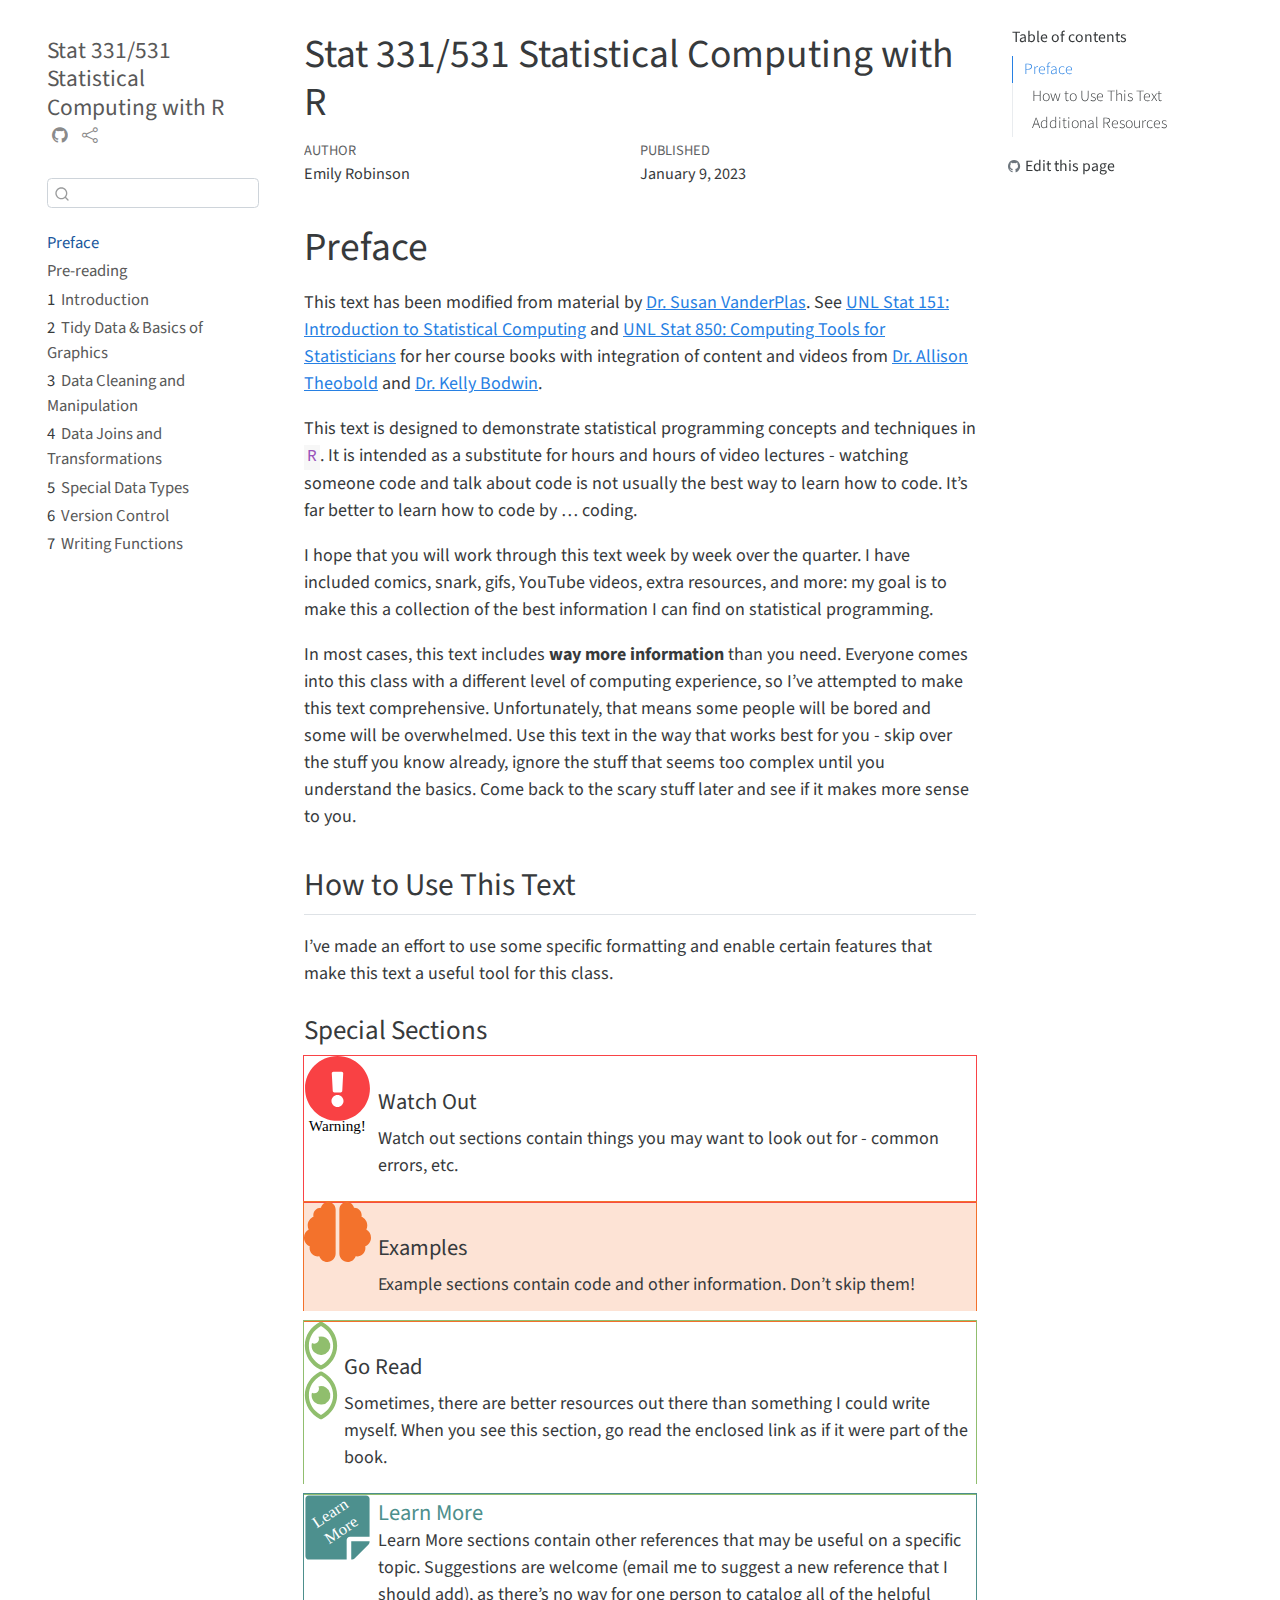
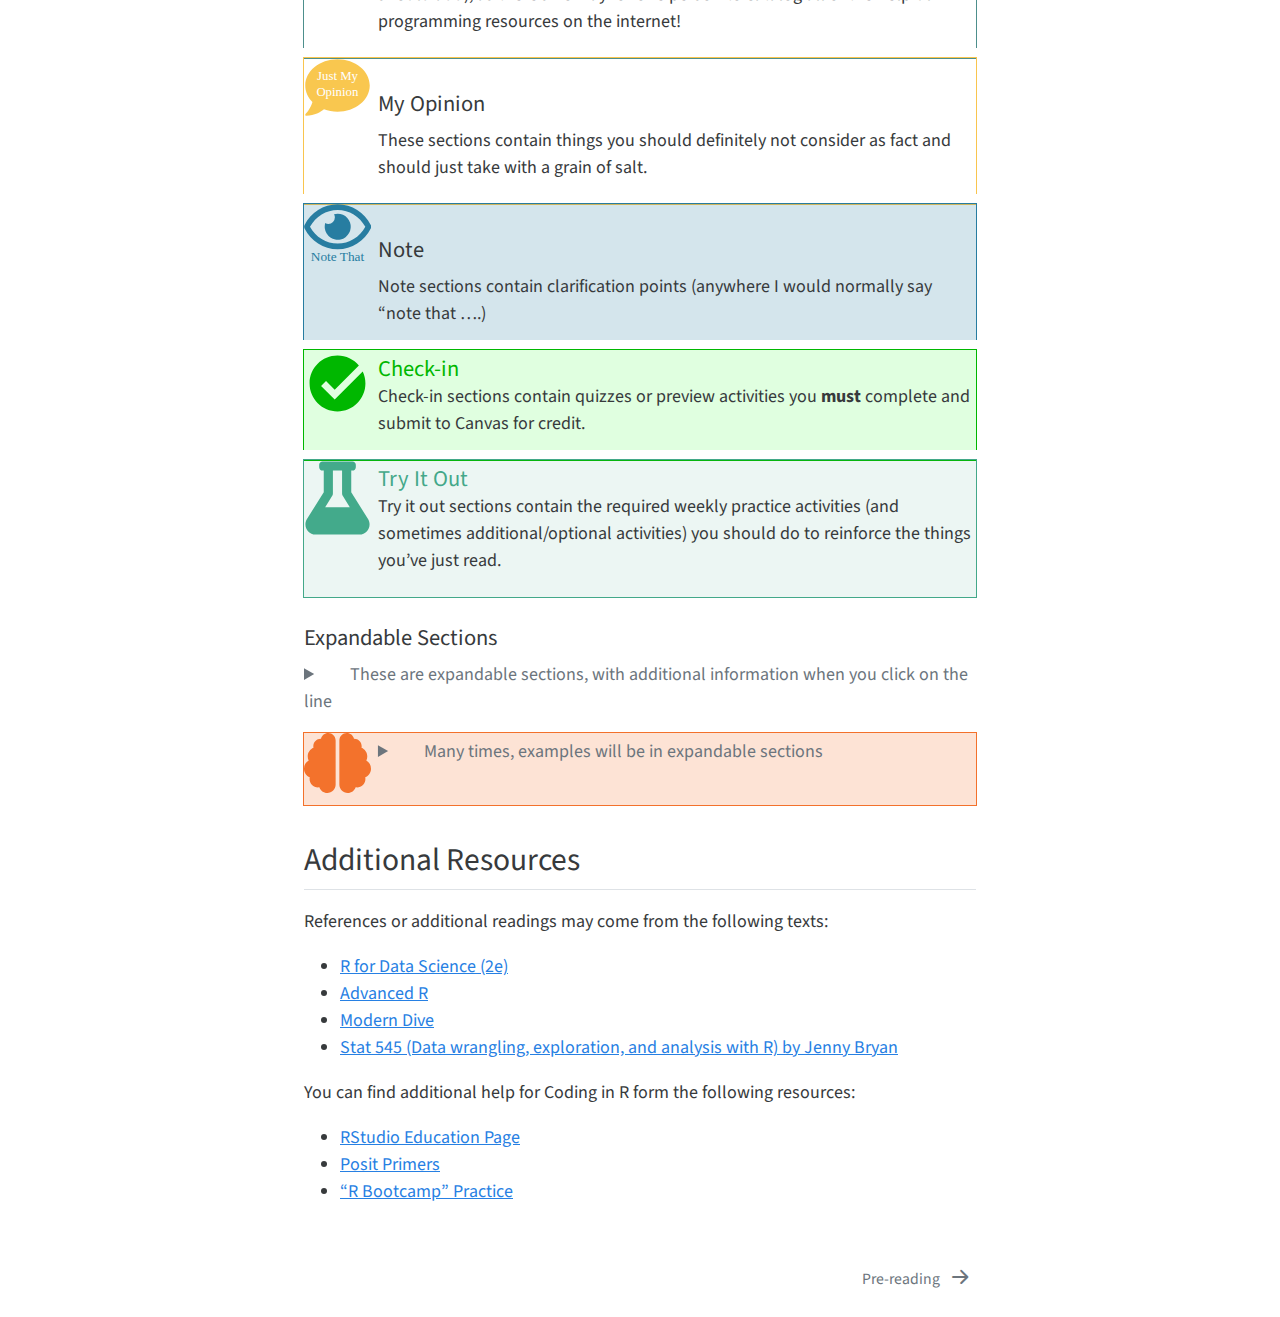
==== docs/index.html @ 4db7c284 "adding week 7 reading + checkin" ====
<!DOCTYPE html>
<html xmlns="http://www.w3.org/1999/xhtml" lang="en" xml:lang="en"><head>

<meta charset="utf-8">
<meta name="generator" content="quarto-1.1.132">

<meta name="viewport" content="width=device-width, initial-scale=1.0, user-scalable=yes">

<meta name="author" content="Emily Robinson">
<meta name="dcterms.date" content="2023-01-09">

<title>Stat 331/531 Statistical Computing with R</title>
<style>
code{white-space: pre-wrap;}
span.smallcaps{font-variant: small-caps;}
div.columns{display: flex; gap: min(4vw, 1.5em);}
div.column{flex: auto; overflow-x: auto;}
div.hanging-indent{margin-left: 1.5em; text-indent: -1.5em;}
ul.task-list{list-style: none;}
ul.task-list li input[type="checkbox"] {
  width: 0.8em;
  margin: 0 0.8em 0.2em -1.6em;
  vertical-align: middle;
}
</style>


<script src="site_libs/quarto-nav/quarto-nav.js"></script>
<script src="site_libs/quarto-nav/headroom.min.js"></script>
<script src="site_libs/clipboard/clipboard.min.js"></script>
<script src="site_libs/quarto-search/autocomplete.umd.js"></script>
<script src="site_libs/quarto-search/fuse.min.js"></script>
<script src="site_libs/quarto-search/quarto-search.js"></script>
<meta name="quarto:offset" content="./">
<link href="./00-prereading.html" rel="next">
<script src="site_libs/quarto-html/quarto.js"></script>
<script src="site_libs/quarto-html/popper.min.js"></script>
<script src="site_libs/quarto-html/tippy.umd.min.js"></script>
<script src="site_libs/quarto-html/anchor.min.js"></script>
<link href="site_libs/quarto-html/tippy.css" rel="stylesheet">
<link href="site_libs/quarto-html/quarto-syntax-highlighting.css" rel="stylesheet" id="quarto-text-highlighting-styles">
<script src="site_libs/bootstrap/bootstrap.min.js"></script>
<link href="site_libs/bootstrap/bootstrap-icons.css" rel="stylesheet">
<link href="site_libs/bootstrap/bootstrap.min.css" rel="stylesheet" id="quarto-bootstrap" data-mode="light">
<script id="quarto-search-options" type="application/json">{
  "location": "sidebar",
  "copy-button": false,
  "collapse-after": 3,
  "panel-placement": "start",
  "type": "textbox",
  "limit": 20,
  "language": {
    "search-no-results-text": "No results",
    "search-matching-documents-text": "matching documents",
    "search-copy-link-title": "Copy link to search",
    "search-hide-matches-text": "Hide additional matches",
    "search-more-match-text": "more match in this document",
    "search-more-matches-text": "more matches in this document",
    "search-clear-button-title": "Clear",
    "search-detached-cancel-button-title": "Cancel",
    "search-submit-button-title": "Submit"
  }
}</script>


<link rel="stylesheet" href="style.css">
</head>

<body class="nav-sidebar floating">

<div id="quarto-search-results"></div>
  <header id="quarto-header" class="headroom fixed-top">
  <nav class="quarto-secondary-nav" data-bs-toggle="collapse" data-bs-target="#quarto-sidebar" aria-controls="quarto-sidebar" aria-expanded="false" aria-label="Toggle sidebar navigation" onclick="if (window.quartoToggleHeadroom) { window.quartoToggleHeadroom(); }">
    <div class="container-fluid d-flex justify-content-between">
      <h1 class="quarto-secondary-nav-title">Stat 331/531 Statistical Computing with R</h1>
      <button type="button" class="quarto-btn-toggle btn" aria-label="Show secondary navigation">
        <i class="bi bi-chevron-right"></i>
      </button>
    </div>
  </nav>
</header>
<!-- content -->
<div id="quarto-content" class="quarto-container page-columns page-rows-contents page-layout-article">
<!-- sidebar -->
  <nav id="quarto-sidebar" class="sidebar collapse sidebar-navigation floating overflow-auto">
    <div class="pt-lg-2 mt-2 text-left sidebar-header">
    <div class="sidebar-title mb-0 py-0">
      <a href="./">Stat 331/531 Statistical Computing with R</a> 
        <div class="sidebar-tools-main">
    <a href="https://github.com/earobinson95/stat331-calpoly-text" title="Source Code" class="sidebar-tool px-1"><i class="bi bi-github"></i></a>
    <a href="" title="Share" id="sidebar-tool-dropdown-0" class="sidebar-tool dropdown-toggle px-1" data-bs-toggle="dropdown" aria-expanded="false"><i class="bi bi-share"></i></a>
    <ul class="dropdown-menu" aria-labelledby="sidebar-tool-dropdown-0">
        <li>
          <a class="dropdown-item sidebar-tools-main-item" href="https://twitter.com/intent/tweet?url=|url|">
            <i class="bi bi-bi-twitter pe-1"></i>
          Twitter
          </a>
        </li>
        <li>
          <a class="dropdown-item sidebar-tools-main-item" href="https://www.facebook.com/sharer/sharer.php?u=|url|">
            <i class="bi bi-bi-facebook pe-1"></i>
          Facebook
          </a>
        </li>
        <li>
          <a class="dropdown-item sidebar-tools-main-item" href="https://www.linkedin.com/sharing/share-offsite/?url=|url|">
            <i class="bi bi-bi-linkedin pe-1"></i>
          LinkedIn
          </a>
        </li>
    </ul>
</div>
    </div>
      </div>
      <div class="mt-2 flex-shrink-0 align-items-center">
        <div class="sidebar-search">
        <div id="quarto-search" class="" title="Search"></div>
        </div>
      </div>
    <div class="sidebar-menu-container"> 
    <ul class="list-unstyled mt-1">
        <li class="sidebar-item">
  <div class="sidebar-item-container"> 
  <a href="./index.html" class="sidebar-item-text sidebar-link active">Preface</a>
  </div>
</li>
        <li class="sidebar-item">
  <div class="sidebar-item-container"> 
  <a href="./00-prereading.html" class="sidebar-item-text sidebar-link">Pre-reading</a>
  </div>
</li>
        <li class="sidebar-item">
  <div class="sidebar-item-container"> 
  <a href="./01-introduction.html" class="sidebar-item-text sidebar-link"><span class="chapter-number">1</span>&nbsp; <span class="chapter-title">Introduction</span></a>
  </div>
</li>
        <li class="sidebar-item">
  <div class="sidebar-item-container"> 
  <a href="./02-tidy-data-and-basics-of-graphics.html" class="sidebar-item-text sidebar-link"><span class="chapter-number">2</span>&nbsp; <span class="chapter-title">Tidy Data &amp; Basics of Graphics</span></a>
  </div>
</li>
        <li class="sidebar-item">
  <div class="sidebar-item-container"> 
  <a href="./03-data-cleaning-and-manipulation.html" class="sidebar-item-text sidebar-link"><span class="chapter-number">3</span>&nbsp; <span class="chapter-title">Data Cleaning and Manipulation</span></a>
  </div>
</li>
        <li class="sidebar-item">
  <div class="sidebar-item-container"> 
  <a href="./04-data-joins-and-transformations.html" class="sidebar-item-text sidebar-link"><span class="chapter-number">4</span>&nbsp; <span class="chapter-title">Data Joins and Transformations</span></a>
  </div>
</li>
        <li class="sidebar-item">
  <div class="sidebar-item-container"> 
  <a href="./05-special-data-types.html" class="sidebar-item-text sidebar-link"><span class="chapter-number">5</span>&nbsp; <span class="chapter-title">Special Data Types</span></a>
  </div>
</li>
        <li class="sidebar-item">
  <div class="sidebar-item-container"> 
  <a href="./06-version-control.html" class="sidebar-item-text sidebar-link"><span class="chapter-number">6</span>&nbsp; <span class="chapter-title">Version Control</span></a>
  </div>
</li>
        <li class="sidebar-item">
  <div class="sidebar-item-container"> 
  <a href="./07-functions.html" class="sidebar-item-text sidebar-link"><span class="chapter-number">7</span>&nbsp; <span class="chapter-title">Writing Functions</span></a>
  </div>
</li>
    </ul>
    </div>
</nav>
<!-- margin-sidebar -->
    <div id="quarto-margin-sidebar" class="sidebar margin-sidebar">
        <nav id="TOC" role="doc-toc" class="toc-active">
    <h2 id="toc-title">Table of contents</h2>
   
  <ul>
  <li><a href="#preface" id="toc-preface" class="nav-link active" data-scroll-target="#preface">Preface</a>
  <ul class="collapse">
  <li><a href="#how-to-use-this-text" id="toc-how-to-use-this-text" class="nav-link" data-scroll-target="#how-to-use-this-text">How to Use This Text</a>
  <ul class="collapse">
  <li><a href="#special-sections" id="toc-special-sections" class="nav-link" data-scroll-target="#special-sections">Special Sections</a></li>
  </ul></li>
  <li><a href="#additional-resources" id="toc-additional-resources" class="nav-link" data-scroll-target="#additional-resources">Additional Resources</a></li>
  </ul></li>
  </ul>
<div class="toc-actions"><div><i class="bi bi-github"></i></div><div class="action-links"><p><a href="https://github.com/earobinson95/stat331-calpoly-text/edit/main/index.qmd" class="toc-action">Edit this page</a></p></div></div></nav>
    </div>
<!-- main -->
<main class="content" id="quarto-document-content">

<header id="title-block-header" class="quarto-title-block default">
<div class="quarto-title">
<h1 class="title d-none d-lg-block">Stat 331/531 Statistical Computing with R</h1>
</div>



<div class="quarto-title-meta">

    <div>
    <div class="quarto-title-meta-heading">Author</div>
    <div class="quarto-title-meta-contents">
             <p>Emily Robinson </p>
          </div>
  </div>
    
    <div>
    <div class="quarto-title-meta-heading">Published</div>
    <div class="quarto-title-meta-contents">
      <p class="date">January 9, 2023</p>
    </div>
  </div>
    
  </div>
  

</header>

<section id="preface" class="level1 unnumbered">
<h1 class="unnumbered">Preface</h1>
<p>This text has been modified from material by <a href="https://github.com/srvanderplas">Dr.&nbsp;Susan VanderPlas</a>. See <a href="https://srvanderplas.github.io/Stat151/index.html">UNL Stat 151: Introduction to Statistical Computing</a> and <a href="https://srvanderplas.github.io/unl-stat850/">UNL Stat 850: Computing Tools for Statisticians</a> for her course books with integration of content and videos from <a href="https://github.com/atheobold">Dr.&nbsp;Allison Theobold</a> and <a href="https://github.com/kbodwin">Dr.&nbsp;Kelly Bodwin</a>.</p>
<p>This text is designed to demonstrate statistical programming concepts and techniques in <code>R</code>. It is intended as a substitute for hours and hours of video lectures - watching someone code and talk about code is not usually the best way to learn how to code. It’s far better to learn how to code by … coding.</p>
<p>I hope that you will work through this text week by week over the quarter. I have included comics, snark, gifs, YouTube videos, extra resources, and more: my goal is to make this a collection of the best information I can find on statistical programming.</p>
<p>In most cases, this text includes <strong>way more information</strong> than you need. Everyone comes into this class with a different level of computing experience, so I’ve attempted to make this text comprehensive. Unfortunately, that means some people will be bored and some will be overwhelmed. Use this text in the way that works best for you - skip over the stuff you know already, ignore the stuff that seems too complex until you understand the basics. Come back to the scary stuff later and see if it makes more sense to you.</p>
<section id="how-to-use-this-text" class="level2">
<h2 class="anchored" data-anchor-id="how-to-use-this-text">How to Use This Text</h2>
<p>I’ve made an effort to use some specific formatting and enable certain features that make this text a useful tool for this class.</p>
<section id="special-sections" class="level3">
<h3 class="anchored" data-anchor-id="special-sections">Special Sections</h3>
<section id="watch-out" class="level4 watchout">
<h4 class="anchored" data-anchor-id="watch-out">Watch Out</h4>
<p>Watch out sections contain things you may want to look out for - common errors, etc.</p>
</section>
<section id="examples" class="level4 ex">
<h4 class="anchored" data-anchor-id="examples">Examples</h4>
<p>Example sections contain code and other information. Don’t skip them!</p>
</section>
<section id="go-read" class="level4 go-read">
<h4 class="anchored" data-anchor-id="go-read">Go Read</h4>
<p>Sometimes, there are better resources out there than something I could write myself. When you see this section, go read the enclosed link as if it were part of the book.</p>
</section>
<section id="learn-more" class="level4 learn-more">
<h4 class="anchored" data-anchor-id="learn-more">Learn More</h4>
<p>Learn More sections contain other references that may be useful on a specific topic. Suggestions are welcome (email me to suggest a new reference that I should add), as there’s no way for one person to catalog all of the helpful programming resources on the internet!</p>
</section>
<section id="my-opinion" class="level4 my-opinion">
<h4 class="anchored" data-anchor-id="my-opinion">My Opinion</h4>
<p>These sections contain things you should definitely not consider as fact and should just take with a grain of salt.</p>
</section>
<section id="note" class="level4 note">
<h4 class="anchored" data-anchor-id="note">Note</h4>
<p>Note sections contain clarification points (anywhere I would normally say “note that ….)</p>
</section>
<section id="check-in" class="level4 check-in">
<h4 class="anchored" data-anchor-id="check-in">Check-in</h4>
<p>Check-in sections contain quizzes or preview activities you <strong>must</strong> complete and submit to Canvas for credit.</p>
</section>
<section id="try-it-out" class="level4 tryitout">
<h4 class="anchored" data-anchor-id="try-it-out">Try It Out</h4>
<p>Try it out sections contain the required weekly practice activities (and sometimes additional/optional activities) you should do to reinforce the things you’ve just read.</p>
</section>
<section id="expandable-sections" class="level4">
<h4 class="anchored" data-anchor-id="expandable-sections">Expandable Sections</h4>
<details>
<summary>
These are expandable sections, with additional information when you click on the line
</summary>
<p>This additional information may be information that is helpful but not essential, or it may be that an example just takes a LOT of space and I want to make sure you can skim the book without having to scroll through a ton of output.</p>
</details>
<details class="ex">
<summary>
Many times, examples will be in expandable sections
</summary>
<p>This keeps the code and output from obscuring the actual information in the textbook that I want you to retain. You can always look up the syntax, but you do need to absorb the details I’ve written out.</p>
</details>
</section>
</section>
</section>
<section id="additional-resources" class="level2">
<h2 class="anchored" data-anchor-id="additional-resources">Additional Resources</h2>
<p>References or additional readings may come from the following texts:</p>
<ul>
<li><a href="https://r4ds.hadley.nz/">R for Data Science (2e)</a></li>
<li><a href="https://adv-r.hadley.nz/">Advanced R</a></li>
<li><a href="https://moderndive.com/">Modern Dive</a></li>
<li><a href="https://stat545.com/">Stat 545 (Data wrangling, exploration, and analysis with R) by Jenny Bryan</a></li>
</ul>
<p>You can find additional help for Coding in R form the following resources:</p>
<ul>
<li><a href="https://education.rstudio.com/learn/beginner/">RStudio Education Page</a></li>
<li><a href="https://posit.cloud/learn/primers">Posit Primers</a></li>
<li><a href="https://r-bootcamp.netlify.app/">“R Bootcamp” Practice</a></li>
</ul>


</section>
</section>

</main> <!-- /main -->
<script id="quarto-html-after-body" type="application/javascript">
window.document.addEventListener("DOMContentLoaded", function (event) {
  const toggleBodyColorMode = (bsSheetEl) => {
    const mode = bsSheetEl.getAttribute("data-mode");
    const bodyEl = window.document.querySelector("body");
    if (mode === "dark") {
      bodyEl.classList.add("quarto-dark");
      bodyEl.classList.remove("quarto-light");
    } else {
      bodyEl.classList.add("quarto-light");
      bodyEl.classList.remove("quarto-dark");
    }
  }
  const toggleBodyColorPrimary = () => {
    const bsSheetEl = window.document.querySelector("link#quarto-bootstrap");
    if (bsSheetEl) {
      toggleBodyColorMode(bsSheetEl);
    }
  }
  toggleBodyColorPrimary();  
  const icon = "";
  const anchorJS = new window.AnchorJS();
  anchorJS.options = {
    placement: 'right',
    icon: icon
  };
  anchorJS.add('.anchored');
  const clipboard = new window.ClipboardJS('.code-copy-button', {
    target: function(trigger) {
      return trigger.previousElementSibling;
    }
  });
  clipboard.on('success', function(e) {
    // button target
    const button = e.trigger;
    // don't keep focus
    button.blur();
    // flash "checked"
    button.classList.add('code-copy-button-checked');
    var currentTitle = button.getAttribute("title");
    button.setAttribute("title", "Copied!");
    setTimeout(function() {
      button.setAttribute("title", currentTitle);
      button.classList.remove('code-copy-button-checked');
    }, 1000);
    // clear code selection
    e.clearSelection();
  });
  function tippyHover(el, contentFn) {
    const config = {
      allowHTML: true,
      content: contentFn,
      maxWidth: 500,
      delay: 100,
      arrow: false,
      appendTo: function(el) {
          return el.parentElement;
      },
      interactive: true,
      interactiveBorder: 10,
      theme: 'quarto',
      placement: 'bottom-start'
    };
    window.tippy(el, config); 
  }
  const noterefs = window.document.querySelectorAll('a[role="doc-noteref"]');
  for (var i=0; i<noterefs.length; i++) {
    const ref = noterefs[i];
    tippyHover(ref, function() {
      // use id or data attribute instead here
      let href = ref.getAttribute('data-footnote-href') || ref.getAttribute('href');
      try { href = new URL(href).hash; } catch {}
      const id = href.replace(/^#\/?/, "");
      const note = window.document.getElementById(id);
      return note.innerHTML;
    });
  }
  var bibliorefs = window.document.querySelectorAll('a[role="doc-biblioref"]');
  for (var i=0; i<bibliorefs.length; i++) {
    const ref = bibliorefs[i];
    const cites = ref.parentNode.getAttribute('data-cites').split(' ');
    tippyHover(ref, function() {
      var popup = window.document.createElement('div');
      cites.forEach(function(cite) {
        var citeDiv = window.document.createElement('div');
        citeDiv.classList.add('hanging-indent');
        citeDiv.classList.add('csl-entry');
        var biblioDiv = window.document.getElementById('ref-' + cite);
        if (biblioDiv) {
          citeDiv.innerHTML = biblioDiv.innerHTML;
        }
        popup.appendChild(citeDiv);
      });
      return popup.innerHTML;
    });
  }
});
</script>
<nav class="page-navigation">
  <div class="nav-page nav-page-previous">
  </div>
  <div class="nav-page nav-page-next">
      <a href="./00-prereading.html" class="pagination-link">
        <span class="nav-page-text">Pre-reading</span> <i class="bi bi-arrow-right-short"></i>
      </a>
  </div>
</nav>
</div> <!-- /content -->



</body></html>
---- docs/site_libs/quarto-html/tippy.css ----
.tippy-box[data-animation=fade][data-state=hidden]{opacity:0}[data-tippy-root]{max-width:calc(100vw - 10px)}.tippy-box{position:relative;background-color:#333;color:#fff;border-radius:4px;font-size:14px;line-height:1.4;white-space:normal;outline:0;transition-property:transform,visibility,opacity}.tippy-box[data-placement^=top]>.tippy-arrow{bottom:0}.tippy-box[data-placement^=top]>.tippy-arrow:before{bottom:-7px;left:0;border-width:8px 8px 0;border-top-color:initial;transform-origin:center top}.tippy-box[data-placement^=bottom]>.tippy-arrow{top:0}.tippy-box[data-placement^=bottom]>.tippy-arrow:before{top:-7px;left:0;border-width:0 8px 8px;border-bottom-color:initial;transform-origin:center bottom}.tippy-box[data-placement^=left]>.tippy-arrow{right:0}.tippy-box[data-placement^=left]>.tippy-arrow:before{border-width:8px 0 8px 8px;border-left-color:initial;right:-7px;transform-origin:center left}.tippy-box[data-placement^=right]>.tippy-arrow{left:0}.tippy-box[data-placement^=right]>.tippy-arrow:before{left:-7px;border-width:8px 8px 8px 0;border-right-color:initial;transform-origin:center right}.tippy-box[data-inertia][data-state=visible]{transition-timing-function:cubic-bezier(.54,1.5,.38,1.11)}.tippy-arrow{width:16px;height:16px;color:#333}.tippy-arrow:before{content:"";position:absolute;border-color:transparent;border-style:solid}.tippy-content{position:relative;padding:5px 9px;z-index:1}
---- docs/site_libs/quarto-html/quarto-syntax-highlighting.css ----
/* quarto syntax highlight colors */
:root {
  --quarto-hl-ot-color: #003B4F;
  --quarto-hl-at-color: #657422;
  --quarto-hl-ss-color: #20794D;
  --quarto-hl-an-color: #5E5E5E;
  --quarto-hl-fu-color: #4758AB;
  --quarto-hl-st-color: #20794D;
  --quarto-hl-cf-color: #003B4F;
  --quarto-hl-op-color: #5E5E5E;
  --quarto-hl-er-color: #AD0000;
  --quarto-hl-bn-color: #AD0000;
  --quarto-hl-al-color: #AD0000;
  --quarto-hl-va-color: #111111;
  --quarto-hl-bu-color: inherit;
  --quarto-hl-ex-color: inherit;
  --quarto-hl-pp-color: #AD0000;
  --quarto-hl-in-color: #5E5E5E;
  --quarto-hl-vs-color: #20794D;
  --quarto-hl-wa-color: #5E5E5E;
  --quarto-hl-do-color: #5E5E5E;
  --quarto-hl-im-color: #00769E;
  --quarto-hl-ch-color: #20794D;
  --quarto-hl-dt-color: #AD0000;
  --quarto-hl-fl-color: #AD0000;
  --quarto-hl-co-color: #5E5E5E;
  --quarto-hl-cv-color: #5E5E5E;
  --quarto-hl-cn-color: #8f5902;
  --quarto-hl-sc-color: #5E5E5E;
  --quarto-hl-dv-color: #AD0000;
  --quarto-hl-kw-color: #003B4F;
}

/* other quarto variables */
:root {
  --quarto-font-monospace: SFMono-Regular, Menlo, Monaco, Consolas, "Liberation Mono", "Courier New", monospace;
}

pre > code.sourceCode > span {
  color: #003B4F;
}

code span {
  color: #003B4F;
}

code.sourceCode > span {
  color: #003B4F;
}

div.sourceCode,
div.sourceCode pre.sourceCode {
  color: #003B4F;
}

code span.ot {
  color: #003B4F;
}

code span.at {
  color: #657422;
}

code span.ss {
  color: #20794D;
}

code span.an {
  color: #5E5E5E;
}

code span.fu {
  color: #4758AB;
}

code span.st {
  color: #20794D;
}

code span.cf {
  color: #003B4F;
}

code span.op {
  color: #5E5E5E;
}

code span.er {
  color: #AD0000;
}

code span.bn {
  color: #AD0000;
}

code span.al {
  color: #AD0000;
}

code span.va {
  color: #111111;
}

code span.pp {
  color: #AD0000;
}

code span.in {
  color: #5E5E5E;
}

code span.vs {
  color: #20794D;
}

code span.wa {
  color: #5E5E5E;
  font-style: italic;
}

code span.do {
  color: #5E5E5E;
  font-style: italic;
}

code span.im {
  color: #00769E;
}

code span.ch {
  color: #20794D;
}

code span.dt {
  color: #AD0000;
}

code span.fl {
  color: #AD0000;
}

code span.co {
  color: #5E5E5E;
}

code span.cv {
  color: #5E5E5E;
  font-style: italic;
}

code span.cn {
  color: #8f5902;
}

code span.sc {
  color: #5E5E5E;
}

code span.dv {
  color: #AD0000;
}

code span.kw {
  color: #003B4F;
}

.prevent-inlining {
  content: "</";
}

/*# sourceMappingURL=debc5d5d77c3f9108843748ff7464032.css.map */
---- docs/style.css ----
/* CSS HEX */
:root {
--red-salsa: hsla(359, 94%, 62%, 1);
--orange-red: hsla(21, 89%, 56%, 1);
--yellow-orange-color-wheel: hsla(33, 94%, 55%, 1);
--mango-tango: hsla(20, 94%, 63%, 1);
--maize-crayola: hsla(42, 93%, 64%, 1);
--pistachio: hsla(94, 38%, 59%, 1);
--zomp: hsla(162, 43%, 46%, 1);
--cadet-blue: hsla(178, 30%, 43%, 1);
--queen-blue: hsla(208, 25%, 45%, 1);
--cg-blue: hsla(198, 61%, 39%, 1);
--red-salsa-bg: hsla(359, 94%, 62%, .2);
--orange-red-bg: hsla(21, 89%, 56%,.2);
--yellow-orange-color-wheel-bg: hsla(33, 94%, 55%,.2);
--mango-tango-bg: hsla(20, 94%, 63%,.2);
--maize-crayola-bg: hsla(42, 93%, 64%, .2);
--pistachio-bg: hsla(94, 38%, 59%, .2);
--zomp-bg: hsla(162, 43%, 46%, .1);
--cadet-blue-bg: hsla(178, 30%, 43%, .2);
--queen-blue-bg: hsla(208, 25%, 45%, .2);
--cg-blue-bg: hsla(198, 61%, 39%, .2);
}

/* Make the toolbar line up with the TOC */
.summary > li:first-child {
    height: 50px;
    padding-top: 10px;
    border-bottom: 1px solid rgba(0,0,0,.07);
}

.book .book-summary ul.summary li.divider {
    height: 0px;
}

/*____Code Chunks____*/

.sourceCode pre {
  margin: 0 !important; /* makes space above and below symmetrical*/
}

.sourceCode {
  margin-bottom: 0.85em; /* adds same amount of margin as a <p> would */
}

div.figure{
  text-align:center;
}
p.caption {
  color: #777;
  margin-top: 10px;
}
p code {
  white-space: inherit;
}
pre {
  word-break: normal;
  word-wrap: normal;
}
pre code {
  white-space: inherit;
}

.watchout,.learn-more,.note,.my-opinion,.tryitout,.check-in, .go-read,.ex{
  background-origin:padding-box!important;
  background-repeat: no-repeat!important;
  background-size:10% auto!important;
  padding:5px 5px 5px 11%!important;
  min-width:99%!important;
  min-height:4em!important;
  /*margin: 20px 20px;*/
  box-shadow: 10px white!important;
}

.watchout {
  background-image:url(theme/warning.svg)!important;
  box-shadow: 0 0 0 1px var(--red-salsa),
              0 0 0 10px white!important;
}

.ex {
  padding:5px 5px 5px 5px;
  margin: 0 0 0 0;
  background-image:url(theme/brain.svg);
  background-color: var(--orange-red-bg);
  box-shadow: 0 0 0 1px var(--orange-red);
}
.ex .panel-tabset {
  background-color: white;
  box-shadow: 0 0 0 1px var(--orange-red);
}

.my-opinion{
  background-image:url(theme/comment.svg);
  /*background-color: var(--maize-crayola-bg);*/
  box-shadow: 0 0 0 1px var(--maize-crayola),
              0 0 0 10px white;
}

.go-read{
  background-size:5% auto!important;
  padding:5px 5px 5px 6%!important;
  background-image:url(theme/eyes.svg);
  box-shadow: 0 0 0 1px var(--pistachio),
              0 0 0 10px white;
}

section.tryitout {
  background-size:5% auto;
  padding:5px 5px 5px 6%;
  min-width:99%;
  min-height:3em;
  background-image:url(theme/tryitout.svg);
  background-color: var(--zomp-bg);
  box-shadow: 0 0 0 1px var(--zomp),
              0 0 0 10px white;
}

.tryitout > h3, .tryitout > h4, .tryitout > h5, .tryitout > h6 {
  color: var(--zomp);
  margin-top: 0 !important;
  margin-bottom:0 !important;
}

.tryitout .panel-tabset {
  background-color: white;
  box-shadow: 0 0 0 1px var(--zomp);
}
/*
.tryitout h1, .tryitout h2, .tryitout h3, .tryitout h4, .tryitout h5, .tryitout h6 {
  margin-top: 0 !important;
  margin-bottom:0 !important;
  color:var(--zomp);
}*/

section.check-in {
  background-size:5% auto;
  padding:5px 5px 5px 6%;
  min-width:99%;
  min-height:3em;
  background-image:url(theme/checkin.svg);
  background-color: #E0FFE0;
  box-shadow: 0 0 0 1px #00B700,
              0 0 0 10px white;
}

.check-in > h3, .check-in > h4, .check-in > h5, .check-in > h6 {
  color: #00B700;
  margin-top: 0 !important;
  margin-bottom:0 !important;
}

.check-in .panel-tabset {
  background-color: white;
  box-shadow: 0 0 0 1px #00B700;
}

section.learn-more{
  background-image:url(theme/learnmore.svg);
  box-shadow: 0 0 0 1px var(--cadet-blue),
              0 0 0 10px white;
  min-height:6em;
}

.learn-more > h3, .learn-more  > h4, .learn-more > h5 , .learn-more > h6 {
  color: var(--cadet-blue);
  margin-top: 0 !important;
  margin-bottom:0 !important;
}

.note {
  background-image:url(theme/notethat.svg);
  background-color: var(--cg-blue-bg);
  box-shadow: 0 0 0 1px var(--cg-blue),
              0 0 0 10px white;
}

details[open] {
  border:2px;
  border-style: solid #226765;
  background: #fcfcfc;
}

details:before {
  content: " ";
  padding-top:2em;
}

details:after {
  content: " ";
  margin-bottom:4em;
}

details img {
  margin-left:auto;
  margin-right:auto;
}

details.ex {
  padding:5px 5px 5px 5px;
  background-color: var(--orange-red-bg);
}
details.ex[open]{
  background: var(--orange-red-bg);
}
summary::-webkit-details-marker {
  display: none
}

summary:before {
  font-family: 'FontAwesome';
  color: #226765;
  font-size: 1em;
  font-weight: bold;
  width: 20px;
  white-space: pre;
  word-wrap: break-word;
}

summary:before{
  content: "\f05a\00a0\00a0";
}

details[open] summary:before {
  font-family: 'FontAwesome';
  content: "\f057\00a0\00a0";
  background-color: #db940022;
  color: #000000;
}


details.ex summary:before{
  color: var(--orange-red);
}

details.ex[open] summary:before {
  color: var(--orange-red);
}

summary.linux:before{
  content: "\f17c\00a0\00a0" !important;
}
summary.mac:before{
  content:"\f179\00a0\00a0" !important;
}
summary.windows:before{
  content:"\f17a\00a0\00a0" !important;
}


/* footnote counter to restart numbering for each chapter and subchapter
  thanks @romles https://stackoverflow.com/questions/50616517/restart-endnote-numbering-after-each-gitbook-style-web-chapter-in-r-bookdown
  thanks @ilyankou for update from footnote-ref to footnoteRef for bookdown 0.9, and .level1 to .page-inner for 0.15 */

  /* don't show the wrong footnote calls */
  .footnote-ref sup,
  .footnoteRef sup {
    display: none;
  }

  /* use a counter for footnote calls */
  .page-inner {
    counter-reset: fn-call;
  }

  .footnote-ref,
  .footnoteRef {
    counter-increment: fn-call;
  }

  /* generate new footnote calls */
  .footnote-ref::after,
  .footnoteRef::after {
    content: counter(fn-call);
    position: relative;
    top: -.5em;
    font-size: 85%;
    line-height: 0;
    vertical-align: baseline;
  }

  /* use a counter for footnotes numbering */
  .footnotes ol {
    list-style: none;
    counter-reset: fn-number;
  }

  .footnotes li {
    counter-increment: fn-number;
  }

  .footnotes p::before {
    content: counter(fn-number) '. ';
  }


.youtube-video-container {
  position: relative;
  overflow: hidden;
  width: 100%;
}

.youtube-video-container::after {
  display: block;
  content: "";
  padding-top: 56.25%;
}

.youtube-video-container iframe {
  position: absolute;
  top: 0;
  left: 0;
  width: 100%;
  height: 100%;
}
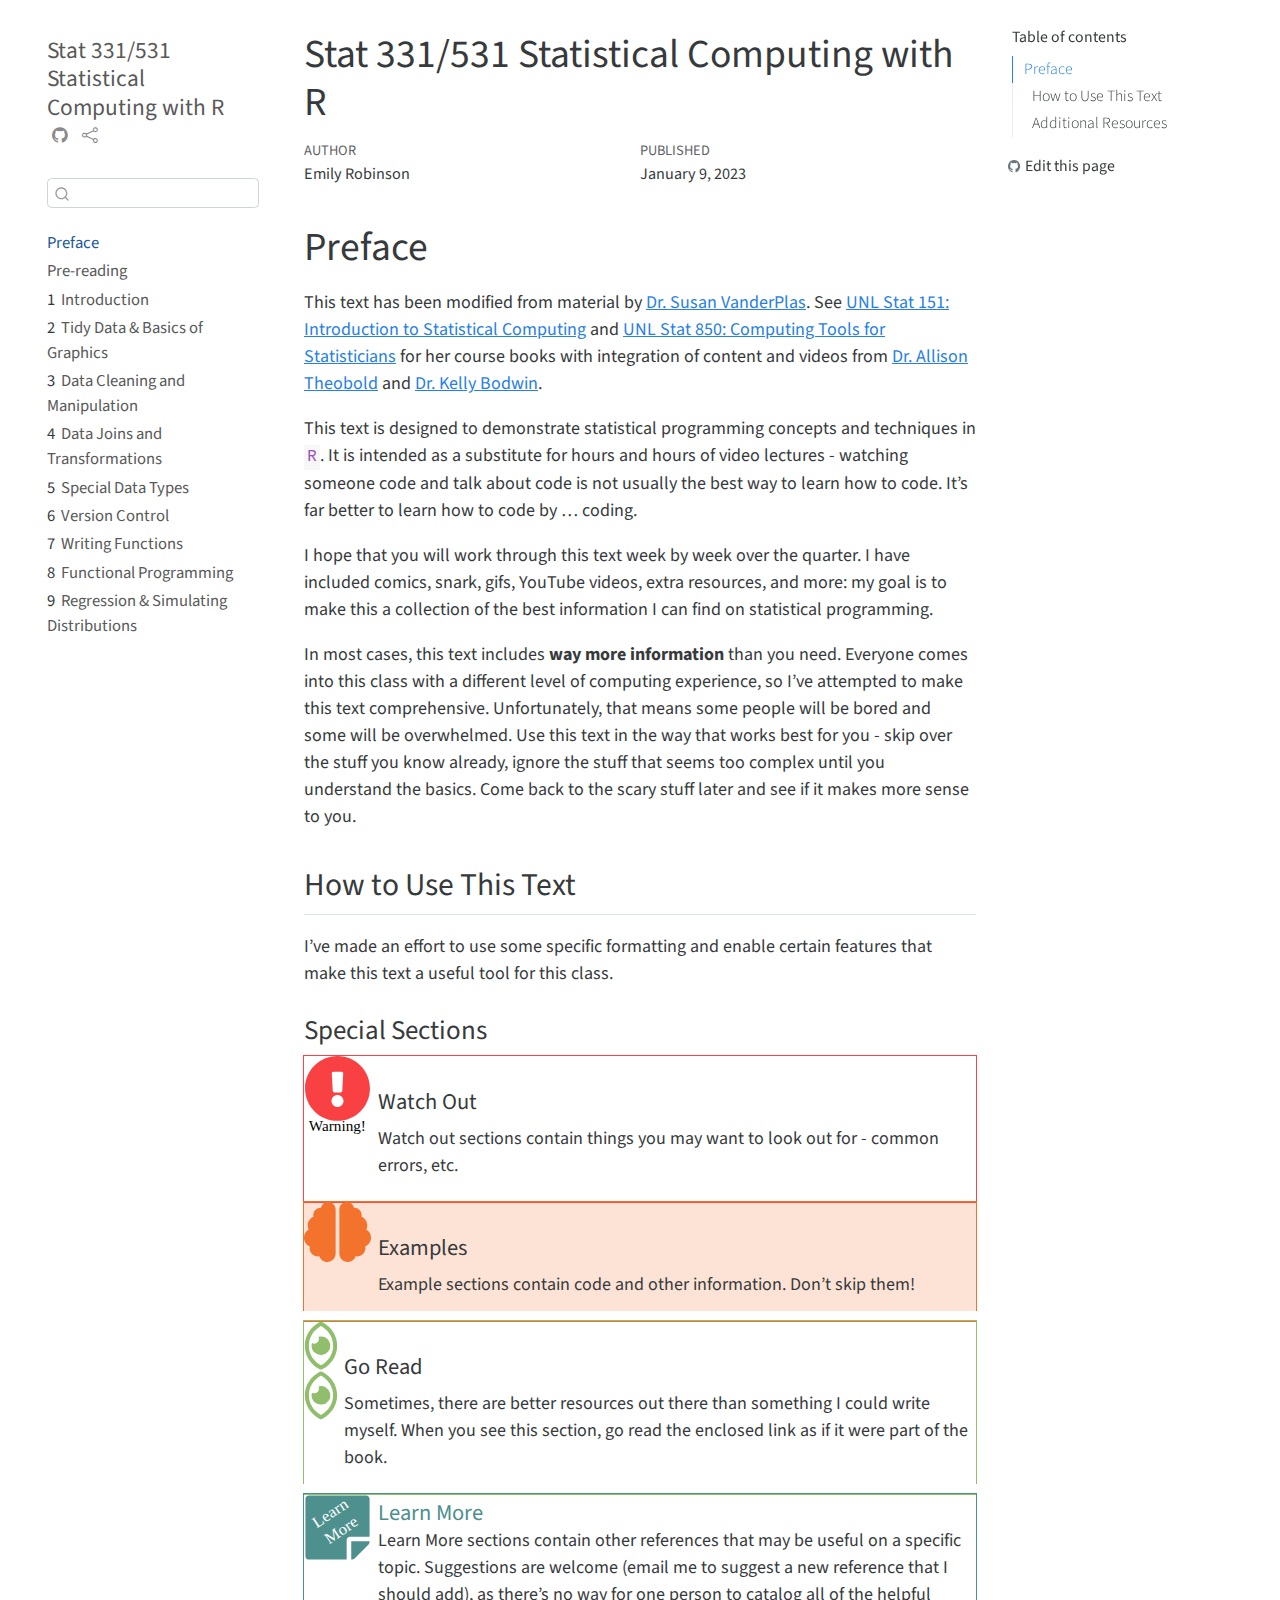
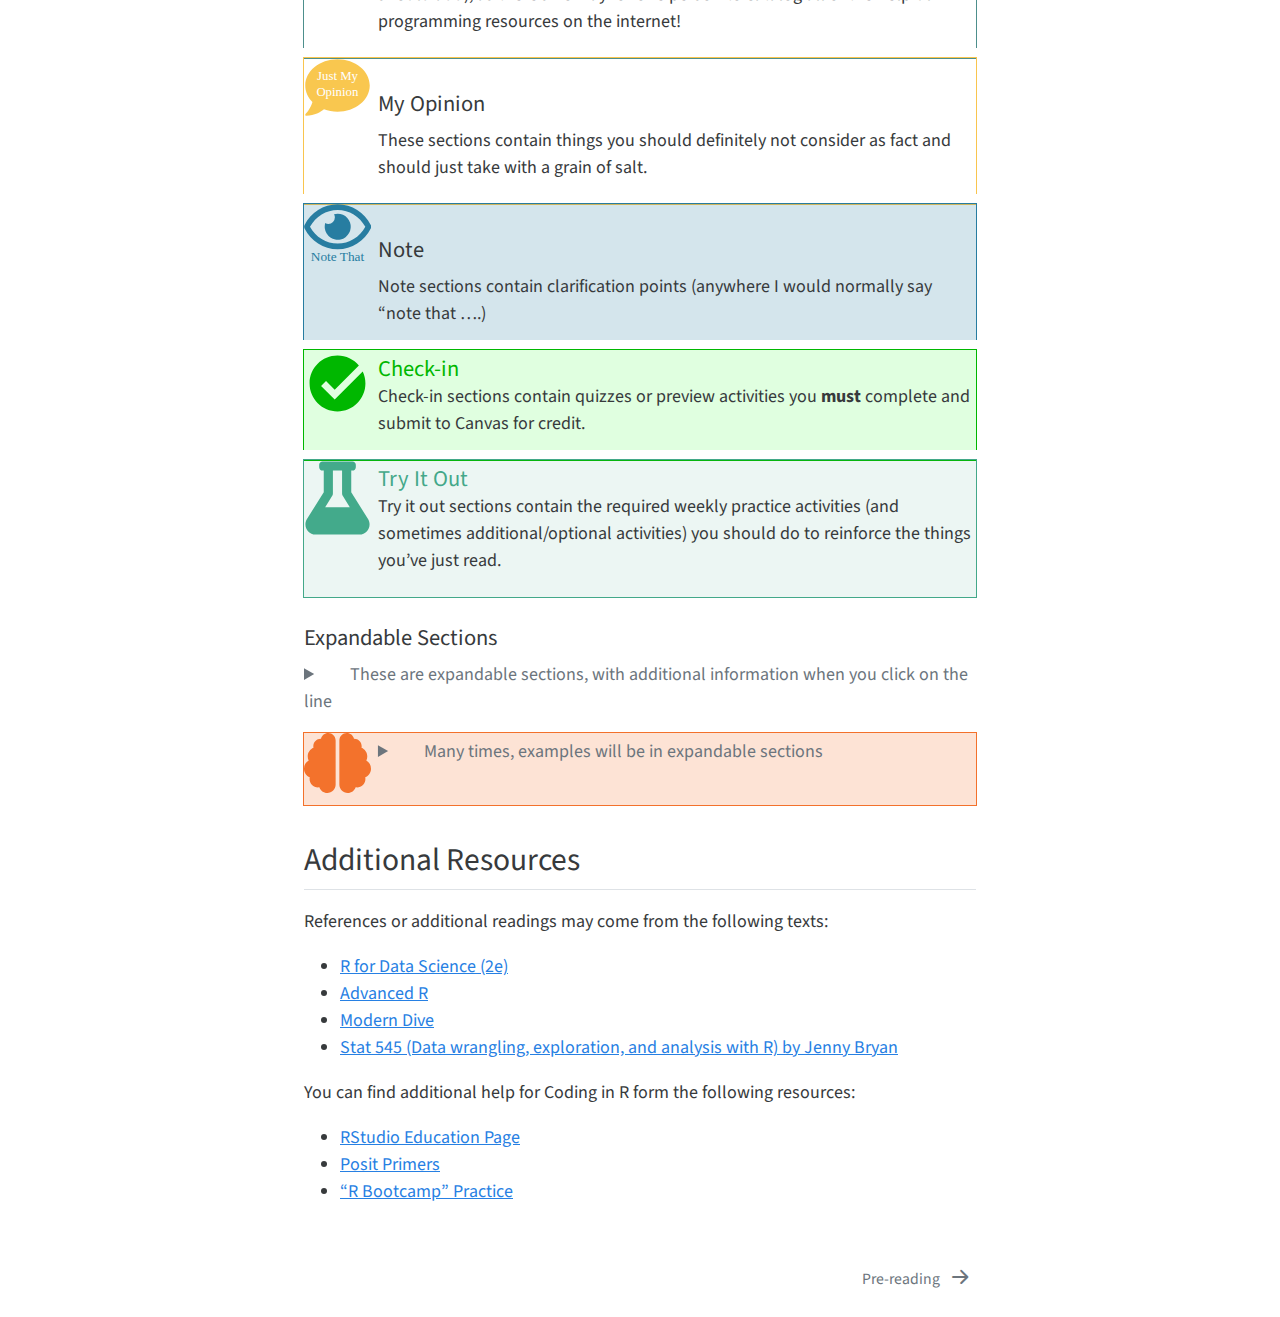
==== commit 69a161a3: "lets try it" ====
--- a/docs/index.html
+++ b/docs/index.html
@@ -164,6 +164,16 @@
   <a href="./07-functions.html" class="sidebar-item-text sidebar-link"><span class="chapter-number">7</span>&nbsp; <span class="chapter-title">Writing Functions</span></a>
   </div>
 </li>
+        <li class="sidebar-item">
+  <div class="sidebar-item-container"> 
+  <a href="./08-functional-programming.html" class="sidebar-item-text sidebar-link"><span class="chapter-number">8</span>&nbsp; <span class="chapter-title">Functional Programming</span></a>
+  </div>
+</li>
+        <li class="sidebar-item">
+  <div class="sidebar-item-container"> 
+  <a href="./09-statistical-modeling-and-simulation.html" class="sidebar-item-text sidebar-link"><span class="chapter-number">9</span>&nbsp; <span class="chapter-title">Regression &amp; Simulating Distributions</span></a>
+  </div>
+</li>
     </ul>
     </div>
 </nav>
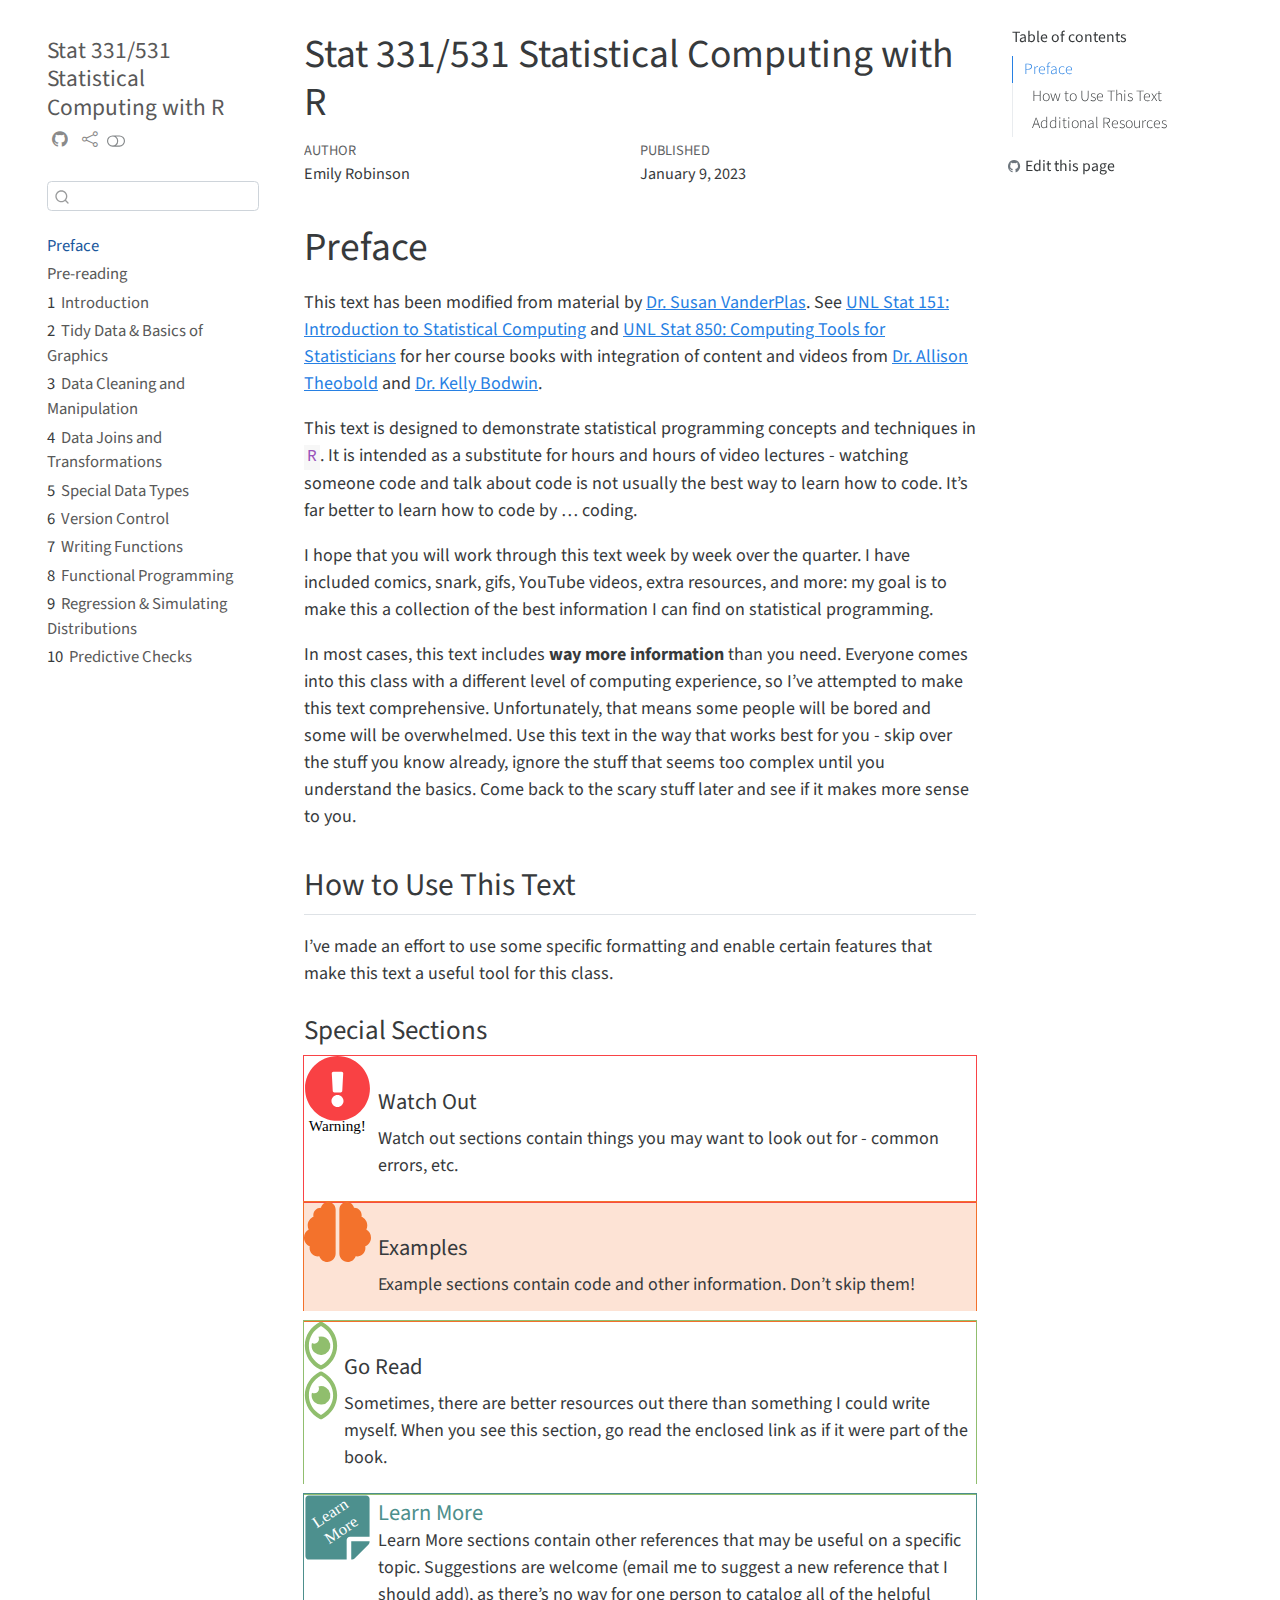
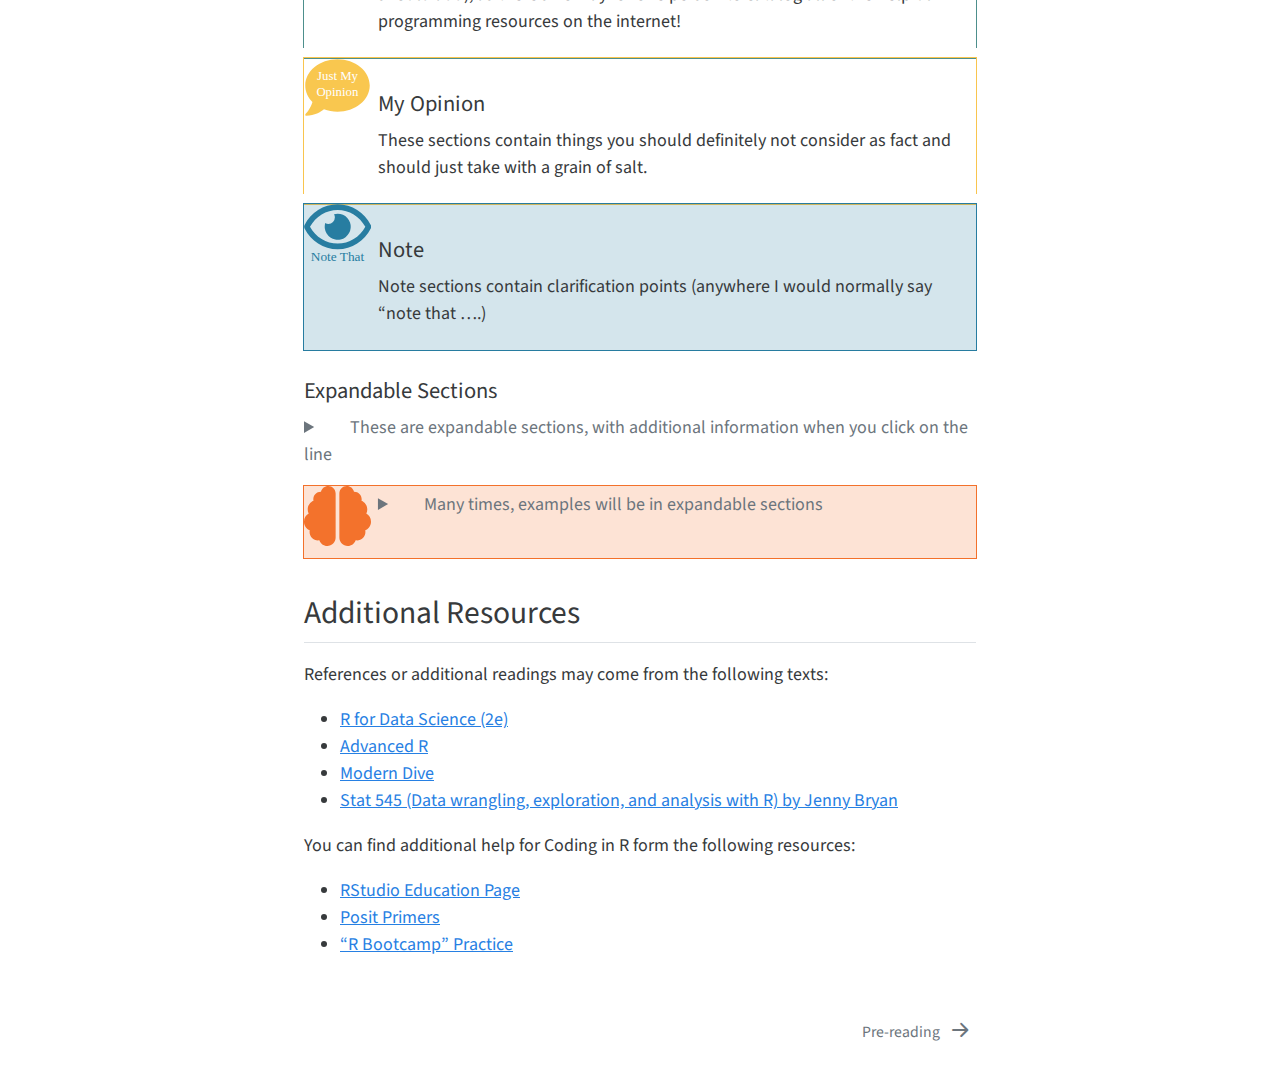
==== commit 2d9b00f2: "comment out check-ins and PAs" ====
--- a/docs/index.html
+++ b/docs/index.html
@@ -38,10 +38,12 @@
 <script src="site_libs/quarto-html/tippy.umd.min.js"></script>
 <script src="site_libs/quarto-html/anchor.min.js"></script>
 <link href="site_libs/quarto-html/tippy.css" rel="stylesheet">
-<link href="site_libs/quarto-html/quarto-syntax-highlighting.css" rel="stylesheet" id="quarto-text-highlighting-styles">
+<link href="site_libs/quarto-html/quarto-syntax-highlighting.css" rel="stylesheet" class="quarto-color-scheme" id="quarto-text-highlighting-styles">
+<link href="site_libs/quarto-html/quarto-syntax-highlighting-dark.css" rel="prefetch" class="quarto-color-scheme quarto-color-alternate" id="quarto-text-highlighting-styles">
 <script src="site_libs/bootstrap/bootstrap.min.js"></script>
 <link href="site_libs/bootstrap/bootstrap-icons.css" rel="stylesheet">
-<link href="site_libs/bootstrap/bootstrap.min.css" rel="stylesheet" id="quarto-bootstrap" data-mode="light">
+<link href="site_libs/bootstrap/bootstrap.min.css" rel="stylesheet" class="quarto-color-scheme" id="quarto-bootstrap" data-mode="light">
+<link href="site_libs/bootstrap/bootstrap-dark.min.css" rel="prefetch" class="quarto-color-scheme quarto-color-alternate" id="quarto-bootstrap" data-mode="dark">
 <script id="quarto-search-options" type="application/json">{
   "location": "sidebar",
   "copy-button": false,
@@ -86,7 +88,7 @@
     <div class="pt-lg-2 mt-2 text-left sidebar-header">
     <div class="sidebar-title mb-0 py-0">
       <a href="./">Stat 331/531 Statistical Computing with R</a> 
-        <div class="sidebar-tools-main">
+        <div class="sidebar-tools-main tools-wide">
     <a href="https://github.com/earobinson95/stat331-calpoly-text" title="Source Code" class="sidebar-tool px-1"><i class="bi bi-github"></i></a>
     <a href="" title="Share" id="sidebar-tool-dropdown-0" class="sidebar-tool dropdown-toggle px-1" data-bs-toggle="dropdown" aria-expanded="false"><i class="bi bi-share"></i></a>
     <ul class="dropdown-menu" aria-labelledby="sidebar-tool-dropdown-0">
@@ -109,6 +111,7 @@
           </a>
         </li>
     </ul>
+  <a href="" class="quarto-color-scheme-toggle sidebar-tool" onclick="window.quartoToggleColorScheme(); return false;" title="Toggle dark mode"><i class="bi"></i></a>
 </div>
     </div>
       </div>
@@ -172,6 +175,11 @@
         <li class="sidebar-item">
   <div class="sidebar-item-container"> 
   <a href="./09-statistical-modeling-and-simulation.html" class="sidebar-item-text sidebar-link"><span class="chapter-number">9</span>&nbsp; <span class="chapter-title">Regression &amp; Simulating Distributions</span></a>
+  </div>
+</li>
+        <li class="sidebar-item">
+  <div class="sidebar-item-container"> 
+  <a href="./10-predictive-checks.html" class="sidebar-item-text sidebar-link"><span class="chapter-number">10</span>&nbsp; <span class="chapter-title">Predictive Checks</span></a>
   </div>
 </li>
     </ul>
@@ -260,14 +268,14 @@
 <h4 class="anchored" data-anchor-id="note">Note</h4>
 <p>Note sections contain clarification points (anywhere I would normally say “note that ….)</p>
 </section>
-<section id="check-in" class="level4 check-in">
-<h4 class="anchored" data-anchor-id="check-in">Check-in</h4>
-<p>Check-in sections contain quizzes or preview activities you <strong>must</strong> complete and submit to Canvas for credit.</p>
-</section>
-<section id="try-it-out" class="level4 tryitout">
-<h4 class="anchored" data-anchor-id="try-it-out">Try It Out</h4>
-<p>Try it out sections contain the required weekly practice activities (and sometimes additional/optional activities) you should do to reinforce the things you’ve just read.</p>
-</section>
+<!-- ::: check-in -->
+<!-- #### Check-in -->
+<!-- Check-in sections contain quizzes or preview activities you **must** complete and submit to Canvas for credit. -->
+<!-- ::: -->
+<!-- ::: tryitout -->
+<!-- #### Try It Out -->
+<!-- Try it out sections contain the required weekly practice activities (and sometimes additional/optional activities) you should do to reinforce the things you've just read. -->
+<!-- ::: -->
 <section id="expandable-sections" class="level4">
 <h4 class="anchored" data-anchor-id="expandable-sections">Expandable Sections</h4>
 <details>
@@ -326,6 +334,119 @@
     }
   }
   toggleBodyColorPrimary();  
+  const disableStylesheet = (stylesheets) => {
+    for (let i=0; i < stylesheets.length; i++) {
+      const stylesheet = stylesheets[i];
+      stylesheet.rel = 'prefetch';
+    }
+  }
+  const enableStylesheet = (stylesheets) => {
+    for (let i=0; i < stylesheets.length; i++) {
+      const stylesheet = stylesheets[i];
+      stylesheet.rel = 'stylesheet';
+    }
+  }
+  const manageTransitions = (selector, allowTransitions) => {
+    const els = window.document.querySelectorAll(selector);
+    for (let i=0; i < els.length; i++) {
+      const el = els[i];
+      if (allowTransitions) {
+        el.classList.remove('notransition');
+      } else {
+        el.classList.add('notransition');
+      }
+    }
+  }
+  const toggleColorMode = (alternate) => {
+    // Switch the stylesheets
+    const alternateStylesheets = window.document.querySelectorAll('link.quarto-color-scheme.quarto-color-alternate');
+    manageTransitions('#quarto-margin-sidebar .nav-link', false);
+    if (alternate) {
+      enableStylesheet(alternateStylesheets);
+      for (const sheetNode of alternateStylesheets) {
+        if (sheetNode.id === "quarto-bootstrap") {
+          toggleBodyColorMode(sheetNode);
+        }
+      }
+    } else {
+      disableStylesheet(alternateStylesheets);
+      toggleBodyColorPrimary();
+    }
+    manageTransitions('#quarto-margin-sidebar .nav-link', true);
+    // Switch the toggles
+    const toggles = window.document.querySelectorAll('.quarto-color-scheme-toggle');
+    for (let i=0; i < toggles.length; i++) {
+      const toggle = toggles[i];
+      if (toggle) {
+        if (alternate) {
+          toggle.classList.add("alternate");     
+        } else {
+          toggle.classList.remove("alternate");
+        }
+      }
+    }
+    // Hack to workaround the fact that safari doesn't
+    // properly recolor the scrollbar when toggling (#1455)
+    if (navigator.userAgent.indexOf('Safari') > 0 && navigator.userAgent.indexOf('Chrome') == -1) {
+      manageTransitions("body", false);
+      window.scrollTo(0, 1);
+      setTimeout(() => {
+        window.scrollTo(0, 0);
+        manageTransitions("body", true);
+      }, 40);  
+    }
+  }
+  const isFileUrl = () => { 
+    return window.location.protocol === 'file:';
+  }
+  const hasAlternateSentinel = () => {  
+    let styleSentinel = getColorSchemeSentinel();
+    if (styleSentinel !== null) {
+      return styleSentinel === "alternate";
+    } else {
+      return false;
+    }
+  }
+  const setStyleSentinel = (alternate) => {
+    const value = alternate ? "alternate" : "default";
+    if (!isFileUrl()) {
+      window.localStorage.setItem("quarto-color-scheme", value);
+    } else {
+      localAlternateSentinel = value;
+    }
+  }
+  const getColorSchemeSentinel = () => {
+    if (!isFileUrl()) {
+      const storageValue = window.localStorage.getItem("quarto-color-scheme");
+      return storageValue != null ? storageValue : localAlternateSentinel;
+    } else {
+      return localAlternateSentinel;
+    }
+  }
+  let localAlternateSentinel = 'default';
+  // Dark / light mode switch
+  window.quartoToggleColorScheme = () => {
+    // Read the current dark / light value 
+    let toAlternate = !hasAlternateSentinel();
+    toggleColorMode(toAlternate);
+    setStyleSentinel(toAlternate);
+  };
+  // Ensure there is a toggle, if there isn't float one in the top right
+  if (window.document.querySelector('.quarto-color-scheme-toggle') === null) {
+    const a = window.document.createElement('a');
+    a.classList.add('top-right');
+    a.classList.add('quarto-color-scheme-toggle');
+    a.href = "";
+    a.onclick = function() { try { window.quartoToggleColorScheme(); } catch {} return false; };
+    const i = window.document.createElement("i");
+    i.classList.add('bi');
+    a.appendChild(i);
+    window.document.body.appendChild(a);
+  }
+  // Switch to dark mode if need be
+  if (hasAlternateSentinel()) {
+    toggleColorMode(true);
+  } 
   const icon = "";
   const anchorJS = new window.AnchorJS();
   anchorJS.options = {
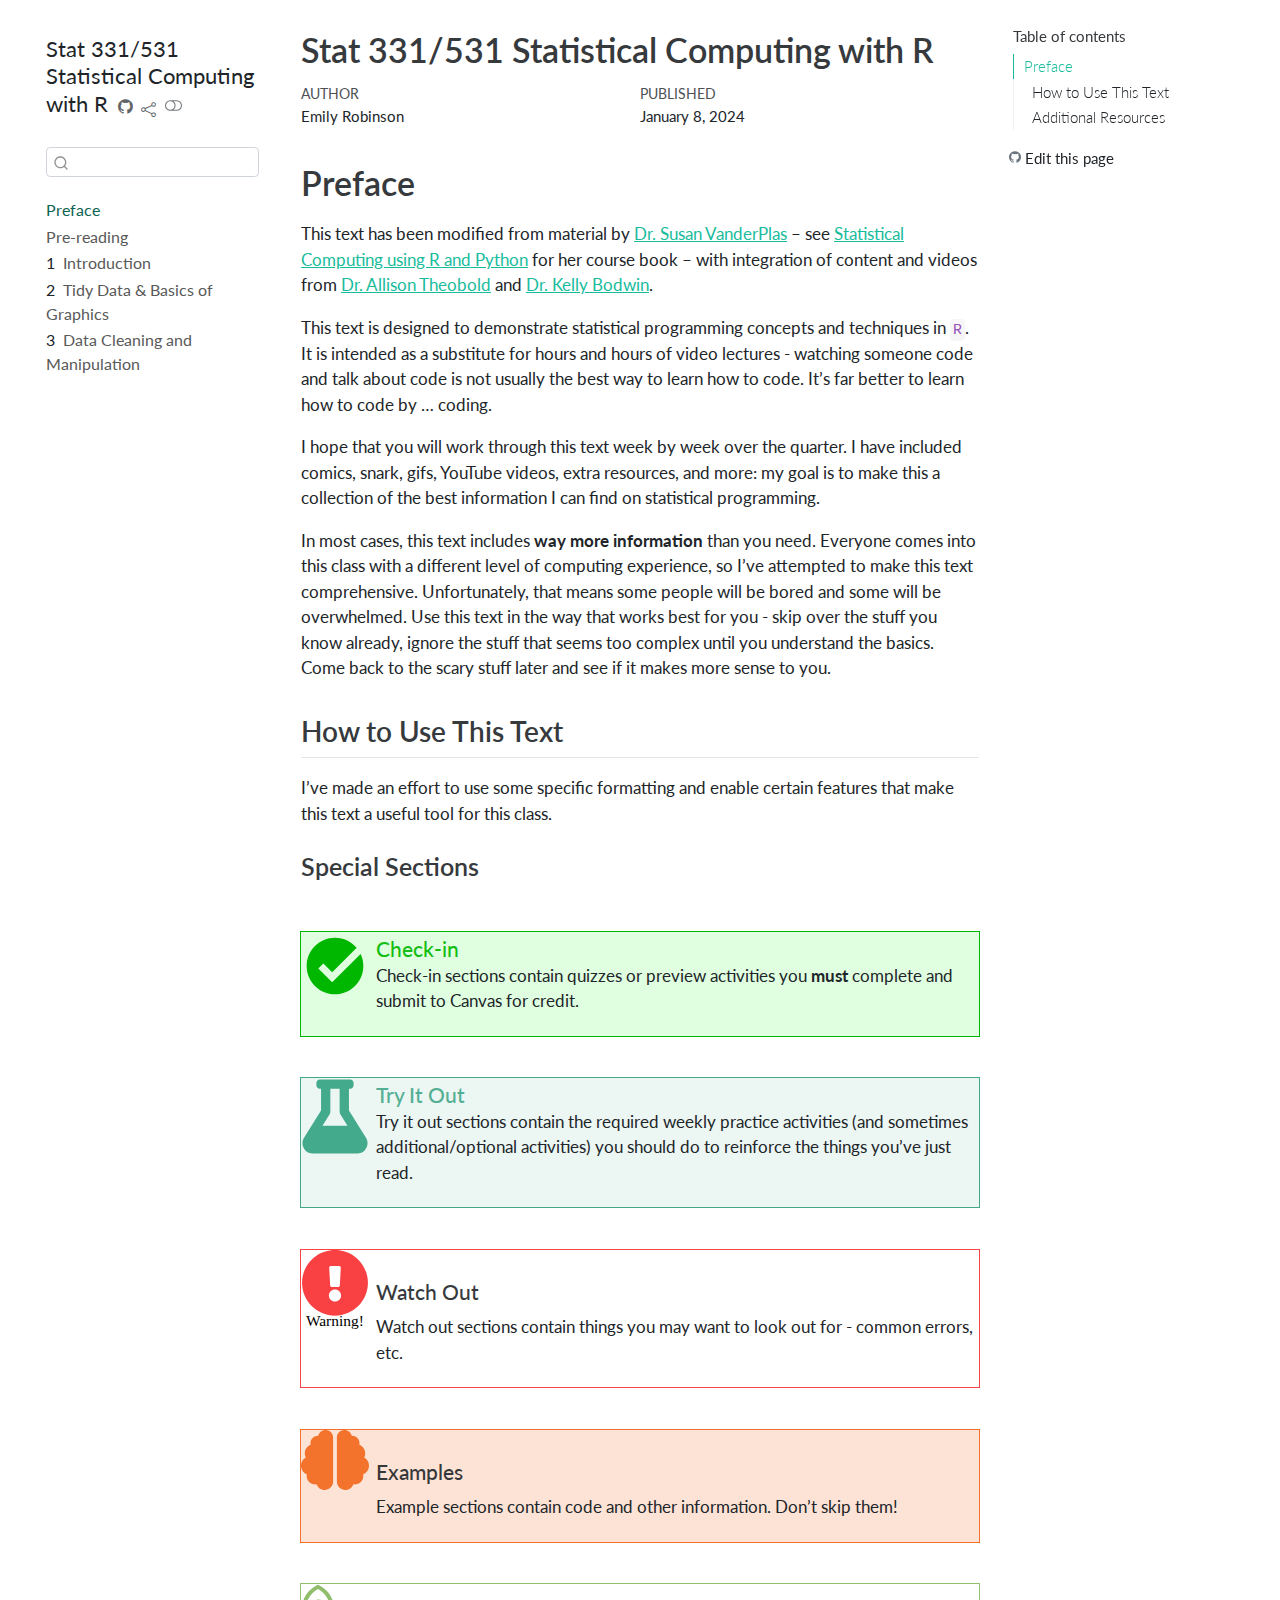
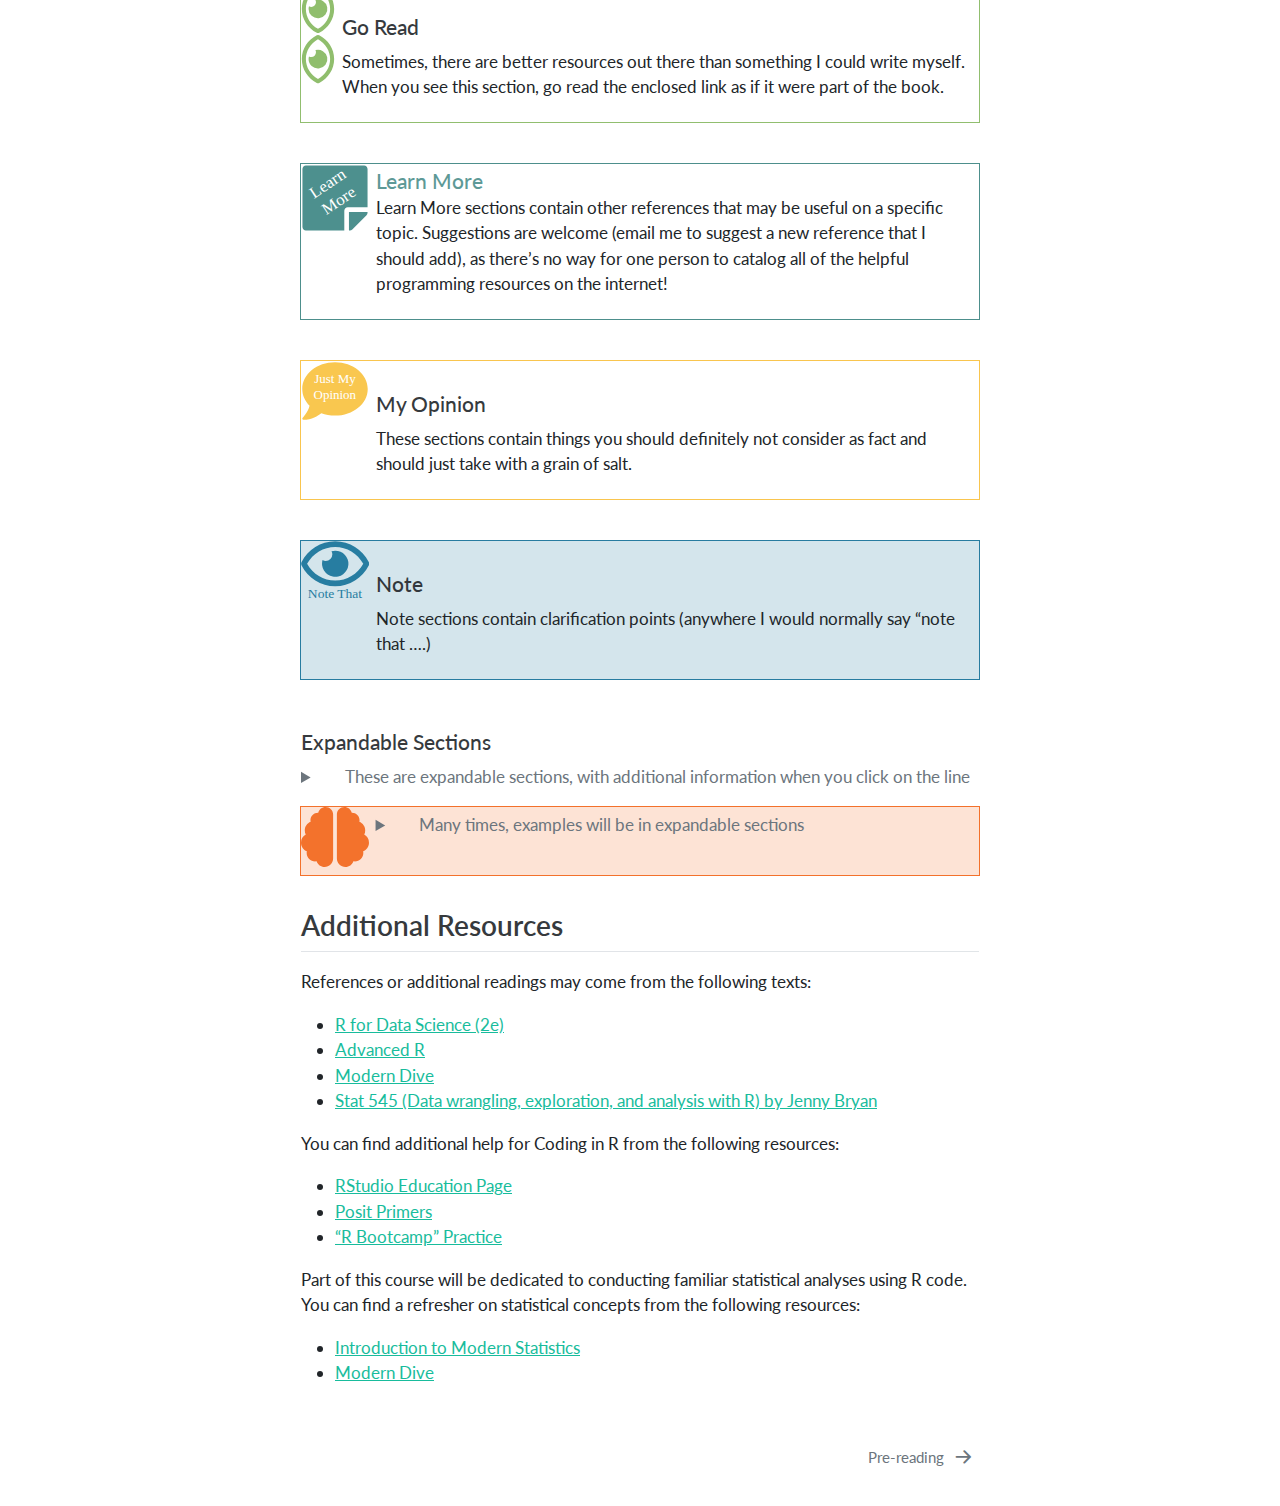
==== commit 0f59be8d: "add ch. 3" ====
--- a/docs/index.html
+++ b/docs/index.html
@@ -1,14 +1,11 @@
 <!DOCTYPE html>
 <html xmlns="http://www.w3.org/1999/xhtml" lang="en" xml:lang="en"><head>
-
+<meta http-equiv="Content-Type" content="text/html; charset=UTF-8">
 <meta charset="utf-8">
-<meta name="generator" content="quarto-1.1.132">
-
+<meta name="generator" content="quarto-1.3.450">
 <meta name="viewport" content="width=device-width, initial-scale=1.0, user-scalable=yes">
-
 <meta name="author" content="Emily Robinson">
-<meta name="dcterms.date" content="2023-01-09">
-
+<meta name="dcterms.date" content="2024-01-08">
 <title>Stat 331/531 Statistical Computing with R</title>
 <style>
 code{white-space: pre-wrap;}
@@ -19,11 +16,10 @@
 ul.task-list{list-style: none;}
 ul.task-list li input[type="checkbox"] {
   width: 0.8em;
-  margin: 0 0.8em 0.2em -1.6em;
+  margin: 0 0.8em 0.2em -1em; /* quarto-specific, see https://github.com/quarto-dev/quarto-cli/issues/4556 */ 
   vertical-align: middle;
 }
 </style>
-
 
 <script src="site_libs/quarto-nav/quarto-nav.js"></script>
 <script src="site_libs/quarto-nav/headroom.min.js"></script>
@@ -44,7 +40,7 @@
 <link href="site_libs/bootstrap/bootstrap-icons.css" rel="stylesheet">
 <link href="site_libs/bootstrap/bootstrap.min.css" rel="stylesheet" class="quarto-color-scheme" id="quarto-bootstrap" data-mode="light">
 <link href="site_libs/bootstrap/bootstrap-dark.min.css" rel="prefetch" class="quarto-color-scheme quarto-color-alternate" id="quarto-bootstrap" data-mode="dark">
-<script id="quarto-search-options" type="application/json">{
+<link href="site_libs/quarto-contrib/line-highlight-1.0.0/line-highlight.css" rel="stylesheet"><script id="quarto-search-options" type="application/json">{
   "location": "sidebar",
   "copy-button": false,
   "collapse-after": 3,
@@ -60,154 +56,123 @@
     "search-more-matches-text": "more matches in this document",
     "search-clear-button-title": "Clear",
     "search-detached-cancel-button-title": "Cancel",
-    "search-submit-button-title": "Submit"
-  }
-}</script>
-
-
+    "search-submit-button-title": "Submit",
+    "search-label": "Search"
+  }
+}</script><link href="site_libs/font-awesome-6.4.2/css/all.min.css" rel="stylesheet">
+<link href="site_libs/font-awesome-6.4.2/css/v4-shims.min.css" rel="stylesheet">
 <link rel="stylesheet" href="style.css">
 </head>
-
 <body class="nav-sidebar floating">
 
 <div id="quarto-search-results"></div>
-  <header id="quarto-header" class="headroom fixed-top">
-  <nav class="quarto-secondary-nav" data-bs-toggle="collapse" data-bs-target="#quarto-sidebar" aria-controls="quarto-sidebar" aria-expanded="false" aria-label="Toggle sidebar navigation" onclick="if (window.quartoToggleHeadroom) { window.quartoToggleHeadroom(); }">
-    <div class="container-fluid d-flex justify-content-between">
-      <h1 class="quarto-secondary-nav-title">Stat 331/531 Statistical Computing with R</h1>
-      <button type="button" class="quarto-btn-toggle btn" aria-label="Show secondary navigation">
-        <i class="bi bi-chevron-right"></i>
+  <header id="quarto-header" class="headroom fixed-top"><nav class="quarto-secondary-nav"><div class="container-fluid d-flex">
+      <button type="button" class="quarto-btn-toggle btn" data-bs-toggle="collapse" data-bs-target="#quarto-sidebar,#quarto-sidebar-glass" aria-controls="quarto-sidebar" aria-expanded="false" aria-label="Toggle sidebar navigation" onclick="if (window.quartoToggleHeadroom) { window.quartoToggleHeadroom(); }">
+        <i class="bi bi-layout-text-sidebar-reverse"></i>
+      </button>
+      <nav class="quarto-page-breadcrumbs" aria-label="breadcrumb"><ol class="breadcrumb"><li class="breadcrumb-item"><a href="./index.html">Preface</a></li></ol></nav>
+      <a class="flex-grow-1" role="button" data-bs-toggle="collapse" data-bs-target="#quarto-sidebar,#quarto-sidebar-glass" aria-controls="quarto-sidebar" aria-expanded="false" aria-label="Toggle sidebar navigation" onclick="if (window.quartoToggleHeadroom) { window.quartoToggleHeadroom(); }">      
+      </a>
+      <button type="button" class="btn quarto-search-button" aria-label="" onclick="window.quartoOpenSearch();">
+        <i class="bi bi-search"></i>
       </button>
     </div>
-  </nav>
-</header>
-<!-- content -->
-<div id="quarto-content" class="quarto-container page-columns page-rows-contents page-layout-article">
+  </nav></header><!-- content --><div id="quarto-content" class="quarto-container page-columns page-rows-contents page-layout-article">
 <!-- sidebar -->
-  <nav id="quarto-sidebar" class="sidebar collapse sidebar-navigation floating overflow-auto">
-    <div class="pt-lg-2 mt-2 text-left sidebar-header">
+  <nav id="quarto-sidebar" class="sidebar collapse collapse-horizontal sidebar-navigation floating overflow-auto"><div class="pt-lg-2 mt-2 text-left sidebar-header">
     <div class="sidebar-title mb-0 py-0">
       <a href="./">Stat 331/531 Statistical Computing with R</a> 
         <div class="sidebar-tools-main tools-wide">
-    <a href="https://github.com/earobinson95/stat331-calpoly-text" title="Source Code" class="sidebar-tool px-1"><i class="bi bi-github"></i></a>
-    <a href="" title="Share" id="sidebar-tool-dropdown-0" class="sidebar-tool dropdown-toggle px-1" data-bs-toggle="dropdown" aria-expanded="false"><i class="bi bi-share"></i></a>
-    <ul class="dropdown-menu" aria-labelledby="sidebar-tool-dropdown-0">
-        <li>
-          <a class="dropdown-item sidebar-tools-main-item" href="https://twitter.com/intent/tweet?url=|url|">
-            <i class="bi bi-bi-twitter pe-1"></i>
-          Twitter
-          </a>
-        </li>
-        <li>
-          <a class="dropdown-item sidebar-tools-main-item" href="https://www.facebook.com/sharer/sharer.php?u=|url|">
-            <i class="bi bi-bi-facebook pe-1"></i>
-          Facebook
-          </a>
-        </li>
-        <li>
-          <a class="dropdown-item sidebar-tools-main-item" href="https://www.linkedin.com/sharing/share-offsite/?url=|url|">
-            <i class="bi bi-bi-linkedin pe-1"></i>
-          LinkedIn
-          </a>
-        </li>
-    </ul>
-  <a href="" class="quarto-color-scheme-toggle sidebar-tool" onclick="window.quartoToggleColorScheme(); return false;" title="Toggle dark mode"><i class="bi"></i></a>
+    <a href="https://github.com/earobinson95/stat331-calpoly-text" rel="" title="Source Code" class="quarto-navigation-tool px-1" aria-label="Source Code"><i class="bi bi-github"></i></a>
+    <div class="dropdown">
+      <a href="" title="Share" id="quarto-navigation-tool-dropdown-0" class="quarto-navigation-tool dropdown-toggle px-1" data-bs-toggle="dropdown" aria-expanded="false" aria-label="Share"><i class="bi bi-share"></i></a>
+      <ul class="dropdown-menu" aria-labelledby="quarto-navigation-tool-dropdown-0">
+<li>
+            <a class="dropdown-item sidebar-tools-main-item" href="https://twitter.com/intent/tweet?url=%7Curl%7C">
+              <i class="bi bi-bi-twitter pe-1"></i>
+            Twitter
+            </a>
+          </li>
+          <li>
+            <a class="dropdown-item sidebar-tools-main-item" href="https://www.facebook.com/sharer/sharer.php?u=%7Curl%7C">
+              <i class="bi bi-bi-facebook pe-1"></i>
+            Facebook
+            </a>
+          </li>
+          <li>
+            <a class="dropdown-item sidebar-tools-main-item" href="https://www.linkedin.com/sharing/share-offsite/?url=%7Curl%7C">
+              <i class="bi bi-bi-linkedin pe-1"></i>
+            LinkedIn
+            </a>
+          </li>
+      </ul>
+</div>
+  <a href="" class="quarto-color-scheme-toggle quarto-navigation-tool  px-1" onclick="window.quartoToggleColorScheme(); return false;" title="Toggle dark mode"><i class="bi"></i></a>
 </div>
     </div>
       </div>
-      <div class="mt-2 flex-shrink-0 align-items-center">
+        <div class="mt-2 flex-shrink-0 align-items-center">
         <div class="sidebar-search">
         <div id="quarto-search" class="" title="Search"></div>
         </div>
-      </div>
+        </div>
     <div class="sidebar-menu-container"> 
     <ul class="list-unstyled mt-1">
-        <li class="sidebar-item">
+<li class="sidebar-item">
   <div class="sidebar-item-container"> 
-  <a href="./index.html" class="sidebar-item-text sidebar-link active">Preface</a>
+  <a href="./index.html" class="sidebar-item-text sidebar-link active">
+ <span class="menu-text">Preface</span></a>
   </div>
 </li>
         <li class="sidebar-item">
   <div class="sidebar-item-container"> 
-  <a href="./00-prereading.html" class="sidebar-item-text sidebar-link">Pre-reading</a>
+  <a href="./00-prereading.html" class="sidebar-item-text sidebar-link">
+ <span class="menu-text">Pre-reading</span></a>
   </div>
 </li>
         <li class="sidebar-item">
   <div class="sidebar-item-container"> 
-  <a href="./01-introduction.html" class="sidebar-item-text sidebar-link"><span class="chapter-number">1</span>&nbsp; <span class="chapter-title">Introduction</span></a>
+  <a href="./01-introduction.html" class="sidebar-item-text sidebar-link">
+ <span class="menu-text"><span class="chapter-number">1</span>&nbsp; <span class="chapter-title">Introduction</span></span></a>
   </div>
 </li>
         <li class="sidebar-item">
   <div class="sidebar-item-container"> 
-  <a href="./02-tidy-data-and-basics-of-graphics.html" class="sidebar-item-text sidebar-link"><span class="chapter-number">2</span>&nbsp; <span class="chapter-title">Tidy Data &amp; Basics of Graphics</span></a>
+  <a href="./02-tidy-data-and-basics-of-graphics.html" class="sidebar-item-text sidebar-link">
+ <span class="menu-text"><span class="chapter-number">2</span>&nbsp; <span class="chapter-title">Tidy Data &amp; Basics of Graphics</span></span></a>
   </div>
 </li>
         <li class="sidebar-item">
   <div class="sidebar-item-container"> 
-  <a href="./03-data-cleaning-and-manipulation.html" class="sidebar-item-text sidebar-link"><span class="chapter-number">3</span>&nbsp; <span class="chapter-title">Data Cleaning and Manipulation</span></a>
-  </div>
-</li>
-        <li class="sidebar-item">
-  <div class="sidebar-item-container"> 
-  <a href="./04-data-joins-and-transformations.html" class="sidebar-item-text sidebar-link"><span class="chapter-number">4</span>&nbsp; <span class="chapter-title">Data Joins and Transformations</span></a>
-  </div>
-</li>
-        <li class="sidebar-item">
-  <div class="sidebar-item-container"> 
-  <a href="./05-special-data-types.html" class="sidebar-item-text sidebar-link"><span class="chapter-number">5</span>&nbsp; <span class="chapter-title">Special Data Types</span></a>
-  </div>
-</li>
-        <li class="sidebar-item">
-  <div class="sidebar-item-container"> 
-  <a href="./06-version-control.html" class="sidebar-item-text sidebar-link"><span class="chapter-number">6</span>&nbsp; <span class="chapter-title">Version Control</span></a>
-  </div>
-</li>
-        <li class="sidebar-item">
-  <div class="sidebar-item-container"> 
-  <a href="./07-functions.html" class="sidebar-item-text sidebar-link"><span class="chapter-number">7</span>&nbsp; <span class="chapter-title">Writing Functions</span></a>
-  </div>
-</li>
-        <li class="sidebar-item">
-  <div class="sidebar-item-container"> 
-  <a href="./08-functional-programming.html" class="sidebar-item-text sidebar-link"><span class="chapter-number">8</span>&nbsp; <span class="chapter-title">Functional Programming</span></a>
-  </div>
-</li>
-        <li class="sidebar-item">
-  <div class="sidebar-item-container"> 
-  <a href="./09-statistical-modeling-and-simulation.html" class="sidebar-item-text sidebar-link"><span class="chapter-number">9</span>&nbsp; <span class="chapter-title">Regression &amp; Simulating Distributions</span></a>
-  </div>
-</li>
-        <li class="sidebar-item">
-  <div class="sidebar-item-container"> 
-  <a href="./10-predictive-checks.html" class="sidebar-item-text sidebar-link"><span class="chapter-number">10</span>&nbsp; <span class="chapter-title">Predictive Checks</span></a>
+  <a href="./03-data-cleaning-and-manipulation.html" class="sidebar-item-text sidebar-link">
+ <span class="menu-text"><span class="chapter-number">3</span>&nbsp; <span class="chapter-title">Data Cleaning and Manipulation</span></span></a>
   </div>
 </li>
     </ul>
-    </div>
-</nav>
+</div>
+</nav><div id="quarto-sidebar-glass" data-bs-toggle="collapse" data-bs-target="#quarto-sidebar,#quarto-sidebar-glass"></div>
 <!-- margin-sidebar -->
     <div id="quarto-margin-sidebar" class="sidebar margin-sidebar">
-        <nav id="TOC" role="doc-toc" class="toc-active">
-    <h2 id="toc-title">Table of contents</h2>
+        <nav id="TOC" role="doc-toc" class="toc-active"><h2 id="toc-title">Table of contents</h2>
    
   <ul>
-  <li><a href="#preface" id="toc-preface" class="nav-link active" data-scroll-target="#preface">Preface</a>
+<li>
+<a href="#preface" id="toc-preface" class="nav-link active" data-scroll-target="#preface">Preface</a>
   <ul class="collapse">
-  <li><a href="#how-to-use-this-text" id="toc-how-to-use-this-text" class="nav-link" data-scroll-target="#how-to-use-this-text">How to Use This Text</a>
+<li>
+<a href="#how-to-use-this-text" id="toc-how-to-use-this-text" class="nav-link" data-scroll-target="#how-to-use-this-text">How to Use This Text</a>
   <ul class="collapse">
-  <li><a href="#special-sections" id="toc-special-sections" class="nav-link" data-scroll-target="#special-sections">Special Sections</a></li>
-  </ul></li>
+<li><a href="#special-sections" id="toc-special-sections" class="nav-link" data-scroll-target="#special-sections">Special Sections</a></li>
+  </ul>
+</li>
   <li><a href="#additional-resources" id="toc-additional-resources" class="nav-link" data-scroll-target="#additional-resources">Additional Resources</a></li>
-  </ul></li>
   </ul>
-<div class="toc-actions"><div><i class="bi bi-github"></i></div><div class="action-links"><p><a href="https://github.com/earobinson95/stat331-calpoly-text/edit/main/index.qmd" class="toc-action">Edit this page</a></p></div></div></nav>
+</li>
+  </ul><div class="toc-actions"><div><i class="bi bi-github"></i></div><div class="action-links"><p><a href="https://github.com/earobinson95/stat331-calpoly-text/edit/main/index.qmd" class="toc-action">Edit this page</a></p></div></div></nav>
     </div>
 <!-- main -->
-<main class="content" id="quarto-document-content">
-
-<header id="title-block-header" class="quarto-title-block default">
-<div class="quarto-title">
-<h1 class="title d-none d-lg-block">Stat 331/531 Statistical Computing with R</h1>
+<main class="content" id="quarto-document-content"><header id="title-block-header" class="quarto-title-block default"><div class="quarto-title">
+<h1 class="title">Stat 331/531 Statistical Computing with R</h1>
 </div>
 
 
@@ -224,77 +189,55 @@
     <div>
     <div class="quarto-title-meta-heading">Published</div>
     <div class="quarto-title-meta-contents">
-      <p class="date">January 9, 2023</p>
+      <p class="date">January 8, 2024</p>
     </div>
   </div>
+  
     
   </div>
   
 
-</header>
-
-<section id="preface" class="level1 unnumbered">
-<h1 class="unnumbered">Preface</h1>
-<p>This text has been modified from material by <a href="https://github.com/srvanderplas">Dr.&nbsp;Susan VanderPlas</a>. See <a href="https://srvanderplas.github.io/Stat151/index.html">UNL Stat 151: Introduction to Statistical Computing</a> and <a href="https://srvanderplas.github.io/unl-stat850/">UNL Stat 850: Computing Tools for Statisticians</a> for her course books with integration of content and videos from <a href="https://github.com/atheobold">Dr.&nbsp;Allison Theobold</a> and <a href="https://github.com/kbodwin">Dr.&nbsp;Kelly Bodwin</a>.</p>
+</header><section id="preface" class="level1 unnumbered"><h1 class="unnumbered">Preface</h1>
+<p>This text has been modified from material by <a href="https://github.com/srvanderplas">Dr.&nbsp;Susan VanderPlas</a> – see <a href="https://srvanderplas.github.io/stat-computing-r-python/">Statistical Computing using R and Python</a> for her course book – with integration of content and videos from <a href="https://github.com/atheobold">Dr.&nbsp;Allison Theobold</a> and <a href="https://github.com/kbodwin">Dr.&nbsp;Kelly Bodwin</a>.</p>
 <p>This text is designed to demonstrate statistical programming concepts and techniques in <code>R</code>. It is intended as a substitute for hours and hours of video lectures - watching someone code and talk about code is not usually the best way to learn how to code. It’s far better to learn how to code by … coding.</p>
 <p>I hope that you will work through this text week by week over the quarter. I have included comics, snark, gifs, YouTube videos, extra resources, and more: my goal is to make this a collection of the best information I can find on statistical programming.</p>
 <p>In most cases, this text includes <strong>way more information</strong> than you need. Everyone comes into this class with a different level of computing experience, so I’ve attempted to make this text comprehensive. Unfortunately, that means some people will be bored and some will be overwhelmed. Use this text in the way that works best for you - skip over the stuff you know already, ignore the stuff that seems too complex until you understand the basics. Come back to the scary stuff later and see if it makes more sense to you.</p>
-<section id="how-to-use-this-text" class="level2">
-<h2 class="anchored" data-anchor-id="how-to-use-this-text">How to Use This Text</h2>
+<section id="how-to-use-this-text" class="level2"><h2 class="anchored" data-anchor-id="how-to-use-this-text">How to Use This Text</h2>
 <p>I’ve made an effort to use some specific formatting and enable certain features that make this text a useful tool for this class.</p>
-<section id="special-sections" class="level3">
-<h3 class="anchored" data-anchor-id="special-sections">Special Sections</h3>
-<section id="watch-out" class="level4 watchout">
-<h4 class="anchored" data-anchor-id="watch-out">Watch Out</h4>
+<section id="special-sections" class="level3"><h3 class="anchored" data-anchor-id="special-sections">Special Sections</h3>
+<p><br></p>
+<section id="check-in" class="level4 check-in"><h4 class="anchored" data-anchor-id="check-in">Check-in</h4>
+<p>Check-in sections contain quizzes or preview activities you <strong>must</strong> complete and submit to Canvas for credit.</p>
+</section><p><br></p>
+<section id="try-it-out" class="level4 tryitout"><h4 class="anchored" data-anchor-id="try-it-out">Try It Out</h4>
+<p>Try it out sections contain the required weekly practice activities (and sometimes additional/optional activities) you should do to reinforce the things you’ve just read.</p>
+</section><p><br></p>
+<section id="watch-out" class="level4 watchout"><h4 class="anchored" data-anchor-id="watch-out">Watch Out</h4>
 <p>Watch out sections contain things you may want to look out for - common errors, etc.</p>
-</section>
-<section id="examples" class="level4 ex">
-<h4 class="anchored" data-anchor-id="examples">Examples</h4>
+</section><p><br></p>
+<section id="examples" class="level4 ex"><h4 class="anchored" data-anchor-id="examples">Examples</h4>
 <p>Example sections contain code and other information. Don’t skip them!</p>
-</section>
-<section id="go-read" class="level4 go-read">
-<h4 class="anchored" data-anchor-id="go-read">Go Read</h4>
+</section><p><br></p>
+<section id="go-read" class="level4 go-read"><h4 class="anchored" data-anchor-id="go-read">Go Read</h4>
 <p>Sometimes, there are better resources out there than something I could write myself. When you see this section, go read the enclosed link as if it were part of the book.</p>
-</section>
-<section id="learn-more" class="level4 learn-more">
-<h4 class="anchored" data-anchor-id="learn-more">Learn More</h4>
+</section><p><br></p>
+<section id="learn-more" class="level4 learn-more"><h4 class="anchored" data-anchor-id="learn-more">Learn More</h4>
 <p>Learn More sections contain other references that may be useful on a specific topic. Suggestions are welcome (email me to suggest a new reference that I should add), as there’s no way for one person to catalog all of the helpful programming resources on the internet!</p>
-</section>
-<section id="my-opinion" class="level4 my-opinion">
-<h4 class="anchored" data-anchor-id="my-opinion">My Opinion</h4>
+</section><p><br></p>
+<section id="my-opinion" class="level4 my-opinion"><h4 class="anchored" data-anchor-id="my-opinion">My Opinion</h4>
 <p>These sections contain things you should definitely not consider as fact and should just take with a grain of salt.</p>
-</section>
-<section id="note" class="level4 note">
-<h4 class="anchored" data-anchor-id="note">Note</h4>
+</section><p><br></p>
+<section id="note" class="level4 note"><h4 class="anchored" data-anchor-id="note">Note</h4>
 <p>Note sections contain clarification points (anywhere I would normally say “note that ….)</p>
-</section>
-<!-- ::: check-in -->
-<!-- #### Check-in -->
-<!-- Check-in sections contain quizzes or preview activities you **must** complete and submit to Canvas for credit. -->
-<!-- ::: -->
-<!-- ::: tryitout -->
-<!-- #### Try It Out -->
-<!-- Try it out sections contain the required weekly practice activities (and sometimes additional/optional activities) you should do to reinforce the things you've just read. -->
-<!-- ::: -->
-<section id="expandable-sections" class="level4">
-<h4 class="anchored" data-anchor-id="expandable-sections">Expandable Sections</h4>
-<details>
-<summary>
+</section><p><br></p>
+<section id="expandable-sections" class="level4"><h4 class="anchored" data-anchor-id="expandable-sections">Expandable Sections</h4>
+<details><summary>
 These are expandable sections, with additional information when you click on the line
-</summary>
-<p>This additional information may be information that is helpful but not essential, or it may be that an example just takes a LOT of space and I want to make sure you can skim the book without having to scroll through a ton of output.</p>
-</details>
-<details class="ex">
-<summary>
+</summary><p>This additional information may be information that is helpful but not essential, or it may be that an example just takes a LOT of space and I want to make sure you can skim the book without having to scroll through a ton of output.</p>
+</details><details class="ex"><summary>
 Many times, examples will be in expandable sections
-</summary>
-<p>This keeps the code and output from obscuring the actual information in the textbook that I want you to retain. You can always look up the syntax, but you do need to absorb the details I’ve written out.</p>
-</details>
-</section>
-</section>
-</section>
-<section id="additional-resources" class="level2">
-<h2 class="anchored" data-anchor-id="additional-resources">Additional Resources</h2>
+</summary><p>This keeps the code and output from obscuring the actual information in the textbook that I want you to retain. You can always look up the syntax, but you do need to absorb the details I’ve written out.</p>
+</details></section></section></section><section id="additional-resources" class="level2"><h2 class="anchored" data-anchor-id="additional-resources">Additional Resources</h2>
 <p>References or additional readings may come from the following texts:</p>
 <ul>
 <li><a href="https://r4ds.hadley.nz/">R for Data Science (2e)</a></li>
@@ -302,19 +245,20 @@
 <li><a href="https://moderndive.com/">Modern Dive</a></li>
 <li><a href="https://stat545.com/">Stat 545 (Data wrangling, exploration, and analysis with R) by Jenny Bryan</a></li>
 </ul>
-<p>You can find additional help for Coding in R form the following resources:</p>
+<p>You can find additional help for Coding in R from the following resources:</p>
 <ul>
 <li><a href="https://education.rstudio.com/learn/beginner/">RStudio Education Page</a></li>
 <li><a href="https://posit.cloud/learn/primers">Posit Primers</a></li>
 <li><a href="https://r-bootcamp.netlify.app/">“R Bootcamp” Practice</a></li>
 </ul>
-
-
-</section>
-</section>
-
-</main> <!-- /main -->
-<script id="quarto-html-after-body" type="application/javascript">
+<p>Part of this course will be dedicated to conducting familiar statistical analyses using R code. You can find a refresher on statistical concepts from the following resources:</p>
+<ul>
+<li><a href="https://openintro-ims.netlify.app/">Introduction to Modern Statistics</a></li>
+<li><a href="https://moderndive.com/1-getting-started.html">Modern Dive</a></li>
+</ul>
+
+
+</section></section></main><!-- /main --><script id="quarto-html-after-body" type="application/javascript">
 window.document.addEventListener("DOMContentLoaded", function (event) {
   const toggleBodyColorMode = (bsSheetEl) => {
     const mode = bsSheetEl.getAttribute("data-mode");
@@ -446,7 +390,9 @@
   // Switch to dark mode if need be
   if (hasAlternateSentinel()) {
     toggleColorMode(true);
-  } 
+  } else {
+    toggleColorMode(false);
+  }
   const icon = "";
   const anchorJS = new window.AnchorJS();
   anchorJS.options = {
@@ -454,9 +400,23 @@
     icon: icon
   };
   anchorJS.add('.anchored');
+  const isCodeAnnotation = (el) => {
+    for (const clz of el.classList) {
+      if (clz.startsWith('code-annotation-')) {                     
+        return true;
+      }
+    }
+    return false;
+  }
   const clipboard = new window.ClipboardJS('.code-copy-button', {
-    target: function(trigger) {
-      return trigger.previousElementSibling;
+    text: function(trigger) {
+      const codeEl = trigger.previousElementSibling.cloneNode(true);
+      for (const childEl of codeEl.children) {
+        if (isCodeAnnotation(childEl)) {
+          childEl.remove();
+        }
+      }
+      return codeEl.innerText;
     }
   });
   clipboard.on('success', function(e) {
@@ -468,7 +428,24 @@
     button.classList.add('code-copy-button-checked');
     var currentTitle = button.getAttribute("title");
     button.setAttribute("title", "Copied!");
+    let tooltip;
+    if (window.bootstrap) {
+      button.setAttribute("data-bs-toggle", "tooltip");
+      button.setAttribute("data-bs-placement", "left");
+      button.setAttribute("data-bs-title", "Copied!");
+      tooltip = new bootstrap.Tooltip(button, 
+        { trigger: "manual", 
+          customClass: "code-copy-button-tooltip",
+          offset: [0, -8]});
+      tooltip.show();    
+    }
     setTimeout(function() {
+      if (tooltip) {
+        tooltip.hide();
+        button.removeAttribute("data-bs-title");
+        button.removeAttribute("data-bs-toggle");
+        button.removeAttribute("data-bs-placement");
+      }
       button.setAttribute("title", currentTitle);
       button.classList.remove('code-copy-button-checked');
     }, 1000);
@@ -504,29 +481,131 @@
       return note.innerHTML;
     });
   }
+      let selectedAnnoteEl;
+      const selectorForAnnotation = ( cell, annotation) => {
+        let cellAttr = 'data-code-cell="' + cell + '"';
+        let lineAttr = 'data-code-annotation="' +  annotation + '"';
+        const selector = 'span[' + cellAttr + '][' + lineAttr + ']';
+        return selector;
+      }
+      const selectCodeLines = (annoteEl) => {
+        const doc = window.document;
+        const targetCell = annoteEl.getAttribute("data-target-cell");
+        const targetAnnotation = annoteEl.getAttribute("data-target-annotation");
+        const annoteSpan = window.document.querySelector(selectorForAnnotation(targetCell, targetAnnotation));
+        const lines = annoteSpan.getAttribute("data-code-lines").split(",");
+        const lineIds = lines.map((line) => {
+          return targetCell + "-" + line;
+        })
+        let top = null;
+        let height = null;
+        let parent = null;
+        if (lineIds.length > 0) {
+            //compute the position of the single el (top and bottom and make a div)
+            const el = window.document.getElementById(lineIds[0]);
+            top = el.offsetTop;
+            height = el.offsetHeight;
+            parent = el.parentElement.parentElement;
+          if (lineIds.length > 1) {
+            const lastEl = window.document.getElementById(lineIds[lineIds.length - 1]);
+            const bottom = lastEl.offsetTop + lastEl.offsetHeight;
+            height = bottom - top;
+          }
+          if (top !== null && height !== null && parent !== null) {
+            // cook up a div (if necessary) and position it 
+            let div = window.document.getElementById("code-annotation-line-highlight");
+            if (div === null) {
+              div = window.document.createElement("div");
+              div.setAttribute("id", "code-annotation-line-highlight");
+              div.style.position = 'absolute';
+              parent.appendChild(div);
+            }
+            div.style.top = top - 2 + "px";
+            div.style.height = height + 4 + "px";
+            let gutterDiv = window.document.getElementById("code-annotation-line-highlight-gutter");
+            if (gutterDiv === null) {
+              gutterDiv = window.document.createElement("div");
+              gutterDiv.setAttribute("id", "code-annotation-line-highlight-gutter");
+              gutterDiv.style.position = 'absolute';
+              const codeCell = window.document.getElementById(targetCell);
+              const gutter = codeCell.querySelector('.code-annotation-gutter');
+              gutter.appendChild(gutterDiv);
+            }
+            gutterDiv.style.top = top - 2 + "px";
+            gutterDiv.style.height = height + 4 + "px";
+          }
+          selectedAnnoteEl = annoteEl;
+        }
+      };
+      const unselectCodeLines = () => {
+        const elementsIds = ["code-annotation-line-highlight", "code-annotation-line-highlight-gutter"];
+        elementsIds.forEach((elId) => {
+          const div = window.document.getElementById(elId);
+          if (div) {
+            div.remove();
+          }
+        });
+        selectedAnnoteEl = undefined;
+      };
+      // Attach click handler to the DT
+      const annoteDls = window.document.querySelectorAll('dt[data-target-cell]');
+      for (const annoteDlNode of annoteDls) {
+        annoteDlNode.addEventListener('click', (event) => {
+          const clickedEl = event.target;
+          if (clickedEl !== selectedAnnoteEl) {
+            unselectCodeLines();
+            const activeEl = window.document.querySelector('dt[data-target-cell].code-annotation-active');
+            if (activeEl) {
+              activeEl.classList.remove('code-annotation-active');
+            }
+            selectCodeLines(clickedEl);
+            clickedEl.classList.add('code-annotation-active');
+          } else {
+            // Unselect the line
+            unselectCodeLines();
+            clickedEl.classList.remove('code-annotation-active');
+          }
+        });
+      }
+  const findCites = (el) => {
+    const parentEl = el.parentElement;
+    if (parentEl) {
+      const cites = parentEl.dataset.cites;
+      if (cites) {
+        return {
+          el,
+          cites: cites.split(' ')
+        };
+      } else {
+        return findCites(el.parentElement)
+      }
+    } else {
+      return undefined;
+    }
+  };
   var bibliorefs = window.document.querySelectorAll('a[role="doc-biblioref"]');
   for (var i=0; i<bibliorefs.length; i++) {
     const ref = bibliorefs[i];
-    const cites = ref.parentNode.getAttribute('data-cites').split(' ');
-    tippyHover(ref, function() {
-      var popup = window.document.createElement('div');
-      cites.forEach(function(cite) {
-        var citeDiv = window.document.createElement('div');
-        citeDiv.classList.add('hanging-indent');
-        citeDiv.classList.add('csl-entry');
-        var biblioDiv = window.document.getElementById('ref-' + cite);
-        if (biblioDiv) {
-          citeDiv.innerHTML = biblioDiv.innerHTML;
-        }
-        popup.appendChild(citeDiv);
+    const citeInfo = findCites(ref);
+    if (citeInfo) {
+      tippyHover(citeInfo.el, function() {
+        var popup = window.document.createElement('div');
+        citeInfo.cites.forEach(function(cite) {
+          var citeDiv = window.document.createElement('div');
+          citeDiv.classList.add('hanging-indent');
+          citeDiv.classList.add('csl-entry');
+          var biblioDiv = window.document.getElementById('ref-' + cite);
+          if (biblioDiv) {
+            citeDiv.innerHTML = biblioDiv.innerHTML;
+          }
+          popup.appendChild(citeDiv);
+        });
+        return popup.innerHTML;
       });
-      return popup.innerHTML;
-    });
+    }
   }
 });
-</script>
-<nav class="page-navigation">
-  <div class="nav-page nav-page-previous">
+</script><nav class="page-navigation"><div class="nav-page nav-page-previous">
   </div>
   <div class="nav-page nav-page-next">
       <a href="./00-prereading.html" class="pagination-link">
@@ -538,4 +617,5 @@
 
 
 
+<script src="site_libs/quarto-contrib/line-highlight-1.0.0/line-highlight.js" defer="true"></script>
 </body></html>--- a/docs/site_libs/quarto-html/quarto-syntax-highlighting.css
+++ b/docs/site_libs/quarto-html/quarto-syntax-highlighting.css
@@ -55,62 +55,85 @@
 
 code span.ot {
   color: #003B4F;
+  font-style: inherit;
 }
 
 code span.at {
   color: #657422;
+  font-style: inherit;
 }
 
 code span.ss {
   color: #20794D;
+  font-style: inherit;
 }
 
 code span.an {
   color: #5E5E5E;
+  font-style: inherit;
 }
 
 code span.fu {
   color: #4758AB;
+  font-style: inherit;
 }
 
 code span.st {
   color: #20794D;
+  font-style: inherit;
 }
 
 code span.cf {
   color: #003B4F;
+  font-style: inherit;
 }
 
 code span.op {
   color: #5E5E5E;
+  font-style: inherit;
 }
 
 code span.er {
   color: #AD0000;
+  font-style: inherit;
 }
 
 code span.bn {
   color: #AD0000;
+  font-style: inherit;
 }
 
 code span.al {
   color: #AD0000;
+  font-style: inherit;
 }
 
 code span.va {
   color: #111111;
+  font-style: inherit;
+}
+
+code span.bu {
+  font-style: inherit;
+}
+
+code span.ex {
+  font-style: inherit;
 }
 
 code span.pp {
   color: #AD0000;
+  font-style: inherit;
 }
 
 code span.in {
   color: #5E5E5E;
+  font-style: inherit;
 }
 
 code span.vs {
   color: #20794D;
+  font-style: inherit;
 }
 
 code span.wa {
@@ -125,22 +148,27 @@
 
 code span.im {
   color: #00769E;
+  font-style: inherit;
 }
 
 code span.ch {
   color: #20794D;
+  font-style: inherit;
 }
 
 code span.dt {
   color: #AD0000;
+  font-style: inherit;
 }
 
 code span.fl {
   color: #AD0000;
+  font-style: inherit;
 }
 
 code span.co {
   color: #5E5E5E;
+  font-style: inherit;
 }
 
 code span.cv {
@@ -150,18 +178,22 @@
 
 code span.cn {
   color: #8f5902;
+  font-style: inherit;
 }
 
 code span.sc {
   color: #5E5E5E;
+  font-style: inherit;
 }
 
 code span.dv {
   color: #AD0000;
+  font-style: inherit;
 }
 
 code span.kw {
   color: #003B4F;
+  font-style: inherit;
 }
 
 .prevent-inlining {
--- a/docs/site_libs/quarto-html/quarto-syntax-highlighting-dark.css
+++ b/docs/site_libs/quarto-html/quarto-syntax-highlighting-dark.css
@@ -0,0 +1,189 @@
+/* quarto syntax highlight colors */
+:root {
+  --quarto-hl-al-color: #f07178;
+  --quarto-hl-an-color: #d4d0ab;
+  --quarto-hl-at-color: #00e0e0;
+  --quarto-hl-bn-color: #d4d0ab;
+  --quarto-hl-bu-color: #abe338;
+  --quarto-hl-ch-color: #abe338;
+  --quarto-hl-co-color: #f8f8f2;
+  --quarto-hl-cv-color: #ffd700;
+  --quarto-hl-cn-color: #ffd700;
+  --quarto-hl-cf-color: #ffa07a;
+  --quarto-hl-dt-color: #ffa07a;
+  --quarto-hl-dv-color: #d4d0ab;
+  --quarto-hl-do-color: #f8f8f2;
+  --quarto-hl-er-color: #f07178;
+  --quarto-hl-ex-color: #00e0e0;
+  --quarto-hl-fl-color: #d4d0ab;
+  --quarto-hl-fu-color: #ffa07a;
+  --quarto-hl-im-color: #abe338;
+  --quarto-hl-in-color: #d4d0ab;
+  --quarto-hl-kw-color: #ffa07a;
+  --quarto-hl-op-color: #ffa07a;
+  --quarto-hl-ot-color: #00e0e0;
+  --quarto-hl-pp-color: #dcc6e0;
+  --quarto-hl-re-color: #00e0e0;
+  --quarto-hl-sc-color: #abe338;
+  --quarto-hl-ss-color: #abe338;
+  --quarto-hl-st-color: #abe338;
+  --quarto-hl-va-color: #00e0e0;
+  --quarto-hl-vs-color: #abe338;
+  --quarto-hl-wa-color: #dcc6e0;
+}
+
+/* other quarto variables */
+:root {
+  --quarto-font-monospace: SFMono-Regular, Menlo, Monaco, Consolas, "Liberation Mono", "Courier New", monospace;
+}
+
+code span.al {
+  background-color: #2a0f15;
+  font-weight: bold;
+  color: #f07178;
+}
+
+code span.an {
+  color: #d4d0ab;
+}
+
+code span.at {
+  color: #00e0e0;
+}
+
+code span.bn {
+  color: #d4d0ab;
+}
+
+code span.bu {
+  color: #abe338;
+}
+
+code span.ch {
+  color: #abe338;
+}
+
+code span.co {
+  font-style: italic;
+  color: #f8f8f2;
+}
+
+code span.cv {
+  color: #ffd700;
+}
+
+code span.cn {
+  color: #ffd700;
+}
+
+code span.cf {
+  font-weight: bold;
+  color: #ffa07a;
+}
+
+code span.dt {
+  color: #ffa07a;
+}
+
+code span.dv {
+  color: #d4d0ab;
+}
+
+code span.do {
+  color: #f8f8f2;
+}
+
+code span.er {
+  color: #f07178;
+  text-decoration: underline;
+}
+
+code span.ex {
+  font-weight: bold;
+  color: #00e0e0;
+}
+
+code span.fl {
+  color: #d4d0ab;
+}
+
+code span.fu {
+  color: #ffa07a;
+}
+
+code span.im {
+  color: #abe338;
+}
+
+code span.in {
+  color: #d4d0ab;
+}
+
+code span.kw {
+  font-weight: bold;
+  color: #ffa07a;
+}
+
+pre > code.sourceCode > span {
+  color: #f8f8f2;
+}
+
+code span {
+  color: #f8f8f2;
+}
+
+code.sourceCode > span {
+  color: #f8f8f2;
+}
+
+div.sourceCode,
+div.sourceCode pre.sourceCode {
+  color: #f8f8f2;
+}
+
+code span.op {
+  color: #ffa07a;
+}
+
+code span.ot {
+  color: #00e0e0;
+}
+
+code span.pp {
+  color: #dcc6e0;
+}
+
+code span.re {
+  background-color: #f8f8f2;
+  color: #00e0e0;
+}
+
+code span.sc {
+  color: #abe338;
+}
+
+code span.ss {
+  color: #abe338;
+}
+
+code span.st {
+  color: #abe338;
+}
+
+code span.va {
+  color: #00e0e0;
+}
+
+code span.vs {
+  color: #abe338;
+}
+
+code span.wa {
+  color: #dcc6e0;
+}
+
+.prevent-inlining {
+  content: "</";
+}
+
+/*# sourceMappingURL=935a306eefa94366c21e1a970dddb765.css.map */
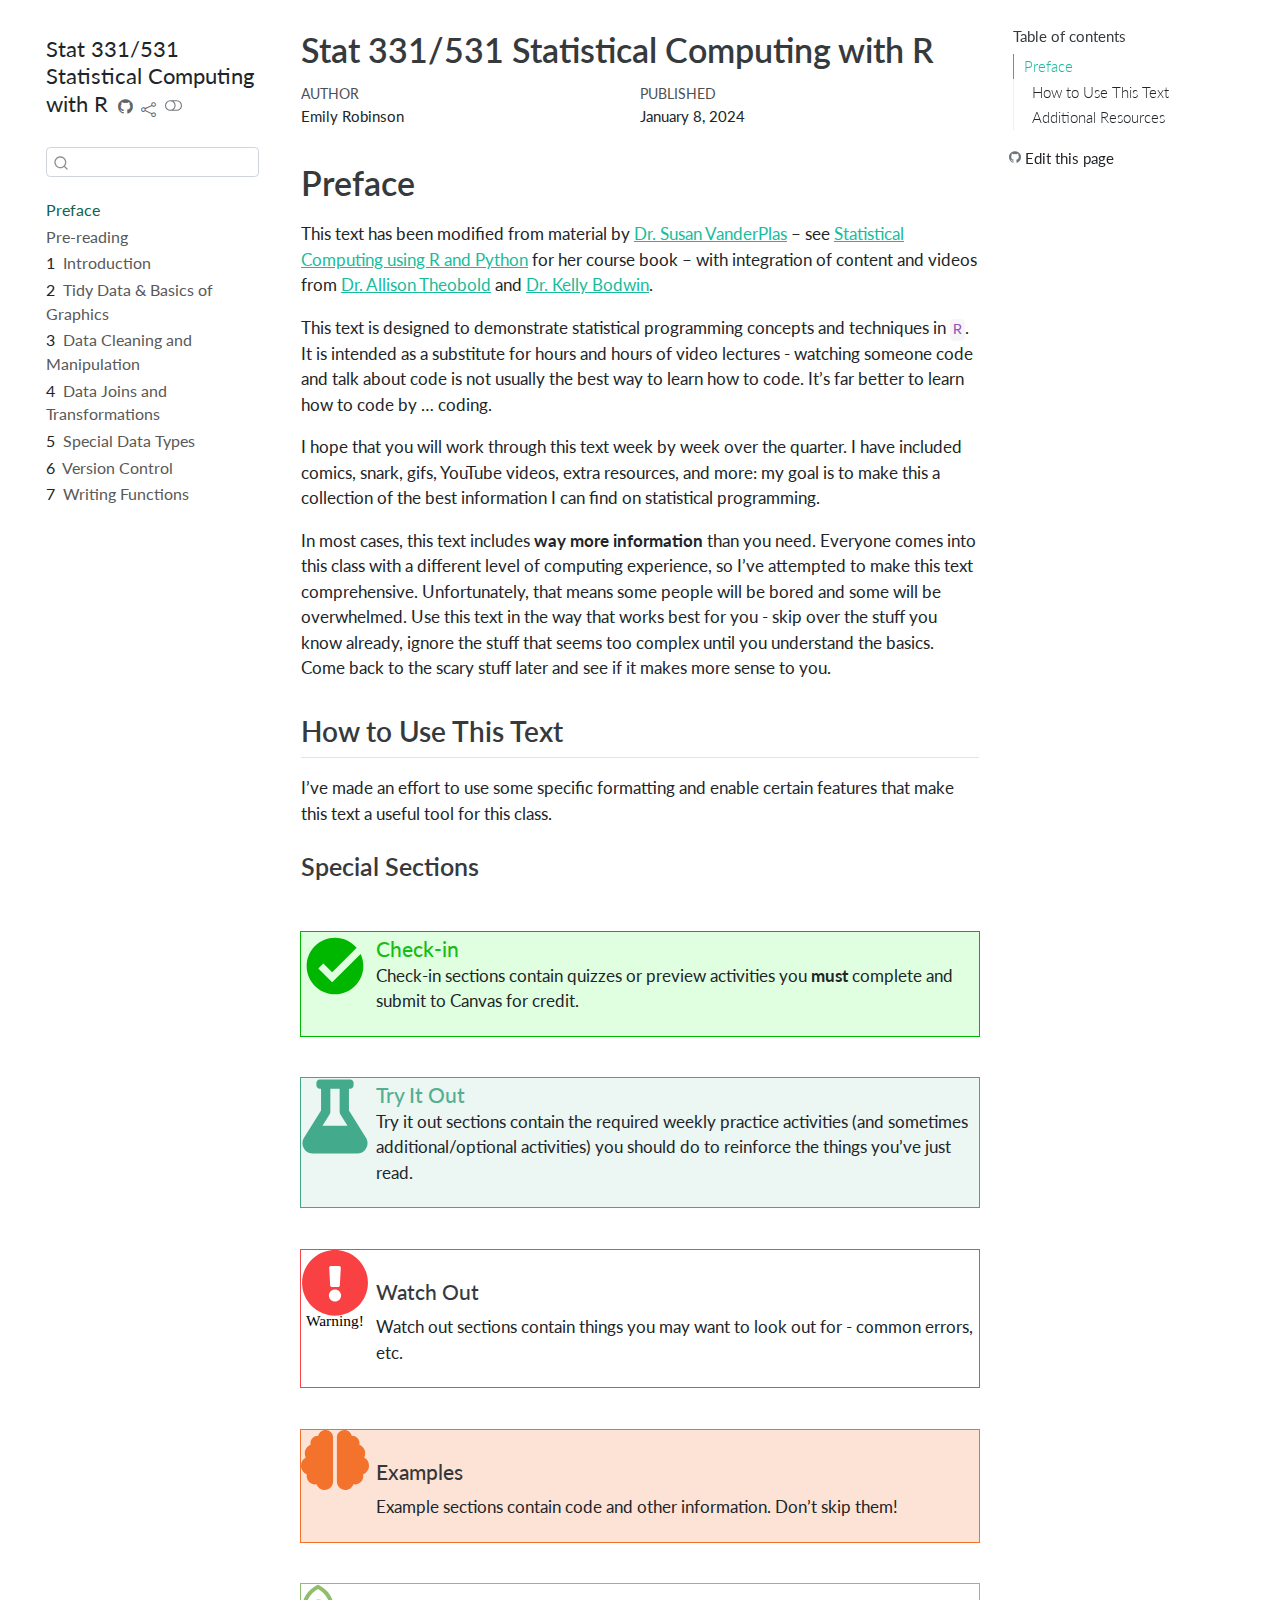
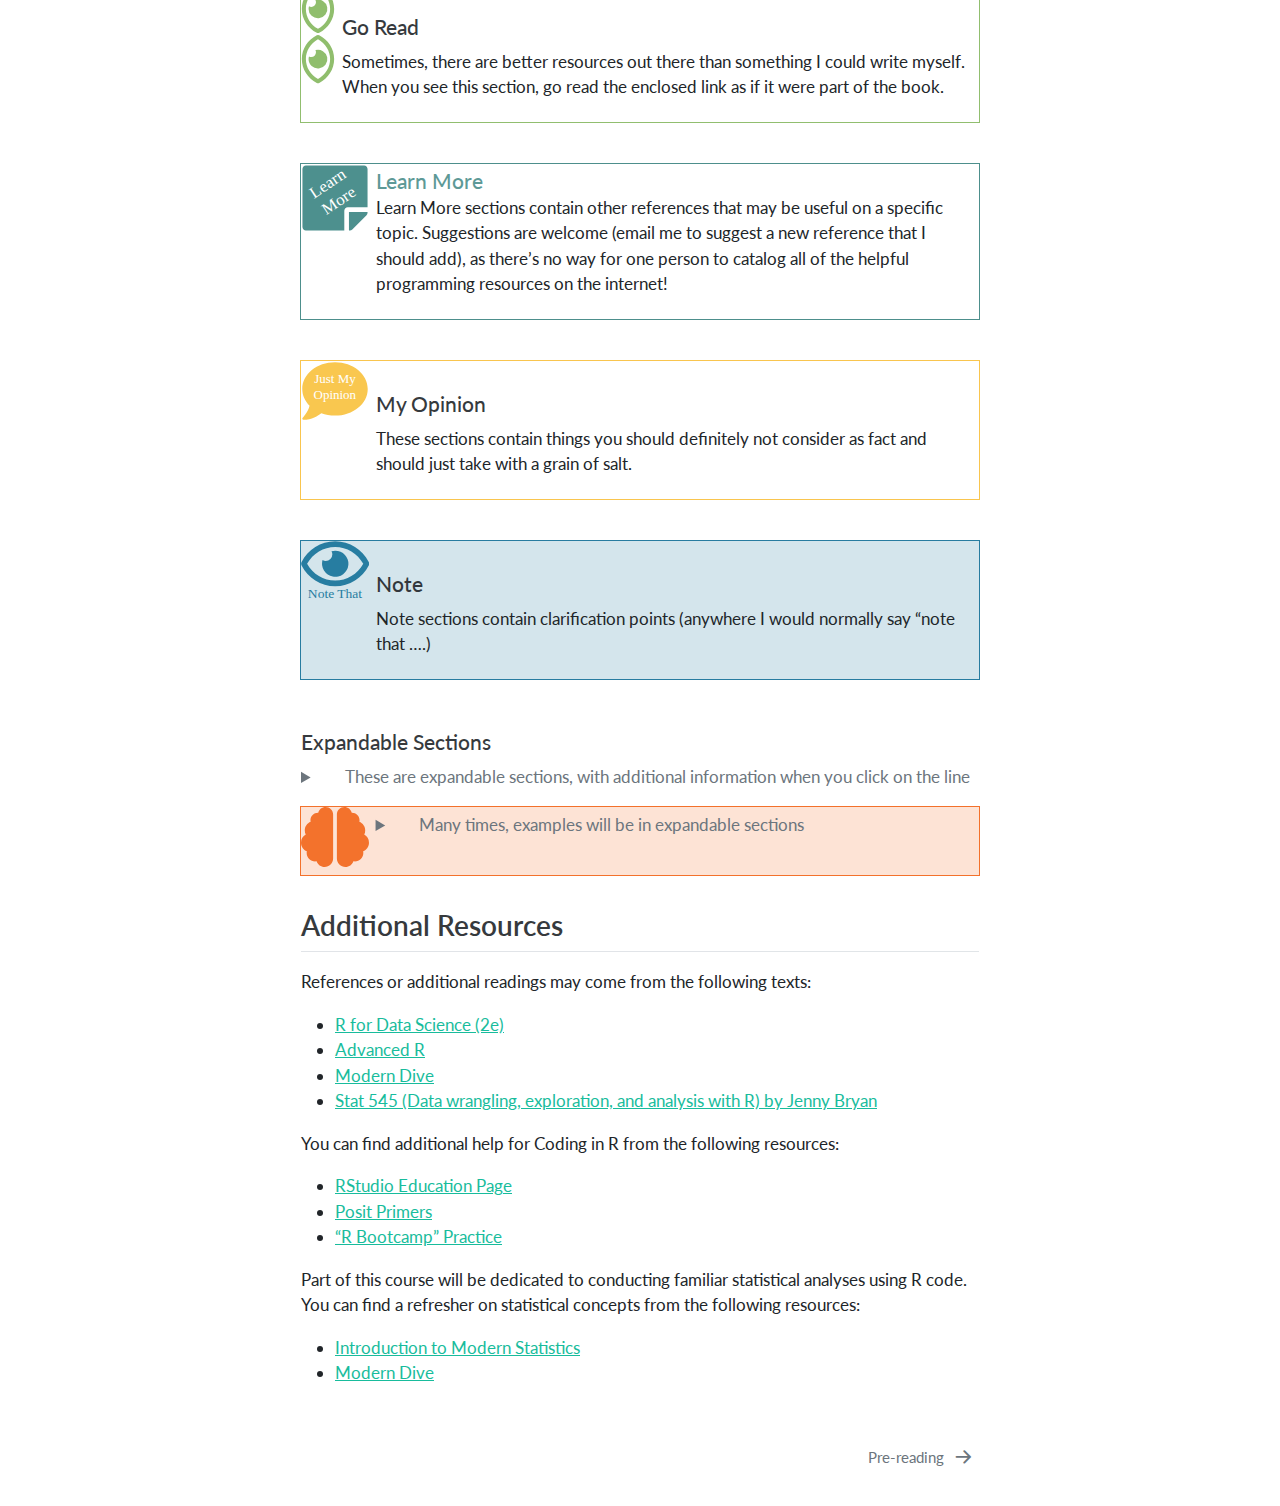
==== commit 2be6b0e2: "add week 7" ====
--- a/docs/index.html
+++ b/docs/index.html
@@ -146,6 +146,30 @@
   <div class="sidebar-item-container"> 
   <a href="./03-data-cleaning-and-manipulation.html" class="sidebar-item-text sidebar-link">
  <span class="menu-text"><span class="chapter-number">3</span>&nbsp; <span class="chapter-title">Data Cleaning and Manipulation</span></span></a>
+  </div>
+</li>
+        <li class="sidebar-item">
+  <div class="sidebar-item-container"> 
+  <a href="./04-data-joins-and-transformations.html" class="sidebar-item-text sidebar-link">
+ <span class="menu-text"><span class="chapter-number">4</span>&nbsp; <span class="chapter-title">Data Joins and Transformations</span></span></a>
+  </div>
+</li>
+        <li class="sidebar-item">
+  <div class="sidebar-item-container"> 
+  <a href="./05-special-data-types.html" class="sidebar-item-text sidebar-link">
+ <span class="menu-text"><span class="chapter-number">5</span>&nbsp; <span class="chapter-title">Special Data Types</span></span></a>
+  </div>
+</li>
+        <li class="sidebar-item">
+  <div class="sidebar-item-container"> 
+  <a href="./06-version-control.html" class="sidebar-item-text sidebar-link">
+ <span class="menu-text"><span class="chapter-number">6</span>&nbsp; <span class="chapter-title">Version Control</span></span></a>
+  </div>
+</li>
+        <li class="sidebar-item">
+  <div class="sidebar-item-container"> 
+  <a href="./07-functions.html" class="sidebar-item-text sidebar-link">
+ <span class="menu-text"><span class="chapter-number">7</span>&nbsp; <span class="chapter-title">Writing Functions</span></span></a>
   </div>
 </li>
     </ul>
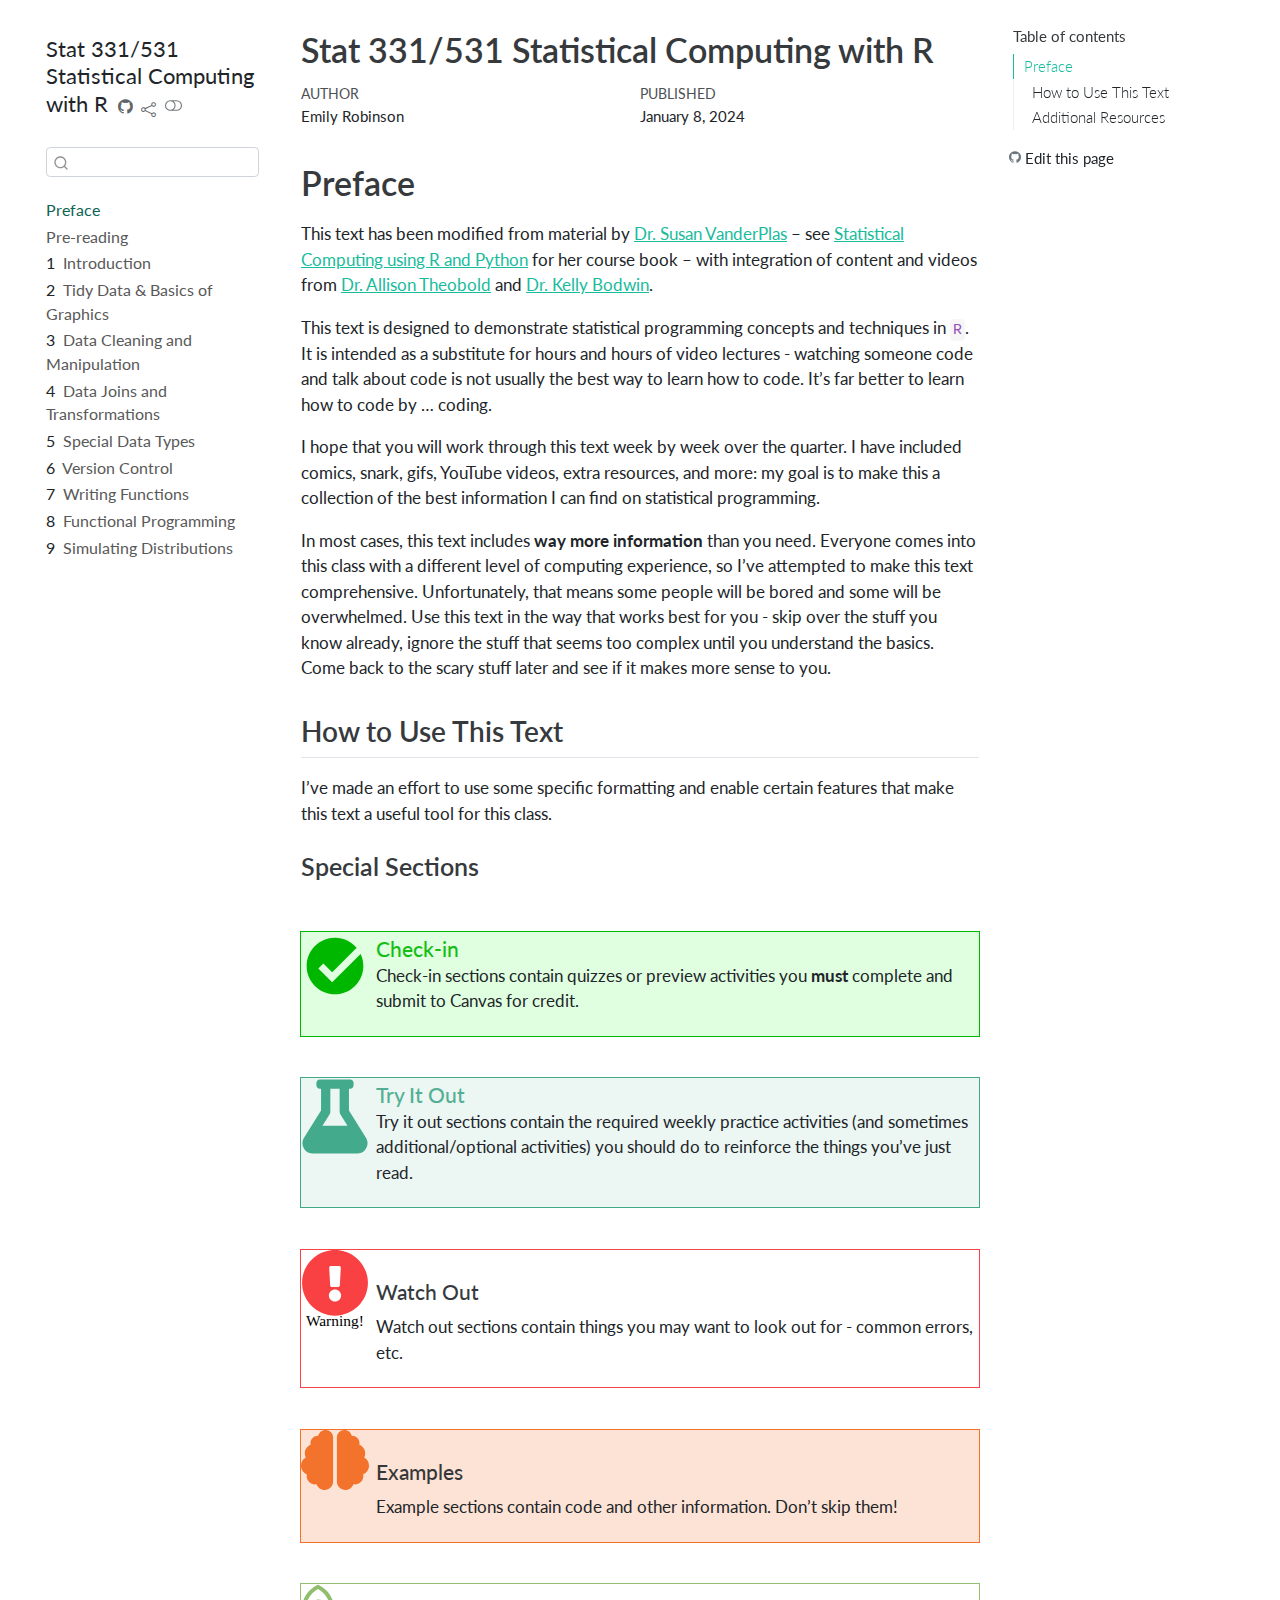
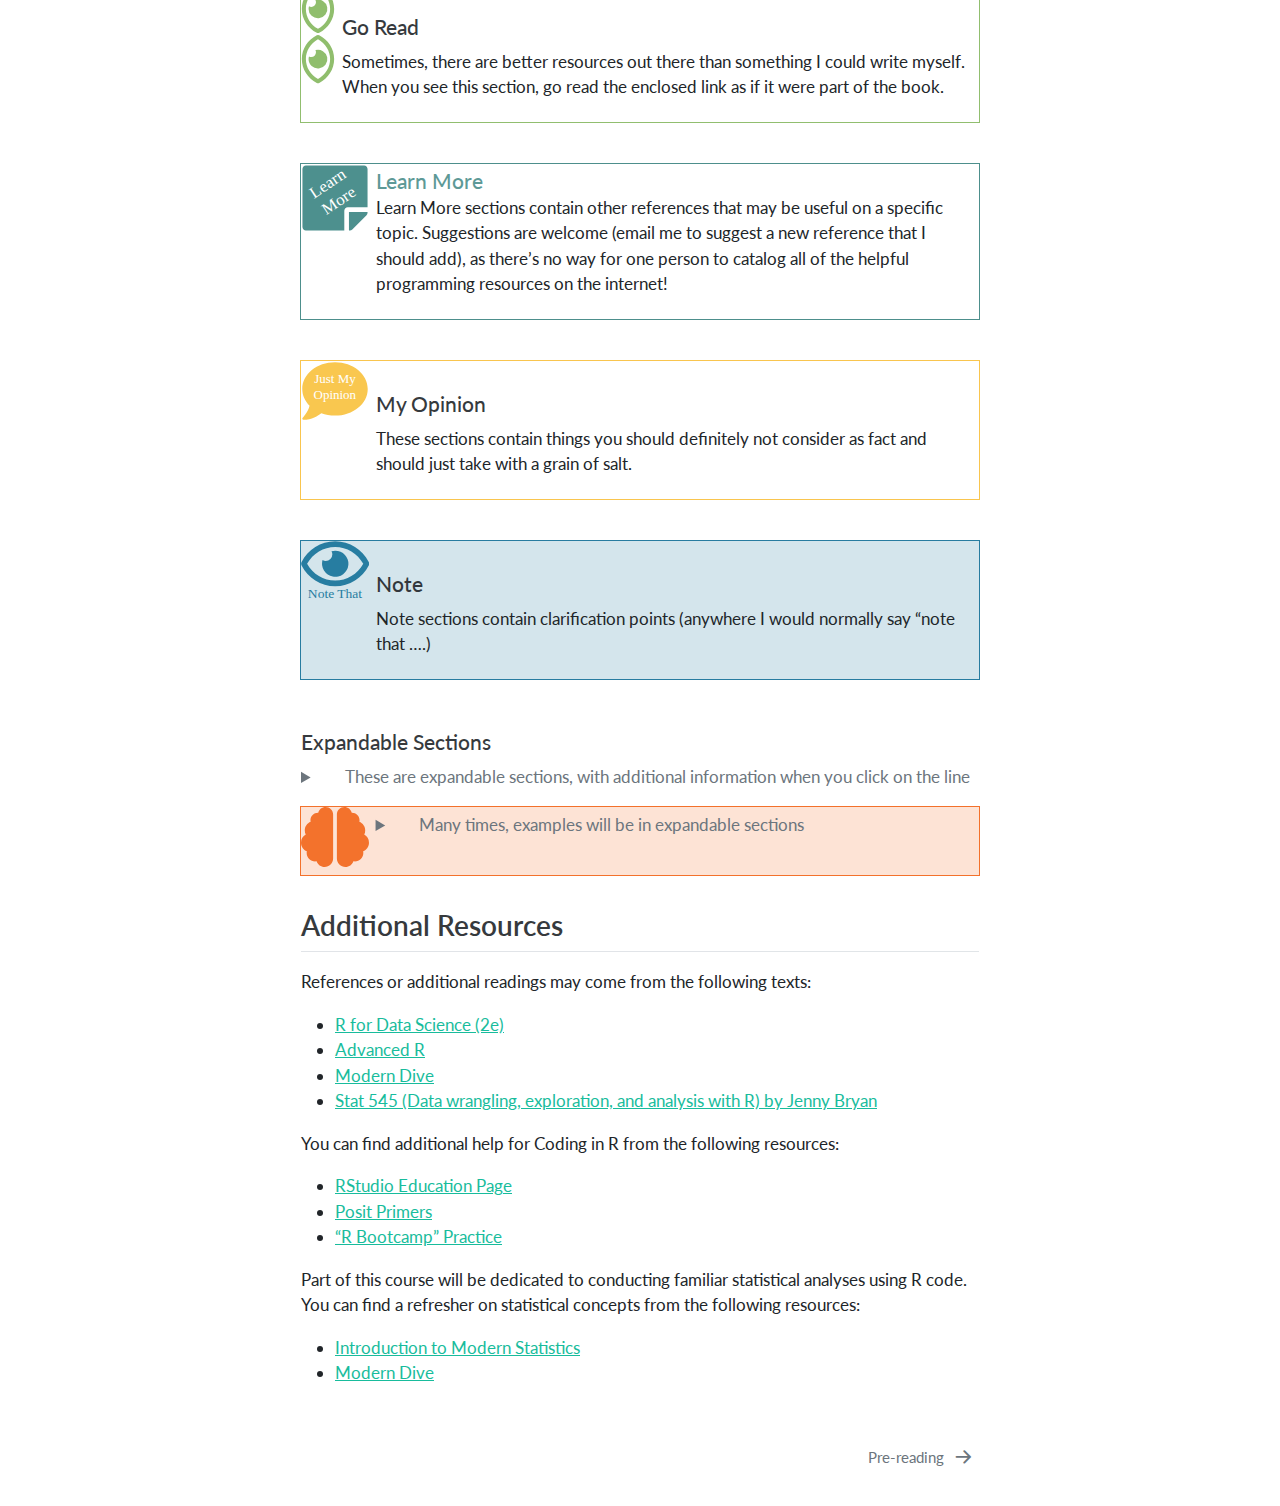
==== commit 54255fad: "week 9 text" ====
--- a/docs/index.html
+++ b/docs/index.html
@@ -170,6 +170,18 @@
   <div class="sidebar-item-container"> 
   <a href="./07-functions.html" class="sidebar-item-text sidebar-link">
  <span class="menu-text"><span class="chapter-number">7</span>&nbsp; <span class="chapter-title">Writing Functions</span></span></a>
+  </div>
+</li>
+        <li class="sidebar-item">
+  <div class="sidebar-item-container"> 
+  <a href="./08-functional-programming.html" class="sidebar-item-text sidebar-link">
+ <span class="menu-text"><span class="chapter-number">8</span>&nbsp; <span class="chapter-title">Functional Programming</span></span></a>
+  </div>
+</li>
+        <li class="sidebar-item">
+  <div class="sidebar-item-container"> 
+  <a href="./09-statistical-modeling-and-simulation.html" class="sidebar-item-text sidebar-link">
+ <span class="menu-text"><span class="chapter-number">9</span>&nbsp; <span class="chapter-title">Simulating Distributions</span></span></a>
   </div>
 </li>
     </ul>
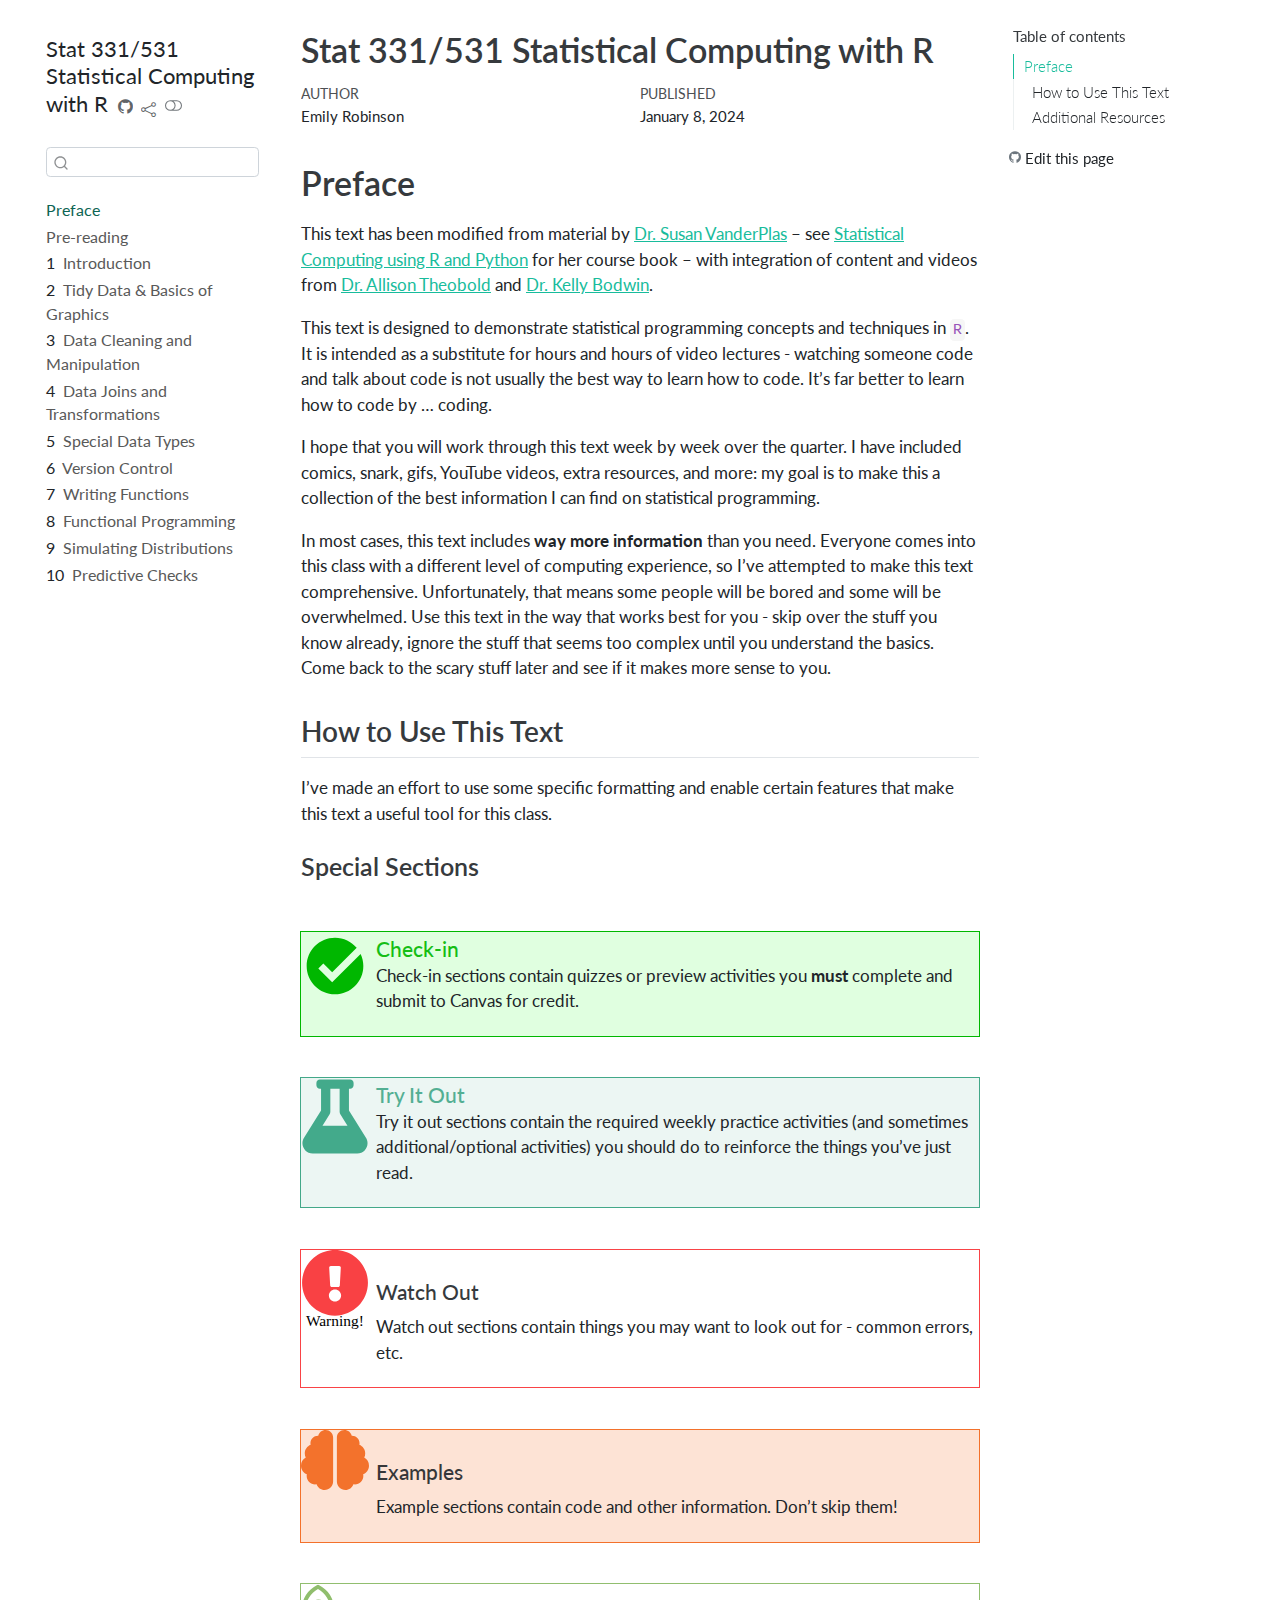
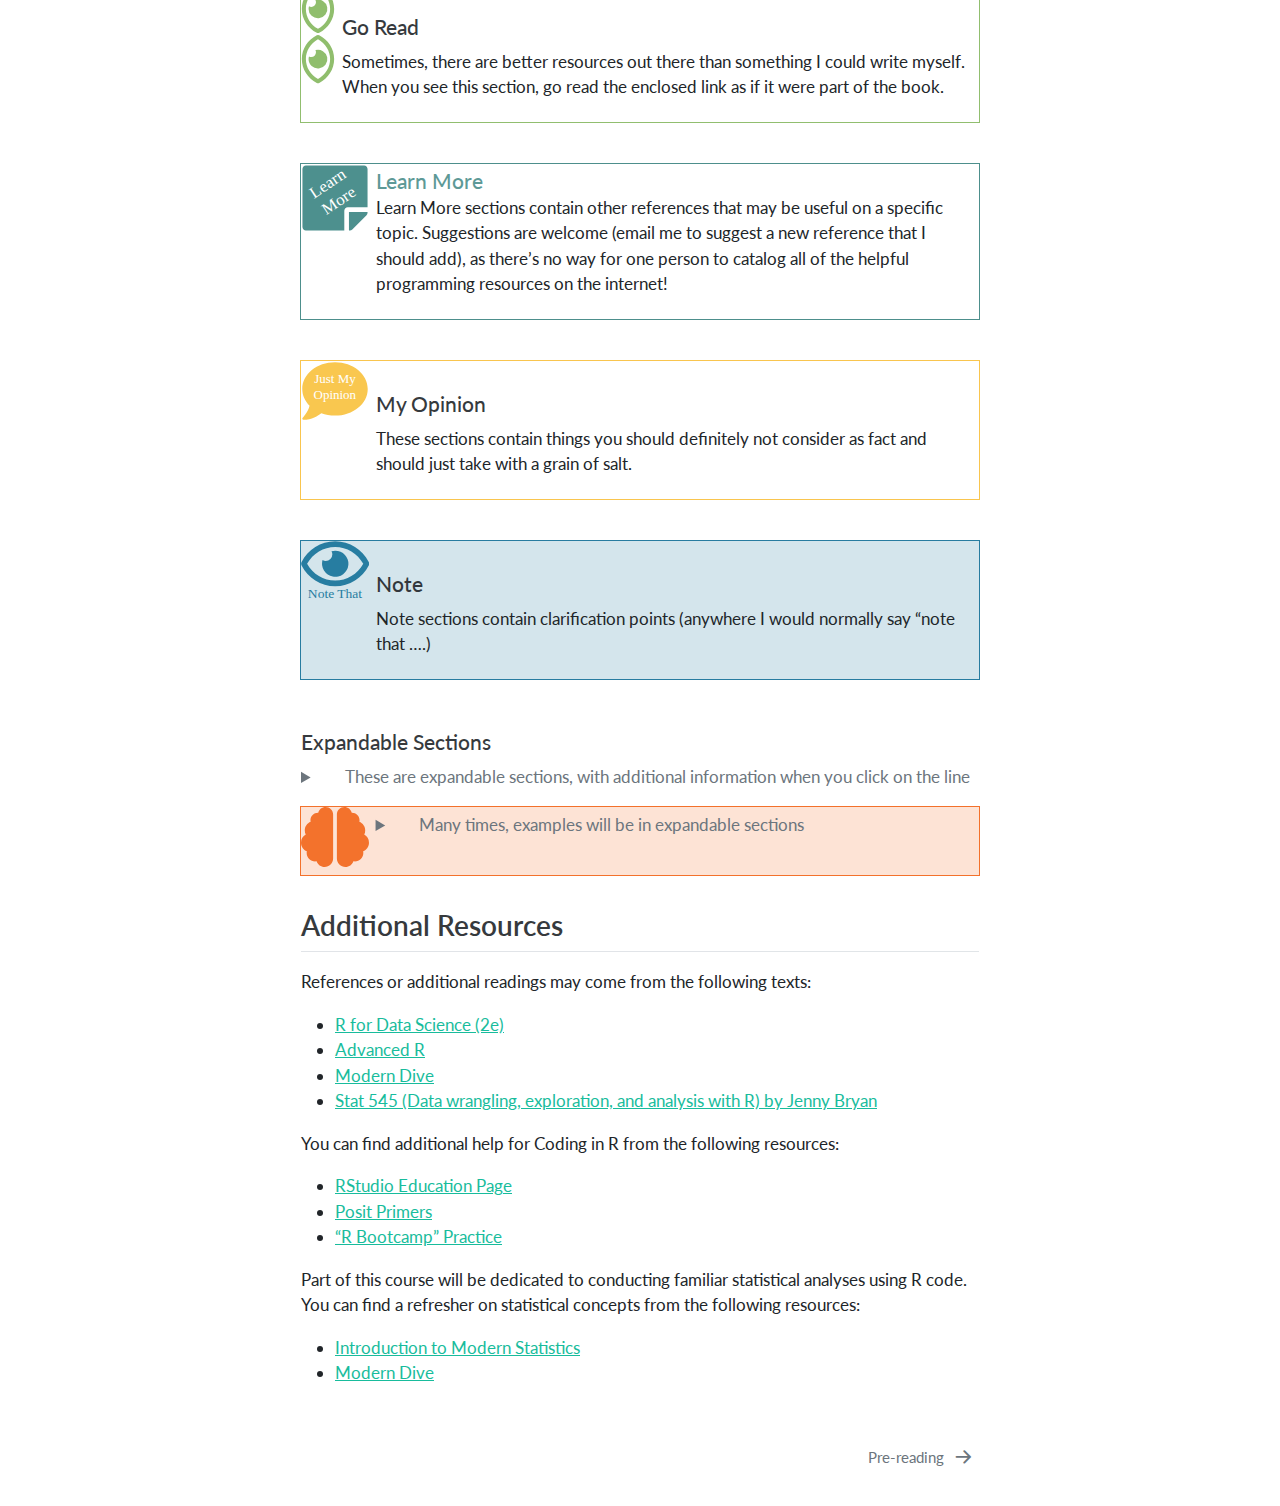
==== commit 2c9893ee: "pred checks week 10" ====
--- a/docs/index.html
+++ b/docs/index.html
@@ -182,6 +182,12 @@
   <div class="sidebar-item-container"> 
   <a href="./09-statistical-modeling-and-simulation.html" class="sidebar-item-text sidebar-link">
  <span class="menu-text"><span class="chapter-number">9</span>&nbsp; <span class="chapter-title">Simulating Distributions</span></span></a>
+  </div>
+</li>
+        <li class="sidebar-item">
+  <div class="sidebar-item-container"> 
+  <a href="./10-predictive-checks.html" class="sidebar-item-text sidebar-link">
+ <span class="menu-text"><span class="chapter-number">10</span>&nbsp; <span class="chapter-title">Predictive Checks</span></span></a>
   </div>
 </li>
     </ul>
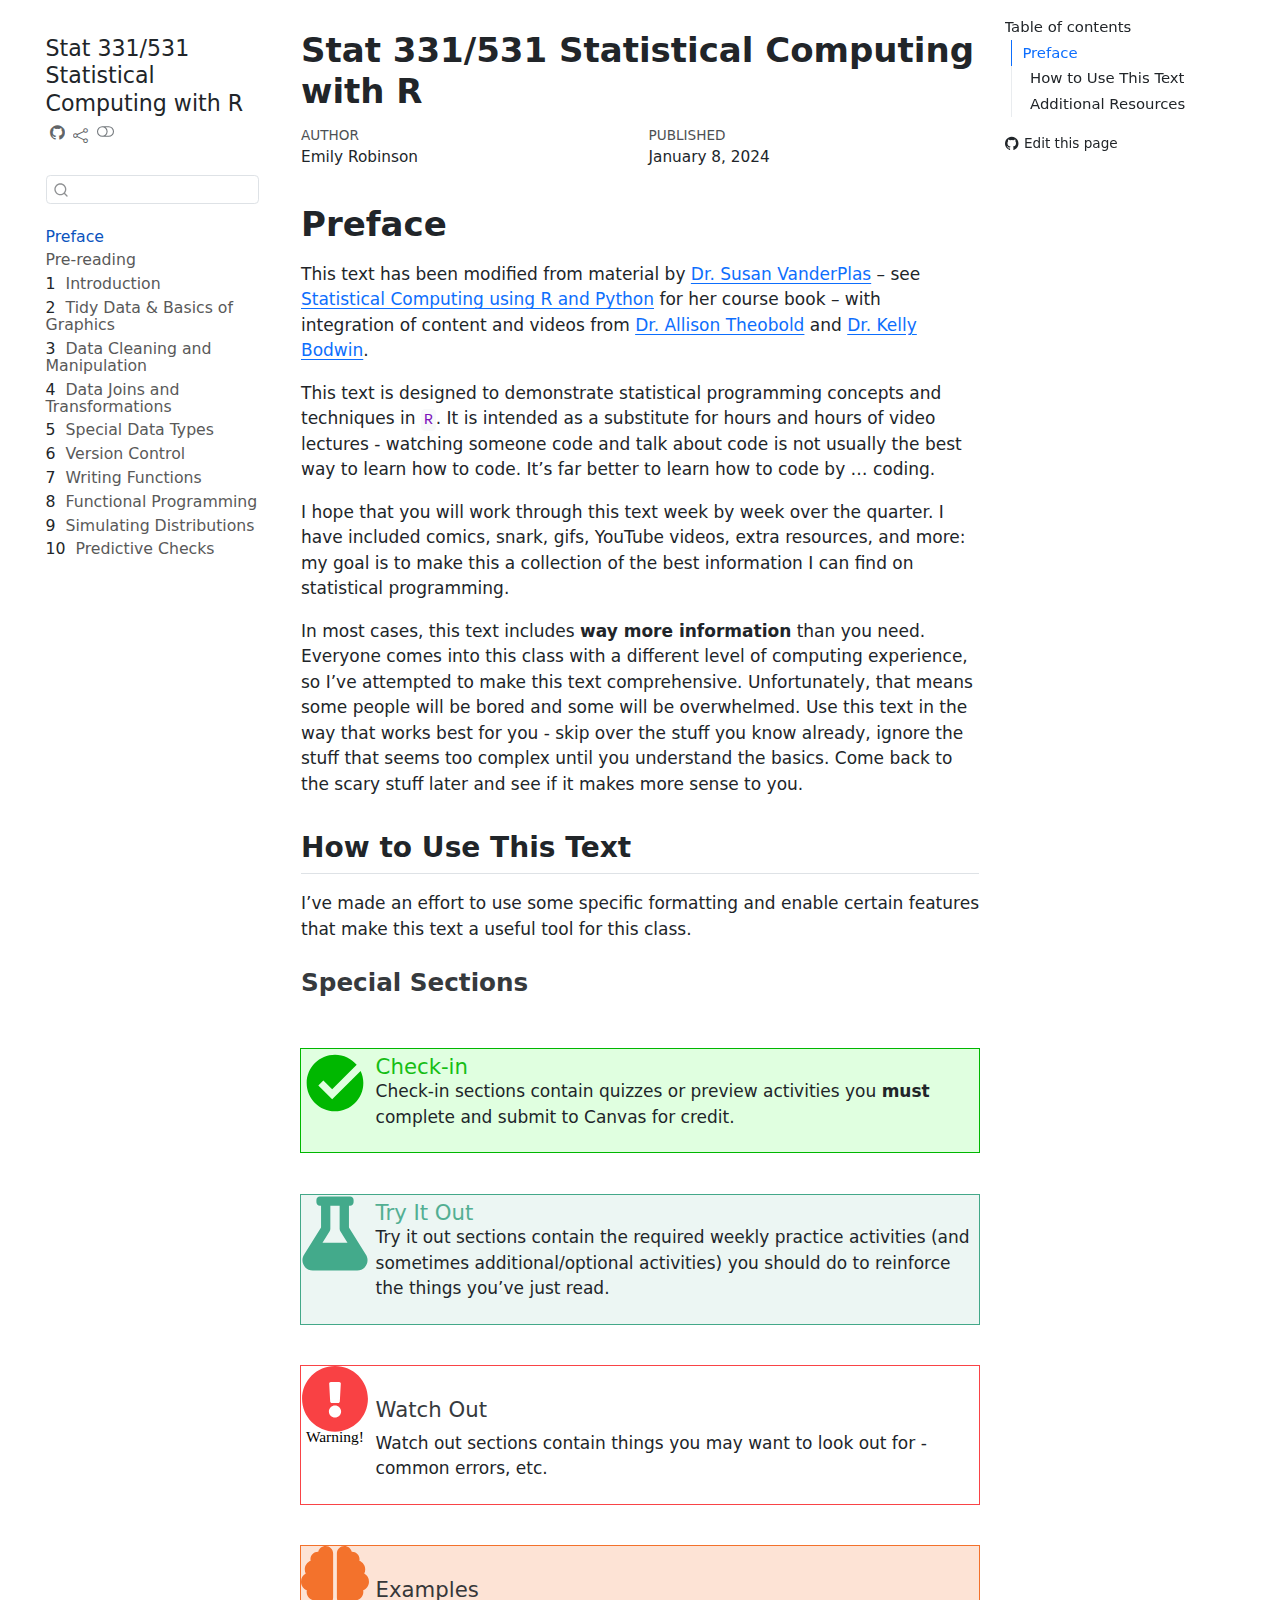
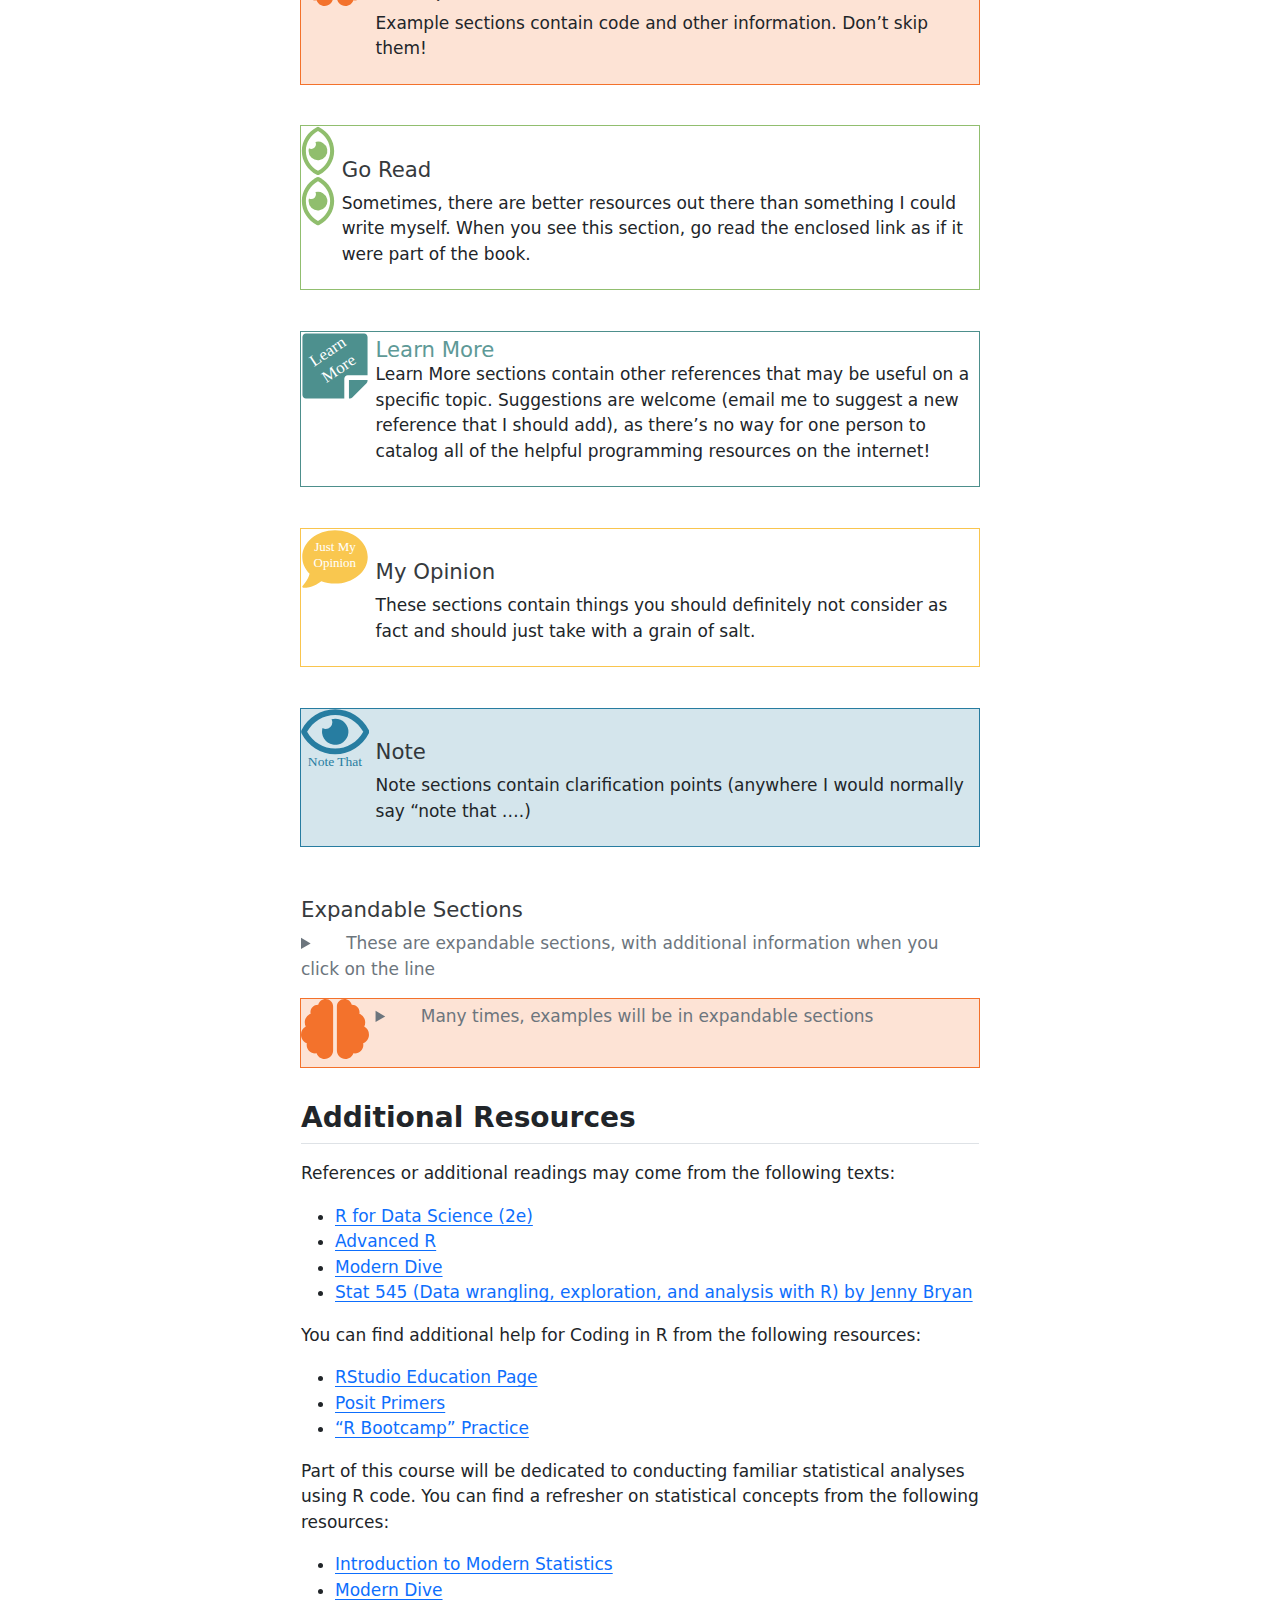
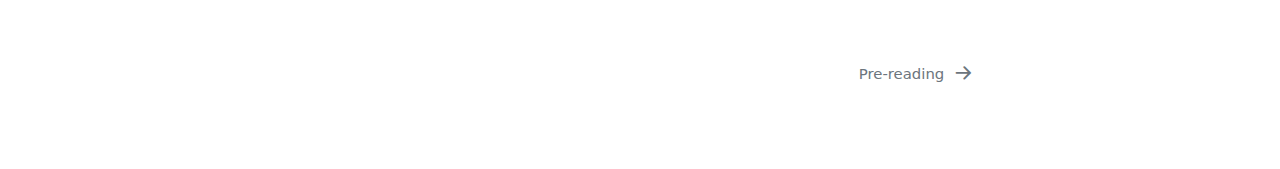
==== commit 102d8363: "re-rendering for faster loading" ====
--- a/docs/index.html
+++ b/docs/index.html
@@ -1,11 +1,14 @@
 <!DOCTYPE html>
 <html xmlns="http://www.w3.org/1999/xhtml" lang="en" xml:lang="en"><head>
-<meta http-equiv="Content-Type" content="text/html; charset=UTF-8">
+
 <meta charset="utf-8">
-<meta name="generator" content="quarto-1.3.450">
+<meta name="generator" content="quarto-1.6.40">
+
 <meta name="viewport" content="width=device-width, initial-scale=1.0, user-scalable=yes">
+
 <meta name="author" content="Emily Robinson">
 <meta name="dcterms.date" content="2024-01-08">
+
 <title>Stat 331/531 Statistical Computing with R</title>
 <style>
 code{white-space: pre-wrap;}
@@ -21,6 +24,7 @@
 }
 </style>
 
+
 <script src="site_libs/quarto-nav/quarto-nav.js"></script>
 <script src="site_libs/quarto-nav/headroom.min.js"></script>
 <script src="site_libs/clipboard/clipboard.min.js"></script>
@@ -34,19 +38,26 @@
 <script src="site_libs/quarto-html/tippy.umd.min.js"></script>
 <script src="site_libs/quarto-html/anchor.min.js"></script>
 <link href="site_libs/quarto-html/tippy.css" rel="stylesheet">
-<link href="site_libs/quarto-html/quarto-syntax-highlighting.css" rel="stylesheet" class="quarto-color-scheme" id="quarto-text-highlighting-styles">
-<link href="site_libs/quarto-html/quarto-syntax-highlighting-dark.css" rel="prefetch" class="quarto-color-scheme quarto-color-alternate" id="quarto-text-highlighting-styles">
+<link href="site_libs/quarto-html/quarto-syntax-highlighting-549806ee2085284f45b00abea8c6df48.css" rel="stylesheet" class="quarto-color-scheme" id="quarto-text-highlighting-styles">
+<link href="site_libs/quarto-html/quarto-syntax-highlighting-dark-8ea72dc5fed832574809a9c94082fbbb.css" rel="prefetch" class="quarto-color-scheme quarto-color-alternate" id="quarto-text-highlighting-styles">
 <script src="site_libs/bootstrap/bootstrap.min.js"></script>
 <link href="site_libs/bootstrap/bootstrap-icons.css" rel="stylesheet">
-<link href="site_libs/bootstrap/bootstrap.min.css" rel="stylesheet" class="quarto-color-scheme" id="quarto-bootstrap" data-mode="light">
-<link href="site_libs/bootstrap/bootstrap-dark.min.css" rel="prefetch" class="quarto-color-scheme quarto-color-alternate" id="quarto-bootstrap" data-mode="dark">
-<link href="site_libs/quarto-contrib/line-highlight-1.0.0/line-highlight.css" rel="stylesheet"><script id="quarto-search-options" type="application/json">{
+<link href="site_libs/bootstrap/bootstrap-32dee248df1cfa0041543c586c7ed09c.min.css" rel="stylesheet" append-hash="true" class="quarto-color-scheme" id="quarto-bootstrap" data-mode="light">
+<link href="site_libs/bootstrap/bootstrap-dark-6eb86e081c92c5d01c7afa1be8d32804.min.css" rel="prefetch" append-hash="true" class="quarto-color-scheme quarto-color-alternate" id="quarto-bootstrap" data-mode="dark">
+<link href="site_libs/quarto-contrib/line-highlight-1.0.0/line-highlight.css" rel="stylesheet">
+<script id="quarto-search-options" type="application/json">{
   "location": "sidebar",
   "copy-button": false,
   "collapse-after": 3,
   "panel-placement": "start",
   "type": "textbox",
-  "limit": 20,
+  "limit": 50,
+  "keyboard-shortcut": [
+    "f",
+    "/",
+    "s"
+  ],
+  "show-item-context": false,
   "language": {
     "search-no-results-text": "No results",
     "search-matching-documents-text": "matching documents",
@@ -55,58 +66,69 @@
     "search-more-match-text": "more match in this document",
     "search-more-matches-text": "more matches in this document",
     "search-clear-button-title": "Clear",
+    "search-text-placeholder": "",
     "search-detached-cancel-button-title": "Cancel",
     "search-submit-button-title": "Submit",
     "search-label": "Search"
   }
-}</script><link href="site_libs/font-awesome-6.4.2/css/all.min.css" rel="stylesheet">
+}</script>
+<link href="site_libs/font-awesome-6.4.2/css/all.min.css" rel="stylesheet">
 <link href="site_libs/font-awesome-6.4.2/css/v4-shims.min.css" rel="stylesheet">
+
+
 <link rel="stylesheet" href="style.css">
 </head>
+
 <body class="nav-sidebar floating">
 
 <div id="quarto-search-results"></div>
-  <header id="quarto-header" class="headroom fixed-top"><nav class="quarto-secondary-nav"><div class="container-fluid d-flex">
-      <button type="button" class="quarto-btn-toggle btn" data-bs-toggle="collapse" data-bs-target="#quarto-sidebar,#quarto-sidebar-glass" aria-controls="quarto-sidebar" aria-expanded="false" aria-label="Toggle sidebar navigation" onclick="if (window.quartoToggleHeadroom) { window.quartoToggleHeadroom(); }">
+  <header id="quarto-header" class="headroom fixed-top">
+  <nav class="quarto-secondary-nav">
+    <div class="container-fluid d-flex">
+      <button type="button" class="quarto-btn-toggle btn" data-bs-toggle="collapse" role="button" data-bs-target=".quarto-sidebar-collapse-item" aria-controls="quarto-sidebar" aria-expanded="false" aria-label="Toggle sidebar navigation" onclick="if (window.quartoToggleHeadroom) { window.quartoToggleHeadroom(); }">
         <i class="bi bi-layout-text-sidebar-reverse"></i>
       </button>
-      <nav class="quarto-page-breadcrumbs" aria-label="breadcrumb"><ol class="breadcrumb"><li class="breadcrumb-item"><a href="./index.html">Preface</a></li></ol></nav>
-      <a class="flex-grow-1" role="button" data-bs-toggle="collapse" data-bs-target="#quarto-sidebar,#quarto-sidebar-glass" aria-controls="quarto-sidebar" aria-expanded="false" aria-label="Toggle sidebar navigation" onclick="if (window.quartoToggleHeadroom) { window.quartoToggleHeadroom(); }">      
-      </a>
-      <button type="button" class="btn quarto-search-button" aria-label="" onclick="window.quartoOpenSearch();">
+        <nav class="quarto-page-breadcrumbs" aria-label="breadcrumb"><ol class="breadcrumb"><li class="breadcrumb-item"><a href="./index.html">Preface</a></li></ol></nav>
+        <a class="flex-grow-1" role="navigation" data-bs-toggle="collapse" data-bs-target=".quarto-sidebar-collapse-item" aria-controls="quarto-sidebar" aria-expanded="false" aria-label="Toggle sidebar navigation" onclick="if (window.quartoToggleHeadroom) { window.quartoToggleHeadroom(); }">      
+        </a>
+      <button type="button" class="btn quarto-search-button" aria-label="Search" onclick="window.quartoOpenSearch();">
         <i class="bi bi-search"></i>
       </button>
     </div>
-  </nav></header><!-- content --><div id="quarto-content" class="quarto-container page-columns page-rows-contents page-layout-article">
+  </nav>
+</header>
+<!-- content -->
+<div id="quarto-content" class="quarto-container page-columns page-rows-contents page-layout-article">
 <!-- sidebar -->
-  <nav id="quarto-sidebar" class="sidebar collapse collapse-horizontal sidebar-navigation floating overflow-auto"><div class="pt-lg-2 mt-2 text-left sidebar-header">
+  <nav id="quarto-sidebar" class="sidebar collapse collapse-horizontal quarto-sidebar-collapse-item sidebar-navigation floating overflow-auto">
+    <div class="pt-lg-2 mt-2 text-left sidebar-header">
     <div class="sidebar-title mb-0 py-0">
       <a href="./">Stat 331/531 Statistical Computing with R</a> 
         <div class="sidebar-tools-main tools-wide">
-    <a href="https://github.com/earobinson95/stat331-calpoly-text" rel="" title="Source Code" class="quarto-navigation-tool px-1" aria-label="Source Code"><i class="bi bi-github"></i></a>
+    <a href="https://github.com/earobinson95/stat331-calpoly-text" title="Source Code" class="quarto-navigation-tool px-1" aria-label="Source Code"><i class="bi bi-github"></i></a>
     <div class="dropdown">
-      <a href="" title="Share" id="quarto-navigation-tool-dropdown-0" class="quarto-navigation-tool dropdown-toggle px-1" data-bs-toggle="dropdown" aria-expanded="false" aria-label="Share"><i class="bi bi-share"></i></a>
+      <a href="" title="Share" id="quarto-navigation-tool-dropdown-0" class="quarto-navigation-tool dropdown-toggle px-1" data-bs-toggle="dropdown" aria-expanded="false" role="link" aria-label="Share"><i class="bi bi-share"></i></a>
       <ul class="dropdown-menu" aria-labelledby="quarto-navigation-tool-dropdown-0">
-<li>
-            <a class="dropdown-item sidebar-tools-main-item" href="https://twitter.com/intent/tweet?url=%7Curl%7C">
-              <i class="bi bi-bi-twitter pe-1"></i>
+          <li>
+            <a class="dropdown-item sidebar-tools-main-item" href="https://twitter.com/intent/tweet?url=|url|">
+              <i class="bi bi-twitter pe-1"></i>
             Twitter
             </a>
           </li>
           <li>
-            <a class="dropdown-item sidebar-tools-main-item" href="https://www.facebook.com/sharer/sharer.php?u=%7Curl%7C">
-              <i class="bi bi-bi-facebook pe-1"></i>
+            <a class="dropdown-item sidebar-tools-main-item" href="https://www.facebook.com/sharer/sharer.php?u=|url|">
+              <i class="bi bi-facebook pe-1"></i>
             Facebook
             </a>
           </li>
           <li>
-            <a class="dropdown-item sidebar-tools-main-item" href="https://www.linkedin.com/sharing/share-offsite/?url=%7Curl%7C">
-              <i class="bi bi-bi-linkedin pe-1"></i>
+            <a class="dropdown-item sidebar-tools-main-item" href="https://www.linkedin.com/sharing/share-offsite/?url=|url|">
+              <i class="bi bi-linkedin pe-1"></i>
             LinkedIn
             </a>
           </li>
       </ul>
-</div>
+    </div>
   <a href="" class="quarto-color-scheme-toggle quarto-navigation-tool  px-1" onclick="window.quartoToggleColorScheme(); return false;" title="Toggle dark mode"><i class="bi"></i></a>
 </div>
     </div>
@@ -118,7 +140,7 @@
         </div>
     <div class="sidebar-menu-container"> 
     <ul class="list-unstyled mt-1">
-<li class="sidebar-item">
+        <li class="sidebar-item">
   <div class="sidebar-item-container"> 
   <a href="./index.html" class="sidebar-item-text sidebar-link active">
  <span class="menu-text">Preface</span></a>
@@ -191,29 +213,31 @@
   </div>
 </li>
     </ul>
-</div>
-</nav><div id="quarto-sidebar-glass" data-bs-toggle="collapse" data-bs-target="#quarto-sidebar,#quarto-sidebar-glass"></div>
+    </div>
+</nav>
+<div id="quarto-sidebar-glass" class="quarto-sidebar-collapse-item" data-bs-toggle="collapse" data-bs-target=".quarto-sidebar-collapse-item"></div>
 <!-- margin-sidebar -->
     <div id="quarto-margin-sidebar" class="sidebar margin-sidebar">
-        <nav id="TOC" role="doc-toc" class="toc-active"><h2 id="toc-title">Table of contents</h2>
+        <nav id="TOC" role="doc-toc" class="toc-active">
+    <h2 id="toc-title">Table of contents</h2>
    
   <ul>
-<li>
-<a href="#preface" id="toc-preface" class="nav-link active" data-scroll-target="#preface">Preface</a>
+  <li><a href="#preface" id="toc-preface" class="nav-link active" data-scroll-target="#preface">Preface</a>
   <ul class="collapse">
-<li>
-<a href="#how-to-use-this-text" id="toc-how-to-use-this-text" class="nav-link" data-scroll-target="#how-to-use-this-text">How to Use This Text</a>
+  <li><a href="#how-to-use-this-text" id="toc-how-to-use-this-text" class="nav-link" data-scroll-target="#how-to-use-this-text">How to Use This Text</a>
   <ul class="collapse">
-<li><a href="#special-sections" id="toc-special-sections" class="nav-link" data-scroll-target="#special-sections">Special Sections</a></li>
+  <li><a href="#special-sections" id="toc-special-sections" class="nav-link" data-scroll-target="#special-sections">Special Sections</a></li>
+  </ul></li>
+  <li><a href="#additional-resources" id="toc-additional-resources" class="nav-link" data-scroll-target="#additional-resources">Additional Resources</a></li>
+  </ul></li>
   </ul>
-</li>
-  <li><a href="#additional-resources" id="toc-additional-resources" class="nav-link" data-scroll-target="#additional-resources">Additional Resources</a></li>
-  </ul>
-</li>
-  </ul><div class="toc-actions"><div><i class="bi bi-github"></i></div><div class="action-links"><p><a href="https://github.com/earobinson95/stat331-calpoly-text/edit/main/index.qmd" class="toc-action">Edit this page</a></p></div></div></nav>
+<div class="toc-actions"><ul><li><a href="https://github.com/earobinson95/stat331-calpoly-text/edit/main/index.qmd" class="toc-action"><i class="bi bi-github"></i>Edit this page</a></li></ul></div></nav>
     </div>
 <!-- main -->
-<main class="content" id="quarto-document-content"><header id="title-block-header" class="quarto-title-block default"><div class="quarto-title">
+<main class="content" id="quarto-document-content">
+
+<header id="title-block-header" class="quarto-title-block default">
+<div class="quarto-title">
 <h1 class="title">Stat 331/531 Statistical Computing with R</h1>
 </div>
 
@@ -239,47 +263,81 @@
   </div>
   
 
-</header><section id="preface" class="level1 unnumbered"><h1 class="unnumbered">Preface</h1>
+
+</header>
+
+
+<section id="preface" class="level1 unnumbered">
+<h1 class="unnumbered">Preface</h1>
 <p>This text has been modified from material by <a href="https://github.com/srvanderplas">Dr.&nbsp;Susan VanderPlas</a> – see <a href="https://srvanderplas.github.io/stat-computing-r-python/">Statistical Computing using R and Python</a> for her course book – with integration of content and videos from <a href="https://github.com/atheobold">Dr.&nbsp;Allison Theobold</a> and <a href="https://github.com/kbodwin">Dr.&nbsp;Kelly Bodwin</a>.</p>
 <p>This text is designed to demonstrate statistical programming concepts and techniques in <code>R</code>. It is intended as a substitute for hours and hours of video lectures - watching someone code and talk about code is not usually the best way to learn how to code. It’s far better to learn how to code by … coding.</p>
 <p>I hope that you will work through this text week by week over the quarter. I have included comics, snark, gifs, YouTube videos, extra resources, and more: my goal is to make this a collection of the best information I can find on statistical programming.</p>
 <p>In most cases, this text includes <strong>way more information</strong> than you need. Everyone comes into this class with a different level of computing experience, so I’ve attempted to make this text comprehensive. Unfortunately, that means some people will be bored and some will be overwhelmed. Use this text in the way that works best for you - skip over the stuff you know already, ignore the stuff that seems too complex until you understand the basics. Come back to the scary stuff later and see if it makes more sense to you.</p>
-<section id="how-to-use-this-text" class="level2"><h2 class="anchored" data-anchor-id="how-to-use-this-text">How to Use This Text</h2>
+<section id="how-to-use-this-text" class="level2">
+<h2 class="anchored" data-anchor-id="how-to-use-this-text">How to Use This Text</h2>
 <p>I’ve made an effort to use some specific formatting and enable certain features that make this text a useful tool for this class.</p>
-<section id="special-sections" class="level3"><h3 class="anchored" data-anchor-id="special-sections">Special Sections</h3>
+<section id="special-sections" class="level3">
+<h3 class="anchored" data-anchor-id="special-sections">Special Sections</h3>
 <p><br></p>
-<section id="check-in" class="level4 check-in"><h4 class="anchored" data-anchor-id="check-in">Check-in</h4>
+<section id="check-in" class="level4 check-in">
+<h4 class="anchored" data-anchor-id="check-in">Check-in</h4>
 <p>Check-in sections contain quizzes or preview activities you <strong>must</strong> complete and submit to Canvas for credit.</p>
-</section><p><br></p>
-<section id="try-it-out" class="level4 tryitout"><h4 class="anchored" data-anchor-id="try-it-out">Try It Out</h4>
+</section>
+<p><br></p>
+<section id="try-it-out" class="level4 tryitout">
+<h4 class="anchored" data-anchor-id="try-it-out">Try It Out</h4>
 <p>Try it out sections contain the required weekly practice activities (and sometimes additional/optional activities) you should do to reinforce the things you’ve just read.</p>
-</section><p><br></p>
-<section id="watch-out" class="level4 watchout"><h4 class="anchored" data-anchor-id="watch-out">Watch Out</h4>
+</section>
+<p><br></p>
+<section id="watch-out" class="level4 watchout">
+<h4 class="anchored" data-anchor-id="watch-out">Watch Out</h4>
 <p>Watch out sections contain things you may want to look out for - common errors, etc.</p>
-</section><p><br></p>
-<section id="examples" class="level4 ex"><h4 class="anchored" data-anchor-id="examples">Examples</h4>
+</section>
+<p><br></p>
+<section id="examples" class="level4 ex">
+<h4 class="anchored" data-anchor-id="examples">Examples</h4>
 <p>Example sections contain code and other information. Don’t skip them!</p>
-</section><p><br></p>
-<section id="go-read" class="level4 go-read"><h4 class="anchored" data-anchor-id="go-read">Go Read</h4>
+</section>
+<p><br></p>
+<section id="go-read" class="level4 go-read">
+<h4 class="anchored" data-anchor-id="go-read">Go Read</h4>
 <p>Sometimes, there are better resources out there than something I could write myself. When you see this section, go read the enclosed link as if it were part of the book.</p>
-</section><p><br></p>
-<section id="learn-more" class="level4 learn-more"><h4 class="anchored" data-anchor-id="learn-more">Learn More</h4>
+</section>
+<p><br></p>
+<section id="learn-more" class="level4 learn-more">
+<h4 class="anchored" data-anchor-id="learn-more">Learn More</h4>
 <p>Learn More sections contain other references that may be useful on a specific topic. Suggestions are welcome (email me to suggest a new reference that I should add), as there’s no way for one person to catalog all of the helpful programming resources on the internet!</p>
-</section><p><br></p>
-<section id="my-opinion" class="level4 my-opinion"><h4 class="anchored" data-anchor-id="my-opinion">My Opinion</h4>
+</section>
+<p><br></p>
+<section id="my-opinion" class="level4 my-opinion">
+<h4 class="anchored" data-anchor-id="my-opinion">My Opinion</h4>
 <p>These sections contain things you should definitely not consider as fact and should just take with a grain of salt.</p>
-</section><p><br></p>
-<section id="note" class="level4 note"><h4 class="anchored" data-anchor-id="note">Note</h4>
+</section>
+<p><br></p>
+<section id="note" class="level4 note">
+<h4 class="anchored" data-anchor-id="note">Note</h4>
 <p>Note sections contain clarification points (anywhere I would normally say “note that ….)</p>
-</section><p><br></p>
-<section id="expandable-sections" class="level4"><h4 class="anchored" data-anchor-id="expandable-sections">Expandable Sections</h4>
-<details><summary>
+</section>
+<p><br></p>
+<section id="expandable-sections" class="level4">
+<h4 class="anchored" data-anchor-id="expandable-sections">Expandable Sections</h4>
+<details>
+<summary>
 These are expandable sections, with additional information when you click on the line
-</summary><p>This additional information may be information that is helpful but not essential, or it may be that an example just takes a LOT of space and I want to make sure you can skim the book without having to scroll through a ton of output.</p>
-</details><details class="ex"><summary>
+</summary>
+<p>This additional information may be information that is helpful but not essential, or it may be that an example just takes a LOT of space and I want to make sure you can skim the book without having to scroll through a ton of output.</p>
+</details>
+<details class="ex">
+<summary>
 Many times, examples will be in expandable sections
-</summary><p>This keeps the code and output from obscuring the actual information in the textbook that I want you to retain. You can always look up the syntax, but you do need to absorb the details I’ve written out.</p>
-</details></section></section></section><section id="additional-resources" class="level2"><h2 class="anchored" data-anchor-id="additional-resources">Additional Resources</h2>
+</summary>
+<p>This keeps the code and output from obscuring the actual information in the textbook that I want you to retain. You can always look up the syntax, but you do need to absorb the details I’ve written out.</p>
+</details>
+</section>
+</section>
+</section>
+<section id="additional-resources" class="level2">
+<h2 class="anchored" data-anchor-id="additional-resources">Additional Resources</h2>
 <p>References or additional readings may come from the following texts:</p>
 <ul>
 <li><a href="https://r4ds.hadley.nz/">R for Data Science (2e)</a></li>
@@ -300,7 +358,11 @@
 </ul>
 
 
-</section></section></main><!-- /main --><script id="quarto-html-after-body" type="application/javascript">
+</section>
+</section>
+
+</main> <!-- /main -->
+<script id="quarto-html-after-body" type="application/javascript">
 window.document.addEventListener("DOMContentLoaded", function (event) {
   const toggleBodyColorMode = (bsSheetEl) => {
     const mode = bsSheetEl.getAttribute("data-mode");
@@ -343,6 +405,33 @@
       }
     }
   }
+  const toggleGiscusIfUsed = (isAlternate, darkModeDefault) => {
+    const baseTheme = document.querySelector('#giscus-base-theme')?.value ?? 'light';
+    const alternateTheme = document.querySelector('#giscus-alt-theme')?.value ?? 'dark';
+    let newTheme = '';
+    if(darkModeDefault) {
+      newTheme = isAlternate ? baseTheme : alternateTheme;
+    } else {
+      newTheme = isAlternate ? alternateTheme : baseTheme;
+    }
+    const changeGiscusTheme = () => {
+      // From: https://github.com/giscus/giscus/issues/336
+      const sendMessage = (message) => {
+        const iframe = document.querySelector('iframe.giscus-frame');
+        if (!iframe) return;
+        iframe.contentWindow.postMessage({ giscus: message }, 'https://giscus.app');
+      }
+      sendMessage({
+        setConfig: {
+          theme: newTheme
+        }
+      });
+    }
+    const isGiscussLoaded = window.document.querySelector('iframe.giscus-frame') !== null;
+    if (isGiscussLoaded) {
+      changeGiscusTheme();
+    }
+  }
   const toggleColorMode = (alternate) => {
     // Switch the stylesheets
     const alternateStylesheets = window.document.querySelectorAll('link.quarto-color-scheme.quarto-color-alternate');
@@ -409,13 +498,15 @@
       return localAlternateSentinel;
     }
   }
-  let localAlternateSentinel = 'default';
+  const darkModeDefault = false;
+  let localAlternateSentinel = darkModeDefault ? 'alternate' : 'default';
   // Dark / light mode switch
   window.quartoToggleColorScheme = () => {
     // Read the current dark / light value 
     let toAlternate = !hasAlternateSentinel();
     toggleColorMode(toAlternate);
     setStyleSentinel(toAlternate);
+    toggleGiscusIfUsed(toAlternate, darkModeDefault);
   };
   // Ensure there is a toggle, if there isn't float one in the top right
   if (window.document.querySelector('.quarto-color-scheme-toggle') === null) {
@@ -450,18 +541,7 @@
     }
     return false;
   }
-  const clipboard = new window.ClipboardJS('.code-copy-button', {
-    text: function(trigger) {
-      const codeEl = trigger.previousElementSibling.cloneNode(true);
-      for (const childEl of codeEl.children) {
-        if (isCodeAnnotation(childEl)) {
-          childEl.remove();
-        }
-      }
-      return codeEl.innerText;
-    }
-  });
-  clipboard.on('success', function(e) {
+  const onCopySuccess = function(e) {
     // button target
     const button = e.trigger;
     // don't keep focus
@@ -493,11 +573,48 @@
     }, 1000);
     // clear code selection
     e.clearSelection();
+  }
+  const getTextToCopy = function(trigger) {
+      const codeEl = trigger.previousElementSibling.cloneNode(true);
+      for (const childEl of codeEl.children) {
+        if (isCodeAnnotation(childEl)) {
+          childEl.remove();
+        }
+      }
+      return codeEl.innerText;
+  }
+  const clipboard = new window.ClipboardJS('.code-copy-button:not([data-in-quarto-modal])', {
+    text: getTextToCopy
   });
-  function tippyHover(el, contentFn) {
+  clipboard.on('success', onCopySuccess);
+  if (window.document.getElementById('quarto-embedded-source-code-modal')) {
+    const clipboardModal = new window.ClipboardJS('.code-copy-button[data-in-quarto-modal]', {
+      text: getTextToCopy,
+      container: window.document.getElementById('quarto-embedded-source-code-modal')
+    });
+    clipboardModal.on('success', onCopySuccess);
+  }
+    var localhostRegex = new RegExp(/^(?:http|https):\/\/localhost\:?[0-9]*\//);
+    var mailtoRegex = new RegExp(/^mailto:/);
+      var filterRegex = new RegExp("https:\/\/earobinson95\.github\.io\/stat331-calpoly-text\/");
+    var isInternal = (href) => {
+        return filterRegex.test(href) || localhostRegex.test(href) || mailtoRegex.test(href);
+    }
+    // Inspect non-navigation links and adorn them if external
+ 	var links = window.document.querySelectorAll('a[href]:not(.nav-link):not(.navbar-brand):not(.toc-action):not(.sidebar-link):not(.sidebar-item-toggle):not(.pagination-link):not(.no-external):not([aria-hidden]):not(.dropdown-item):not(.quarto-navigation-tool):not(.about-link)');
+    for (var i=0; i<links.length; i++) {
+      const link = links[i];
+      if (!isInternal(link.href)) {
+        // undo the damage that might have been done by quarto-nav.js in the case of
+        // links that we want to consider external
+        if (link.dataset.originalHref !== undefined) {
+          link.href = link.dataset.originalHref;
+        }
+      }
+    }
+  function tippyHover(el, contentFn, onTriggerFn, onUntriggerFn) {
     const config = {
       allowHTML: true,
-      content: contentFn,
       maxWidth: 500,
       delay: 100,
       arrow: false,
@@ -507,8 +624,17 @@
       interactive: true,
       interactiveBorder: 10,
       theme: 'quarto',
-      placement: 'bottom-start'
+      placement: 'bottom-start',
     };
+    if (contentFn) {
+      config.content = contentFn;
+    }
+    if (onTriggerFn) {
+      config.onTrigger = onTriggerFn;
+    }
+    if (onUntriggerFn) {
+      config.onUntrigger = onUntriggerFn;
+    }
     window.tippy(el, config); 
   }
   const noterefs = window.document.querySelectorAll('a[role="doc-noteref"]');
@@ -520,7 +646,129 @@
       try { href = new URL(href).hash; } catch {}
       const id = href.replace(/^#\/?/, "");
       const note = window.document.getElementById(id);
-      return note.innerHTML;
+      if (note) {
+        return note.innerHTML;
+      } else {
+        return "";
+      }
+    });
+  }
+  const xrefs = window.document.querySelectorAll('a.quarto-xref');
+  const processXRef = (id, note) => {
+    // Strip column container classes
+    const stripColumnClz = (el) => {
+      el.classList.remove("page-full", "page-columns");
+      if (el.children) {
+        for (const child of el.children) {
+          stripColumnClz(child);
+        }
+      }
+    }
+    stripColumnClz(note)
+    if (id === null || id.startsWith('sec-')) {
+      // Special case sections, only their first couple elements
+      const container = document.createElement("div");
+      if (note.children && note.children.length > 2) {
+        container.appendChild(note.children[0].cloneNode(true));
+        for (let i = 1; i < note.children.length; i++) {
+          const child = note.children[i];
+          if (child.tagName === "P" && child.innerText === "") {
+            continue;
+          } else {
+            container.appendChild(child.cloneNode(true));
+            break;
+          }
+        }
+        if (window.Quarto?.typesetMath) {
+          window.Quarto.typesetMath(container);
+        }
+        return container.innerHTML
+      } else {
+        if (window.Quarto?.typesetMath) {
+          window.Quarto.typesetMath(note);
+        }
+        return note.innerHTML;
+      }
+    } else {
+      // Remove any anchor links if they are present
+      const anchorLink = note.querySelector('a.anchorjs-link');
+      if (anchorLink) {
+        anchorLink.remove();
+      }
+      if (window.Quarto?.typesetMath) {
+        window.Quarto.typesetMath(note);
+      }
+      if (note.classList.contains("callout")) {
+        return note.outerHTML;
+      } else {
+        return note.innerHTML;
+      }
+    }
+  }
+  for (var i=0; i<xrefs.length; i++) {
+    const xref = xrefs[i];
+    tippyHover(xref, undefined, function(instance) {
+      instance.disable();
+      let url = xref.getAttribute('href');
+      let hash = undefined; 
+      if (url.startsWith('#')) {
+        hash = url;
+      } else {
+        try { hash = new URL(url).hash; } catch {}
+      }
+      if (hash) {
+        const id = hash.replace(/^#\/?/, "");
+        const note = window.document.getElementById(id);
+        if (note !== null) {
+          try {
+            const html = processXRef(id, note.cloneNode(true));
+            instance.setContent(html);
+          } finally {
+            instance.enable();
+            instance.show();
+          }
+        } else {
+          // See if we can fetch this
+          fetch(url.split('#')[0])
+          .then(res => res.text())
+          .then(html => {
+            const parser = new DOMParser();
+            const htmlDoc = parser.parseFromString(html, "text/html");
+            const note = htmlDoc.getElementById(id);
+            if (note !== null) {
+              const html = processXRef(id, note);
+              instance.setContent(html);
+            } 
+          }).finally(() => {
+            instance.enable();
+            instance.show();
+          });
+        }
+      } else {
+        // See if we can fetch a full url (with no hash to target)
+        // This is a special case and we should probably do some content thinning / targeting
+        fetch(url)
+        .then(res => res.text())
+        .then(html => {
+          const parser = new DOMParser();
+          const htmlDoc = parser.parseFromString(html, "text/html");
+          const note = htmlDoc.querySelector('main.content');
+          if (note !== null) {
+            // This should only happen for chapter cross references
+            // (since there is no id in the URL)
+            // remove the first header
+            if (note.children.length > 0 && note.children[0].tagName === "HEADER") {
+              note.children[0].remove();
+            }
+            const html = processXRef(null, note);
+            instance.setContent(html);
+          } 
+        }).finally(() => {
+          instance.enable();
+          instance.show();
+        });
+      }
+    }, function(instance) {
     });
   }
       let selectedAnnoteEl;
@@ -564,6 +812,7 @@
             }
             div.style.top = top - 2 + "px";
             div.style.height = height + 4 + "px";
+            div.style.left = 0;
             let gutterDiv = window.document.getElementById("code-annotation-line-highlight-gutter");
             if (gutterDiv === null) {
               gutterDiv = window.document.createElement("div");
@@ -589,6 +838,32 @@
         });
         selectedAnnoteEl = undefined;
       };
+        // Handle positioning of the toggle
+    window.addEventListener(
+      "resize",
+      throttle(() => {
+        elRect = undefined;
+        if (selectedAnnoteEl) {
+          selectCodeLines(selectedAnnoteEl);
+        }
+      }, 10)
+    );
+    function throttle(fn, ms) {
+    let throttle = false;
+    let timer;
+      return (...args) => {
+        if(!throttle) { // first call gets through
+            fn.apply(this, args);
+            throttle = true;
+        } else { // all the others get throttled
+            if(timer) clearTimeout(timer); // cancel #2
+            timer = setTimeout(() => {
+              fn.apply(this, args);
+              timer = throttle = false;
+            }, ms);
+        }
+      };
+    }
       // Attach click handler to the DT
       const annoteDls = window.document.querySelectorAll('dt[data-target-cell]');
       for (const annoteDlNode of annoteDls) {
@@ -647,10 +922,12 @@
     }
   }
 });
-</script><nav class="page-navigation"><div class="nav-page nav-page-previous">
+</script>
+<nav class="page-navigation">
+  <div class="nav-page nav-page-previous">
   </div>
   <div class="nav-page nav-page-next">
-      <a href="./00-prereading.html" class="pagination-link">
+      <a href="./00-prereading.html" class="pagination-link" aria-label="Pre-reading">
         <span class="nav-page-text">Pre-reading</span> <i class="bi bi-arrow-right-short"></i>
       </a>
   </div>
@@ -659,5 +936,6 @@
 
 
 
-<script src="site_libs/quarto-contrib/line-highlight-1.0.0/line-highlight.js" defer="true"></script>
+
+<footer class="footer"><div class="nav-footer"><div class="nav-footer-center"><div class="toc-actions d-sm-block d-md-none"><ul><li><a href="https://github.com/earobinson95/stat331-calpoly-text/edit/main/index.qmd" class="toc-action"><i class="bi bi-github"></i>Edit this page</a></li></ul></div></div></div></footer><script src="site_libs/quarto-contrib/line-highlight-1.0.0/line-highlight.js" defer="true"></script>
 </body></html>--- a/docs/site_libs/quarto-html/quarto-syntax-highlighting-549806ee2085284f45b00abea8c6df48.css
+++ b/docs/site_libs/quarto-html/quarto-syntax-highlighting-549806ee2085284f45b00abea8c6df48.css
@@ -0,0 +1,205 @@
+/* quarto syntax highlight colors */
+:root {
+  --quarto-hl-ot-color: #003B4F;
+  --quarto-hl-at-color: #657422;
+  --quarto-hl-ss-color: #20794D;
+  --quarto-hl-an-color: #5E5E5E;
+  --quarto-hl-fu-color: #4758AB;
+  --quarto-hl-st-color: #20794D;
+  --quarto-hl-cf-color: #003B4F;
+  --quarto-hl-op-color: #5E5E5E;
+  --quarto-hl-er-color: #AD0000;
+  --quarto-hl-bn-color: #AD0000;
+  --quarto-hl-al-color: #AD0000;
+  --quarto-hl-va-color: #111111;
+  --quarto-hl-bu-color: inherit;
+  --quarto-hl-ex-color: inherit;
+  --quarto-hl-pp-color: #AD0000;
+  --quarto-hl-in-color: #5E5E5E;
+  --quarto-hl-vs-color: #20794D;
+  --quarto-hl-wa-color: #5E5E5E;
+  --quarto-hl-do-color: #5E5E5E;
+  --quarto-hl-im-color: #00769E;
+  --quarto-hl-ch-color: #20794D;
+  --quarto-hl-dt-color: #AD0000;
+  --quarto-hl-fl-color: #AD0000;
+  --quarto-hl-co-color: #5E5E5E;
+  --quarto-hl-cv-color: #5E5E5E;
+  --quarto-hl-cn-color: #8f5902;
+  --quarto-hl-sc-color: #5E5E5E;
+  --quarto-hl-dv-color: #AD0000;
+  --quarto-hl-kw-color: #003B4F;
+}
+
+/* other quarto variables */
+:root {
+  --quarto-font-monospace: SFMono-Regular, Menlo, Monaco, Consolas, "Liberation Mono", "Courier New", monospace;
+}
+
+pre > code.sourceCode > span {
+  color: #003B4F;
+}
+
+code span {
+  color: #003B4F;
+}
+
+code.sourceCode > span {
+  color: #003B4F;
+}
+
+div.sourceCode,
+div.sourceCode pre.sourceCode {
+  color: #003B4F;
+}
+
+code span.ot {
+  color: #003B4F;
+  font-style: inherit;
+}
+
+code span.at {
+  color: #657422;
+  font-style: inherit;
+}
+
+code span.ss {
+  color: #20794D;
+  font-style: inherit;
+}
+
+code span.an {
+  color: #5E5E5E;
+  font-style: inherit;
+}
+
+code span.fu {
+  color: #4758AB;
+  font-style: inherit;
+}
+
+code span.st {
+  color: #20794D;
+  font-style: inherit;
+}
+
+code span.cf {
+  color: #003B4F;
+  font-weight: bold;
+  font-style: inherit;
+}
+
+code span.op {
+  color: #5E5E5E;
+  font-style: inherit;
+}
+
+code span.er {
+  color: #AD0000;
+  font-style: inherit;
+}
+
+code span.bn {
+  color: #AD0000;
+  font-style: inherit;
+}
+
+code span.al {
+  color: #AD0000;
+  font-style: inherit;
+}
+
+code span.va {
+  color: #111111;
+  font-style: inherit;
+}
+
+code span.bu {
+  font-style: inherit;
+}
+
+code span.ex {
+  font-style: inherit;
+}
+
+code span.pp {
+  color: #AD0000;
+  font-style: inherit;
+}
+
+code span.in {
+  color: #5E5E5E;
+  font-style: inherit;
+}
+
+code span.vs {
+  color: #20794D;
+  font-style: inherit;
+}
+
+code span.wa {
+  color: #5E5E5E;
+  font-style: italic;
+}
+
+code span.do {
+  color: #5E5E5E;
+  font-style: italic;
+}
+
+code span.im {
+  color: #00769E;
+  font-style: inherit;
+}
+
+code span.ch {
+  color: #20794D;
+  font-style: inherit;
+}
+
+code span.dt {
+  color: #AD0000;
+  font-style: inherit;
+}
+
+code span.fl {
+  color: #AD0000;
+  font-style: inherit;
+}
+
+code span.co {
+  color: #5E5E5E;
+  font-style: inherit;
+}
+
+code span.cv {
+  color: #5E5E5E;
+  font-style: italic;
+}
+
+code span.cn {
+  color: #8f5902;
+  font-style: inherit;
+}
+
+code span.sc {
+  color: #5E5E5E;
+  font-style: inherit;
+}
+
+code span.dv {
+  color: #AD0000;
+  font-style: inherit;
+}
+
+code span.kw {
+  color: #003B4F;
+  font-weight: bold;
+  font-style: inherit;
+}
+
+.prevent-inlining {
+  content: "</";
+}
+
+/*# sourceMappingURL=ae99138f4fbc2fb4c9f5e5cd69c22459.css.map */
--- a/docs/site_libs/quarto-html/quarto-syntax-highlighting-dark-8ea72dc5fed832574809a9c94082fbbb.css
+++ b/docs/site_libs/quarto-html/quarto-syntax-highlighting-dark-8ea72dc5fed832574809a9c94082fbbb.css
@@ -0,0 +1,189 @@
+/* quarto syntax highlight colors */
+:root {
+  --quarto-hl-al-color: #f07178;
+  --quarto-hl-an-color: #d4d0ab;
+  --quarto-hl-at-color: #00e0e0;
+  --quarto-hl-bn-color: #d4d0ab;
+  --quarto-hl-bu-color: #abe338;
+  --quarto-hl-ch-color: #abe338;
+  --quarto-hl-co-color: #f8f8f2;
+  --quarto-hl-cv-color: #ffd700;
+  --quarto-hl-cn-color: #ffd700;
+  --quarto-hl-cf-color: #ffa07a;
+  --quarto-hl-dt-color: #ffa07a;
+  --quarto-hl-dv-color: #d4d0ab;
+  --quarto-hl-do-color: #f8f8f2;
+  --quarto-hl-er-color: #f07178;
+  --quarto-hl-ex-color: #00e0e0;
+  --quarto-hl-fl-color: #d4d0ab;
+  --quarto-hl-fu-color: #ffa07a;
+  --quarto-hl-im-color: #abe338;
+  --quarto-hl-in-color: #d4d0ab;
+  --quarto-hl-kw-color: #ffa07a;
+  --quarto-hl-op-color: #ffa07a;
+  --quarto-hl-ot-color: #00e0e0;
+  --quarto-hl-pp-color: #dcc6e0;
+  --quarto-hl-re-color: #00e0e0;
+  --quarto-hl-sc-color: #abe338;
+  --quarto-hl-ss-color: #abe338;
+  --quarto-hl-st-color: #abe338;
+  --quarto-hl-va-color: #00e0e0;
+  --quarto-hl-vs-color: #abe338;
+  --quarto-hl-wa-color: #dcc6e0;
+}
+
+/* other quarto variables */
+:root {
+  --quarto-font-monospace: SFMono-Regular, Menlo, Monaco, Consolas, "Liberation Mono", "Courier New", monospace;
+}
+
+code span.al {
+  background-color: #2a0f15;
+  font-weight: bold;
+  color: #f07178;
+}
+
+code span.an {
+  color: #d4d0ab;
+}
+
+code span.at {
+  color: #00e0e0;
+}
+
+code span.bn {
+  color: #d4d0ab;
+}
+
+code span.bu {
+  color: #abe338;
+}
+
+code span.ch {
+  color: #abe338;
+}
+
+code span.co {
+  font-style: italic;
+  color: #f8f8f2;
+}
+
+code span.cv {
+  color: #ffd700;
+}
+
+code span.cn {
+  color: #ffd700;
+}
+
+code span.cf {
+  font-weight: bold;
+  color: #ffa07a;
+}
+
+code span.dt {
+  color: #ffa07a;
+}
+
+code span.dv {
+  color: #d4d0ab;
+}
+
+code span.do {
+  color: #f8f8f2;
+}
+
+code span.er {
+  color: #f07178;
+  text-decoration: underline;
+}
+
+code span.ex {
+  font-weight: bold;
+  color: #00e0e0;
+}
+
+code span.fl {
+  color: #d4d0ab;
+}
+
+code span.fu {
+  color: #ffa07a;
+}
+
+code span.im {
+  color: #abe338;
+}
+
+code span.in {
+  color: #d4d0ab;
+}
+
+code span.kw {
+  font-weight: bold;
+  color: #ffa07a;
+}
+
+pre > code.sourceCode > span {
+  color: #f8f8f2;
+}
+
+code span {
+  color: #f8f8f2;
+}
+
+code.sourceCode > span {
+  color: #f8f8f2;
+}
+
+div.sourceCode,
+div.sourceCode pre.sourceCode {
+  color: #f8f8f2;
+}
+
+code span.op {
+  color: #ffa07a;
+}
+
+code span.ot {
+  color: #00e0e0;
+}
+
+code span.pp {
+  color: #dcc6e0;
+}
+
+code span.re {
+  background-color: #f8f8f2;
+  color: #00e0e0;
+}
+
+code span.sc {
+  color: #abe338;
+}
+
+code span.ss {
+  color: #abe338;
+}
+
+code span.st {
+  color: #abe338;
+}
+
+code span.va {
+  color: #00e0e0;
+}
+
+code span.vs {
+  color: #abe338;
+}
+
+code span.wa {
+  color: #dcc6e0;
+}
+
+.prevent-inlining {
+  content: "</";
+}
+
+/*# sourceMappingURL=74548907a2aa49896d8738a3cf5e8124.css.map */
